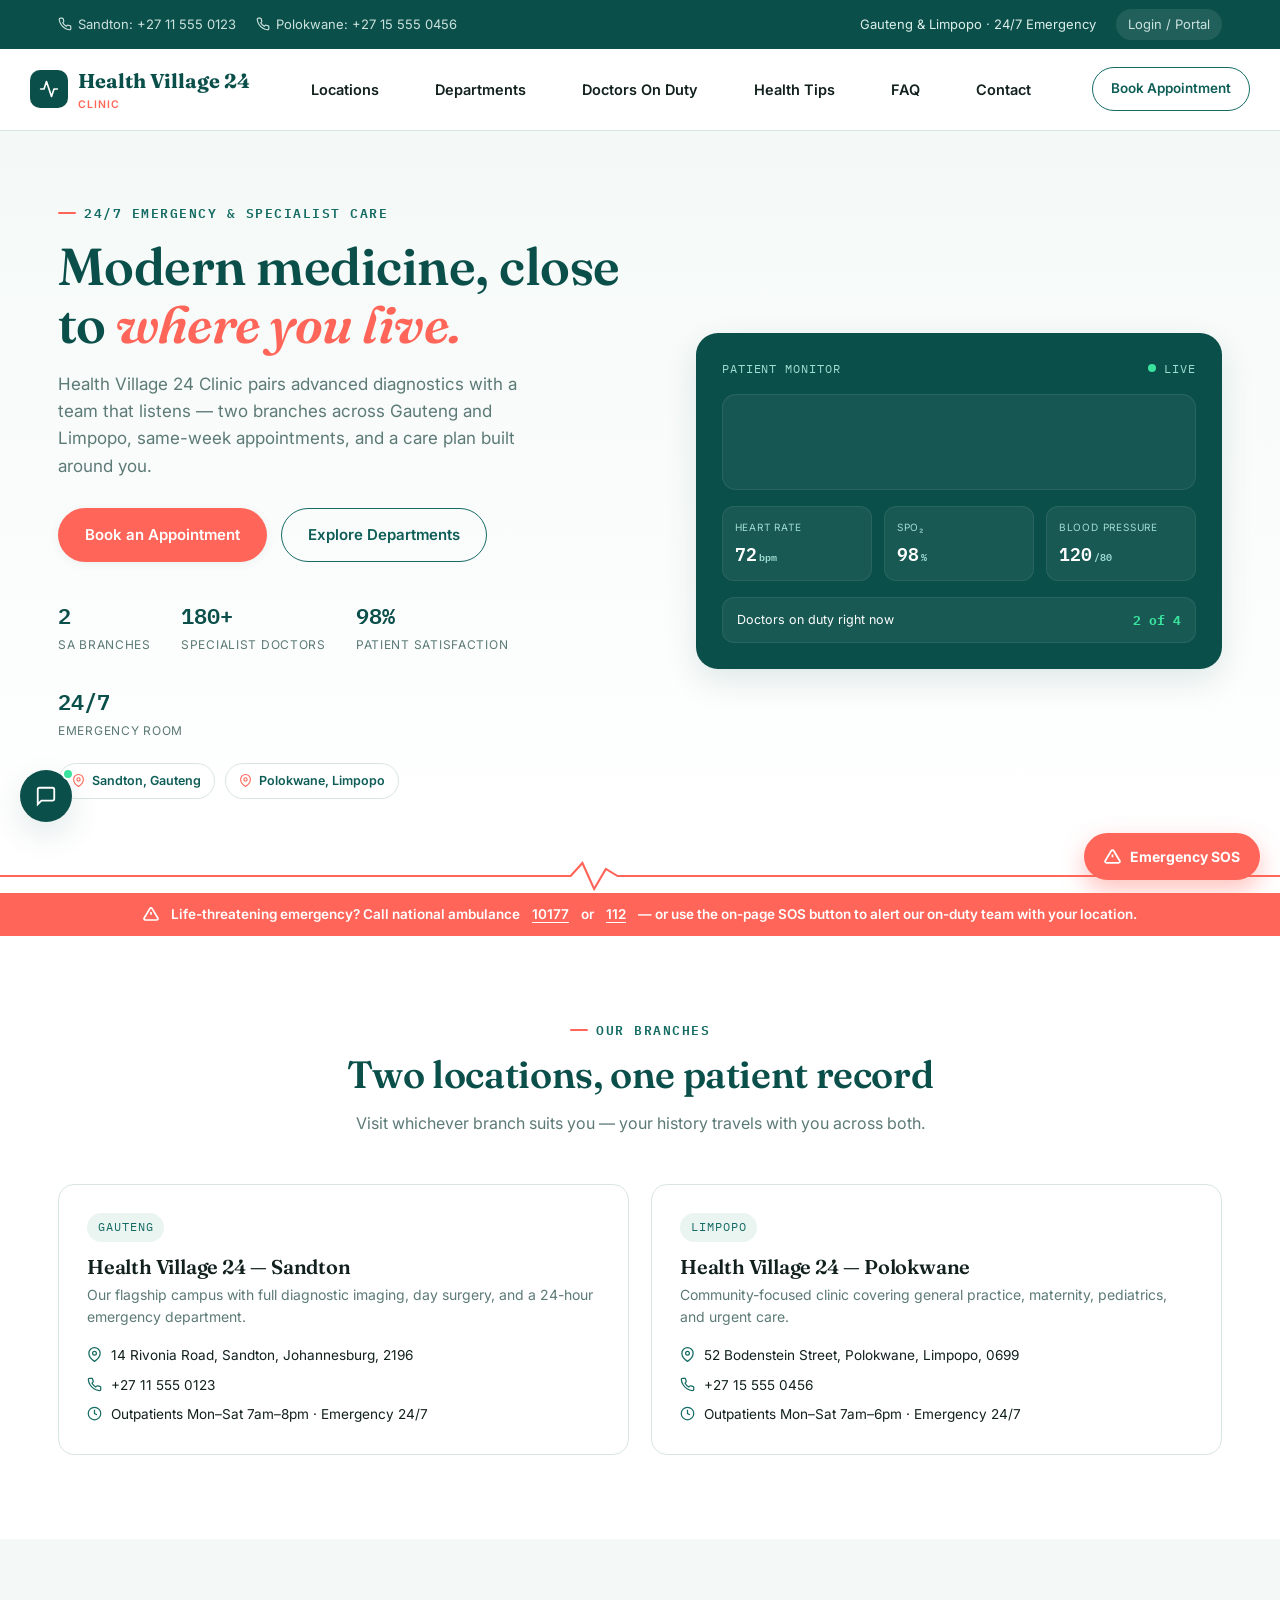
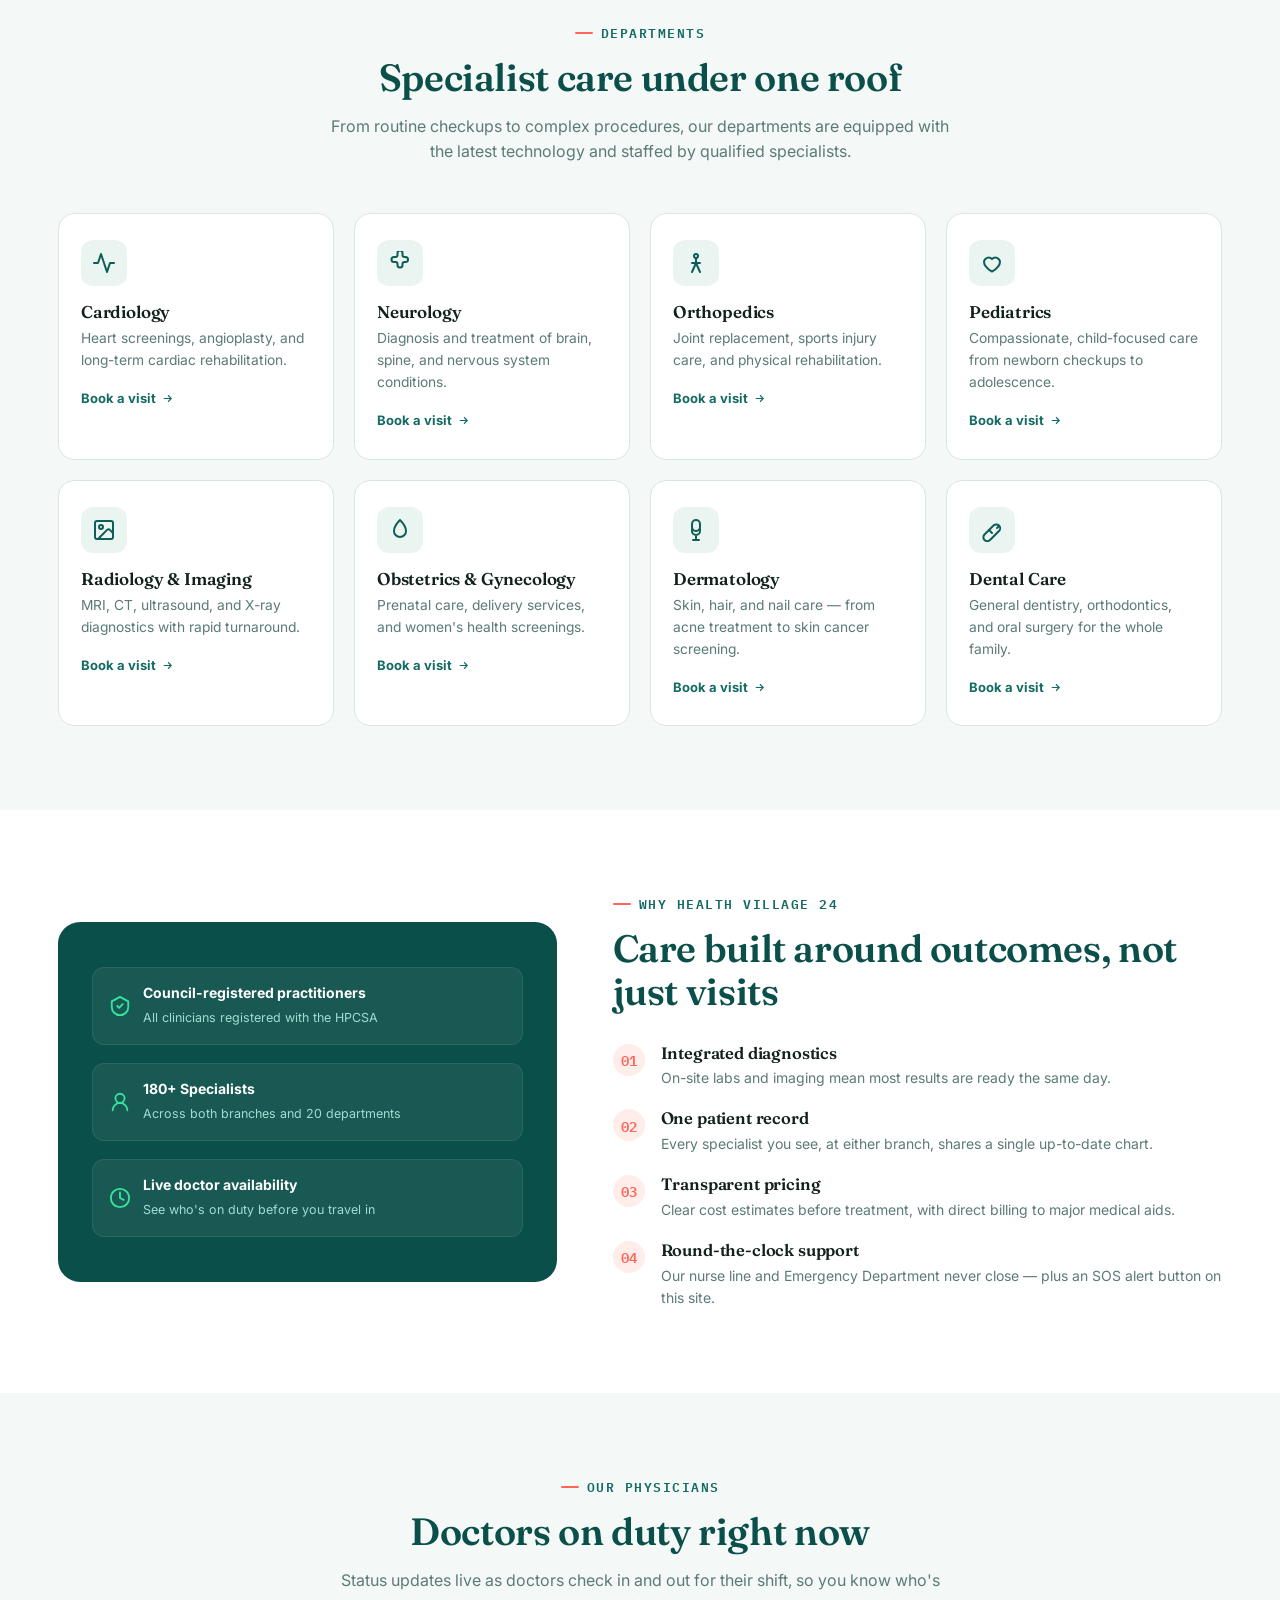
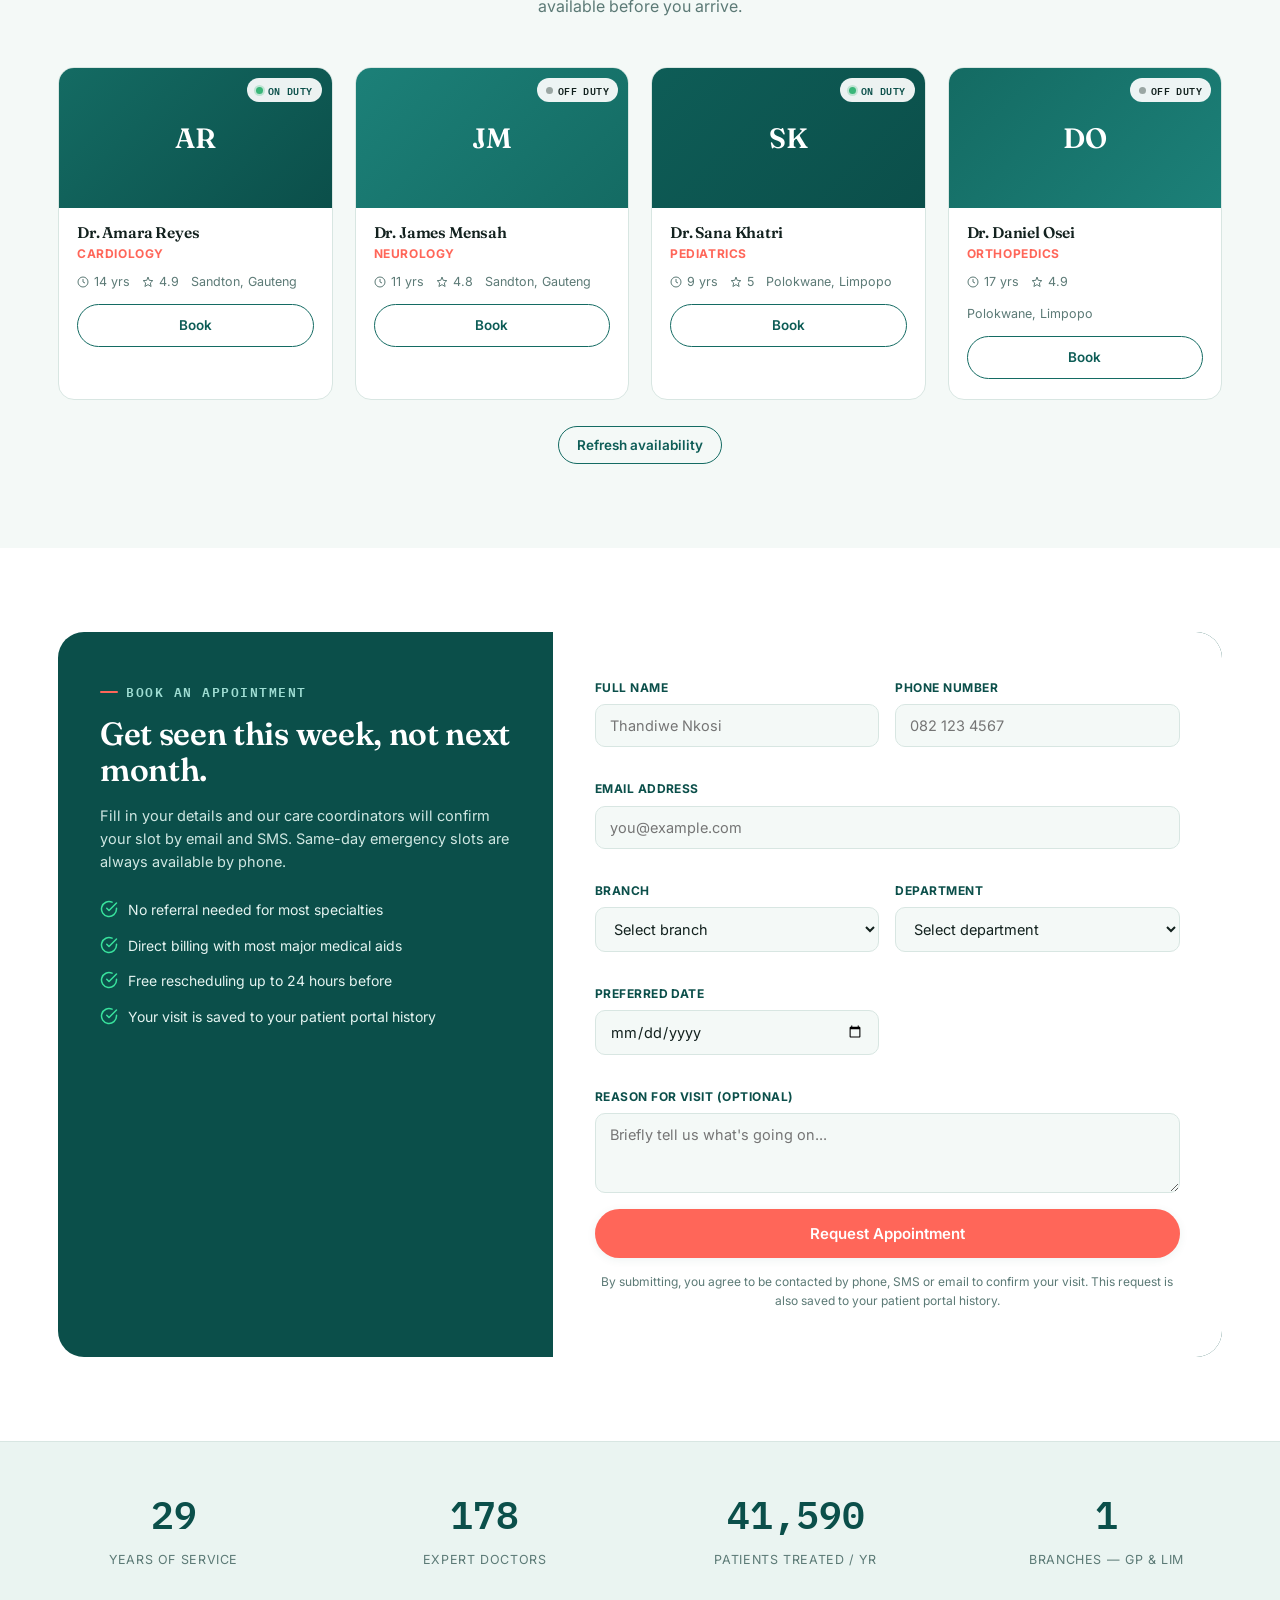
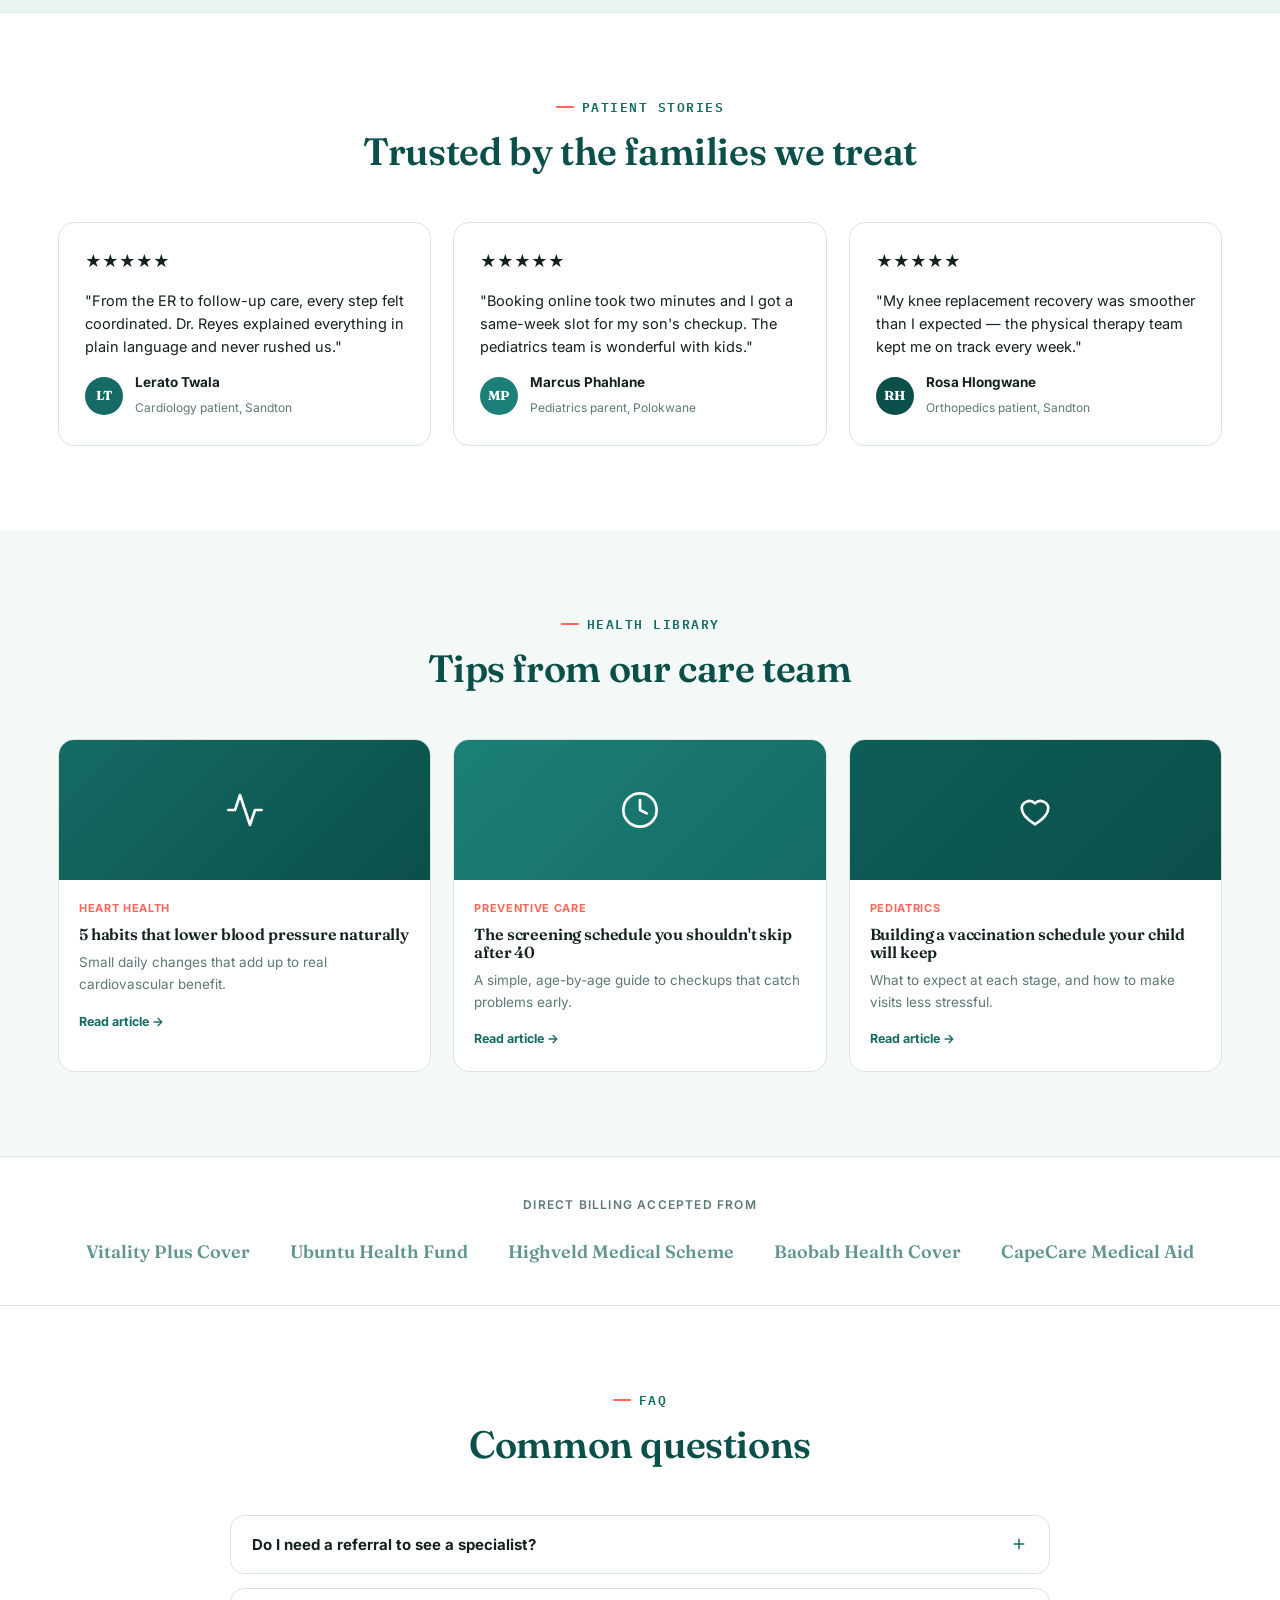
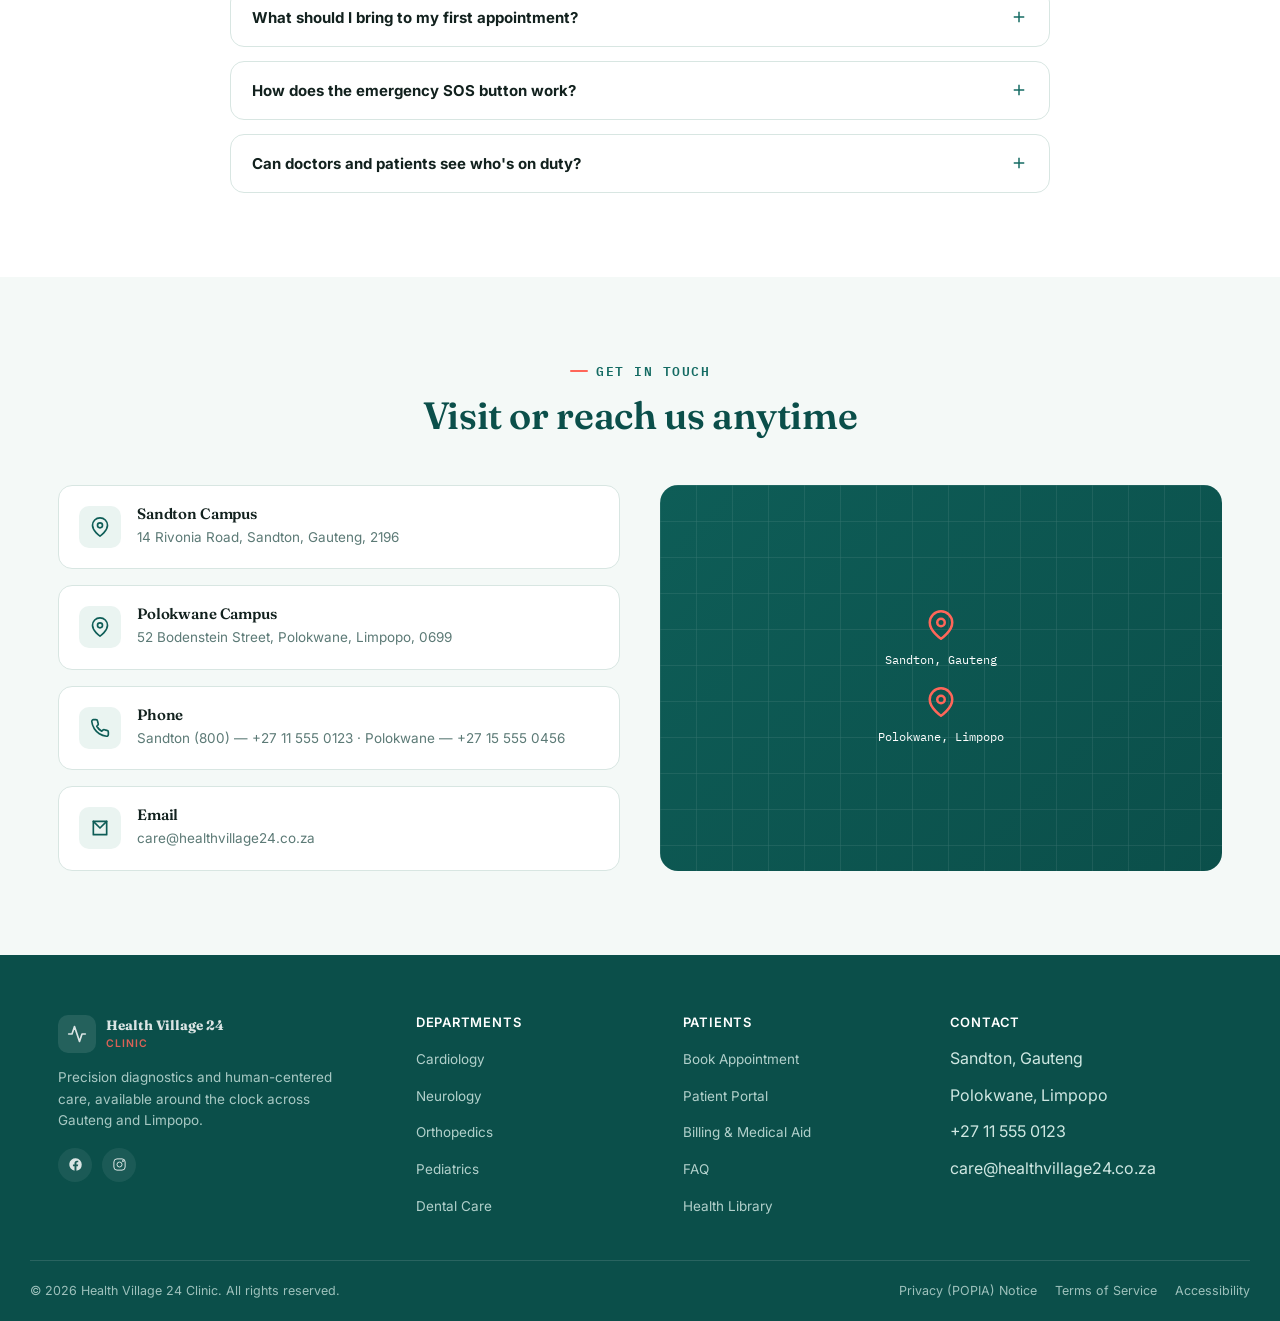
==== index.html @ 734a1ccb "Add files via upload" ====
<!DOCTYPE html>
<html lang="en">
<head>
<meta charset="UTF-8">
<meta name="viewport" content="width=device-width, initial-scale=1.0">
<title>Health Village 24 Clinic — Sandton &amp; Polokwane</title>
<meta name="description" content="Health Village 24 Clinic: 24/7 emergency care across Sandton, Gauteng and Polokwane, Limpopo. Book appointments, manage patient records, and reach an on-duty doctor.">
<link rel="preconnect" href="https://fonts.googleapis.com">
<link rel="preconnect" href="https://fonts.gstatic.com" crossorigin>
<link href="https://fonts.googleapis.com/css2?family=Fraunces:opsz,wght@9..144,400;9..144,500;9..144,600;9..144,700&family=Inter:wght@400;500;600;700;800&family=IBM+Plex+Mono:wght@500;600&display=swap" rel="stylesheet">
<style>
  :root{
    --teal-900:#0B4F4A; --teal-800:#0E5D57; --teal-700:#146B63; --teal-600:#1C8078;
    --mint-100:#EAF4F1; --mint-050:#F4F9F7; --white:#FFFFFF; --ink:#12211E; --muted:#5C7A76; --line:#D8E6E2;
    --coral:#FF6659; --coral-dark:#E14F42; --coral-100:#FFEDEA;
    --gold:#D9A441; --gold-100:#FBF1DE;
    --shadow-sm:0 2px 10px rgba(11,79,74,.07); --shadow-md:0 12px 32px rgba(11,79,74,.12);
    --radius:16px; --display:'Fraunces',serif; --body:'Inter',sans-serif; --mono:'IBM Plex Mono',monospace;
  }
  *{box-sizing:border-box; margin:0; padding:0;}
  html{scroll-behavior:smooth;}
  @media (prefers-reduced-motion: reduce){ html{scroll-behavior:auto;} *{animation-duration:.001ms !important; animation-iteration-count:1 !important; transition-duration:.001ms !important;} }
  body{font-family:var(--body); color:var(--ink); background:var(--white); line-height:1.6; -webkit-font-smoothing:antialiased;}
  img{max-width:100%; display:block;}
  a{color:inherit; text-decoration:none;}
  ul{list-style:none;}
  button{font-family:inherit; cursor:pointer;}
  h1,h2,h3,h4{font-family:var(--display); font-weight:600; line-height:1.12; letter-spacing:-.01em;}
  .container{max-width:1220px; margin:0 auto; padding:0 28px;}
  .eyebrow{font-family:var(--mono); font-size:12.5px; letter-spacing:.12em; text-transform:uppercase; color:var(--teal-700); font-weight:600; display:flex; align-items:center; gap:8px; margin-bottom:14px;}
  .eyebrow::before{content:""; width:18px; height:2px; background:var(--coral); display:inline-block; border-radius:2px;}
  .skip-link{position:absolute; left:-9999px; top:0; background:var(--teal-900); color:#fff; padding:12px 18px; z-index:999; border-radius:0 0 8px 0;}
  .skip-link:focus{left:0;}
  :focus-visible{outline:3px solid var(--coral); outline-offset:2px;}

  .btn{display:inline-flex; align-items:center; justify-content:center; gap:8px; padding:14px 26px; border-radius:100px; font-weight:600; font-size:15px; border:1.5px solid transparent; transition:transform .18s ease, box-shadow .18s ease, background .18s ease, color .18s ease; white-space:nowrap;}
  .btn:hover{transform:translateY(-2px);}
  .btn-primary{background:var(--coral); color:#fff; box-shadow:var(--shadow-sm);}
  .btn-primary:hover{background:var(--coral-dark); box-shadow:var(--shadow-md);}
  .btn-ghost{background:transparent; border-color:rgba(255,255,255,.5); color:#fff;}
  .btn-ghost:hover{background:rgba(255,255,255,.12); border-color:#fff;}
  .btn-outline{background:transparent; border-color:var(--teal-700); color:var(--teal-800);}
  .btn-outline:hover{background:var(--teal-900); color:#fff; border-color:var(--teal-900);}
  .btn-dark{background:var(--teal-900); color:#fff;}
  .btn-dark:hover{background:var(--teal-800);}
  .btn-sm{padding:10px 18px; font-size:13.5px;}
  .btn-block{width:100%;}
  .btn:disabled{opacity:.55; cursor:not-allowed; transform:none;}

  /* Topbar */
  .topbar{background:var(--teal-900); color:#DCEEEA; font-size:13px;}
  .topbar .container{display:flex; align-items:center; justify-content:space-between; padding-top:9px; padding-bottom:9px; flex-wrap:wrap; gap:6px;}
  .topbar .left, .topbar .right{display:flex; align-items:center; gap:20px; flex-wrap:wrap;}
  .topbar a{display:flex; align-items:center; gap:6px; opacity:.92;}
  .topbar a:hover{opacity:1; text-decoration:underline;}
  .topbar svg{width:14px; height:14px; flex-shrink:0;}
  .topbar .right a.portal{background:rgba(255,255,255,.1); padding:5px 12px; border-radius:100px;}
  @media (max-width:760px){ .topbar .left span.hide-mobile{display:none;} .topbar{font-size:12px;} }

  /* Header */
  header.site{position:sticky; top:0; z-index:100; background:rgba(255,255,255,.92); backdrop-filter:saturate(180%) blur(10px); border-bottom:1px solid var(--line);}
  .nav-row{display:flex; align-items:center; justify-content:space-between; padding:16px 0;}
  .logo{display:flex; align-items:center; gap:10px; font-family:var(--display); font-weight:700; font-size:20px; color:var(--teal-900);}
  .logo .mark{width:38px; height:38px; border-radius:10px; background:var(--teal-900); display:flex; align-items:center; justify-content:center; flex-shrink:0;}
  .logo .mark svg{width:20px; height:20px;}
  .logo small{display:block; font-family:var(--body); font-weight:600; font-size:10.5px; letter-spacing:.1em; color:var(--coral); text-transform:uppercase;}
  nav.main-links{display:flex; align-items:center; gap:28px;}
  nav.main-links a{font-size:14.5px; font-weight:600; color:var(--ink); position:relative; padding:4px 0; margin-right:28px;}
  nav.main-links a:last-child{margin-right:0;}
  nav.main-links a::after{content:""; position:absolute; left:0; bottom:-2px; width:0; height:2px; background:var(--coral); transition:width .2s ease;}
  nav.main-links a:hover::after{width:100%;}
  .nav-actions{display:flex; align-items:center; gap:12px;}
  .hamburger{display:none; flex-direction:column; gap:5px; background:none; border:none; padding:6px;}
  .hamburger span{width:24px; height:2.5px; background:var(--teal-900); border-radius:2px;}
  @media (max-width:980px){
    nav.main-links{position:fixed; inset:70px 0 0 0; background:#fff; flex-direction:column; align-items:flex-start; padding:28px; gap:22px; transform:translateX(100%); transition:transform .3s ease; overflow-y:auto; z-index:60;}
    nav.main-links.open{transform:translateX(0);}
    nav.main-links a{font-size:18px;}
    .hamburger{display:flex;}
    .nav-actions .btn-outline{display:none;}
  }

  /* Hero */
  .hero{position:relative; overflow:hidden; background:linear-gradient(180deg, var(--mint-050) 0%, var(--white) 100%);}
  .hero .container{display:grid; grid-template-columns:1.05fr .95fr; gap:56px; align-items:center; padding-top:72px; padding-bottom:60px;}
  .hero h1{font-size:clamp(32px,4.2vw,52px); color:var(--teal-900); margin-bottom:18px;}
  .hero h1 em{font-style:italic; color:var(--coral);}
  .hero p.lead{font-size:17px; color:var(--muted); max-width:480px; margin-bottom:28px;}
  .hero .cta-row{display:flex; gap:14px; flex-wrap:wrap; margin-bottom:36px;}
  .hero .trust-row{display:flex; gap:30px; flex-wrap:wrap;}
  .trust-item .num{font-family:var(--mono); font-weight:600; font-size:22px; color:var(--teal-900);}
  .trust-item .label{font-size:12px; color:var(--muted); text-transform:uppercase; letter-spacing:.06em; margin-top:2px;}
  .branch-pills{display:flex; gap:10px; flex-wrap:wrap; margin-top:22px;}
  .branch-pill{display:flex; align-items:center; gap:7px; background:#fff; border:1px solid var(--line); padding:7px 13px; border-radius:100px; font-size:12.5px; font-weight:600; color:var(--teal-800);}
  .branch-pill svg{width:13px; height:13px; stroke:var(--coral);}

  .monitor{background:var(--teal-900); border-radius:22px; padding:26px; color:#fff; box-shadow:var(--shadow-md); position:relative;}
  .monitor-head{display:flex; align-items:center; justify-content:space-between; margin-bottom:16px;}
  .monitor-head .status{display:flex; align-items:center; gap:8px; font-family:var(--mono); font-size:12px; letter-spacing:.08em; color:#9FDDD3;}
  .dot-live{width:8px; height:8px; border-radius:50%; background:#39E29D; animation:pulseDot 1.8s infinite;}
  @keyframes pulseDot{0%{box-shadow:0 0 0 0 rgba(57,226,157,.55);}70%{box-shadow:0 0 0 10px rgba(57,226,157,0);}100%{box-shadow:0 0 0 0 rgba(57,226,157,0);}}
  .ecg-wrap{background:rgba(255,255,255,.05); border-radius:14px; padding:14px 8px; margin-bottom:16px; border:1px solid rgba(255,255,255,.08);}
  .ecg-wrap svg{width:100%; height:66px; display:block;}
  .ecg-line{fill:none; stroke:#39E29D; stroke-width:2.2; stroke-linecap:round; stroke-linejoin:round; stroke-dasharray:600; stroke-dashoffset:600; animation:draw 3.2s linear infinite;}
  @keyframes draw{to{stroke-dashoffset:-600;}}
  .vitals-grid{display:grid; grid-template-columns:repeat(3,1fr); gap:12px; margin-bottom:16px;}
  .vital{background:rgba(255,255,255,.06); border-radius:12px; padding:12px; text-align:left; border:1px solid rgba(255,255,255,.07);}
  .vital .v-label{font-size:10px; color:#9FDDD3; text-transform:uppercase; letter-spacing:.08em; margin-bottom:4px;}
  .vital .v-value{font-family:var(--mono); font-size:18px; font-weight:600;}
  .vital .v-unit{font-size:10px; color:#9FDDD3; margin-left:2px;}
  .duty-mini{background:rgba(255,255,255,.06); border-radius:12px; padding:12px 14px; border:1px solid rgba(255,255,255,.07); font-size:12.5px; display:flex; justify-content:space-between; align-items:center;}
  .duty-mini b{font-family:var(--mono); color:#39E29D;}
  @media (max-width:980px){ .hero .container{grid-template-columns:1fr;} .hero p.lead{max-width:none;} }

  .pulse-divider{width:100%; height:34px; overflow:hidden; background:var(--white);}
  .pulse-divider svg{width:100%; height:100%; display:block;}
  .pulse-divider path{fill:none; stroke:var(--line); stroke-width:1.5;}
  .pulse-divider path.spike{stroke:var(--coral); stroke-width:2;}

  .emergency-strip{background:var(--coral); color:#fff;}
  .emergency-strip .container{display:flex; align-items:center; justify-content:center; gap:12px; padding:11px 28px; text-align:center; flex-wrap:wrap; font-size:13.5px; font-weight:600;}
  .emergency-strip svg{width:16px; height:16px;}
  .emergency-strip a{text-decoration:underline; text-underline-offset:3px;}

  section{padding:84px 0;}
  .section-head{max-width:640px; margin-bottom:48px;}
  .section-head.center{margin-left:auto; margin-right:auto; text-align:center;}
  .section-head h2{font-size:clamp(27px,3.1vw,38px); color:var(--teal-900);}
  .section-head p{color:var(--muted); font-size:16px; margin-top:14px;}
  .alt-bg{background:var(--mint-050);}

  /* Locations */
  .loc-grid{display:grid; grid-template-columns:1fr 1fr; gap:22px;}
  .loc-card{background:#fff; border:1px solid var(--line); border-radius:var(--radius); padding:28px; position:relative;}
  .loc-card .tag{display:inline-flex; align-items:center; gap:6px; font-family:var(--mono); font-size:11.5px; letter-spacing:.08em; text-transform:uppercase; color:var(--teal-700); background:var(--mint-100); padding:5px 11px; border-radius:100px; margin-bottom:14px;}
  .loc-card h3{font-size:20px; margin-bottom:6px;}
  .loc-card p{font-size:14px; color:var(--muted); margin-bottom:4px;}
  .loc-card .loc-meta{margin-top:16px; display:grid; gap:8px;}
  .loc-card .loc-meta div{display:flex; gap:9px; align-items:flex-start; font-size:13.6px; color:var(--ink);}
  .loc-card .loc-meta svg{width:15px; height:15px; stroke:var(--teal-700); flex-shrink:0; margin-top:2px;}
  @media (max-width:820px){ .loc-grid{grid-template-columns:1fr;} }

  /* Departments */
  .dept-grid{display:grid; grid-template-columns:repeat(4,1fr); gap:20px;}
  .dept-card{background:#fff; border:1px solid var(--line); border-radius:var(--radius); padding:26px 22px; transition:transform .2s ease, box-shadow .2s ease, border-color .2s ease;}
  .dept-card:hover{transform:translateY(-4px); box-shadow:var(--shadow-md); border-color:transparent;}
  .dept-icon{width:46px; height:46px; border-radius:12px; background:var(--mint-100); display:flex; align-items:center; justify-content:center; margin-bottom:16px;}
  .dept-icon svg{width:24px; height:24px; stroke:var(--teal-800);}
  .dept-card h3{font-size:17px; margin-bottom:6px;}
  .dept-card p{font-size:13.8px; color:var(--muted); margin-bottom:14px;}
  .dept-card a.link{font-size:13px; font-weight:700; color:var(--teal-700); display:inline-flex; align-items:center; gap:5px;}
  .dept-card a.link svg{width:13px; height:13px; transition:transform .2s ease;}
  .dept-card a.link:hover svg{transform:translateX(3px);}
  @media (max-width:980px){ .dept-grid{grid-template-columns:repeat(2,1fr);} }
  @media (max-width:600px){ .dept-grid{grid-template-columns:1fr;} }

  /* Doctors + duty badges */
  .doctor-grid{display:grid; grid-template-columns:repeat(4,1fr); gap:22px;}
  .doctor-card{background:#fff; border:1px solid var(--line); border-radius:var(--radius); overflow:hidden; transition:box-shadow .2s ease, transform .2s ease;}
  .doctor-card:hover{box-shadow:var(--shadow-md); transform:translateY(-4px);}
  .doctor-photo{height:140px; display:flex; align-items:center; justify-content:center; font-family:var(--display); font-weight:600; font-size:28px; color:#fff; position:relative;}
  .duty-badge{position:absolute; top:10px; right:10px; font-family:var(--mono); font-size:10px; font-weight:600; letter-spacing:.04em; text-transform:uppercase; padding:4px 9px; border-radius:100px; display:flex; align-items:center; gap:5px; background:rgba(255,255,255,.92); color:var(--ink);}
  .duty-badge .d-dot{width:7px; height:7px; border-radius:50%; background:#9AA6A3;}
  .duty-badge.on .d-dot{background:#39B678; box-shadow:0 0 0 2px rgba(57,182,120,.25);}
  .duty-badge.on{color:#0B4F4A;}
  .doctor-body{padding:16px 18px 20px;}
  .doctor-body h3{font-size:15.5px; margin-bottom:3px;}
  .doctor-body .spec{font-size:12px; color:var(--coral); font-weight:700; text-transform:uppercase; letter-spacing:.05em; margin-bottom:8px;}
  .doctor-body .meta{font-size:12.5px; color:var(--muted); margin-bottom:12px; display:flex; gap:12px; flex-wrap:wrap;}
  .doctor-body .meta span{display:flex; align-items:center; gap:5px;}
  .doctor-body .meta svg{width:12px; height:12px;}
  @media (max-width:980px){ .doctor-grid{grid-template-columns:repeat(2,1fr);} }
  @media (max-width:600px){ .doctor-grid{grid-template-columns:1fr;} }
  .roster-refresh{display:flex; justify-content:center; margin-top:26px;}

  /* Why choose us */
  .why-wrap{display:grid; grid-template-columns:.9fr 1.1fr; gap:56px; align-items:center;}
  .why-visual{background:var(--teal-900); border-radius:22px; padding:34px; color:#fff; display:flex; flex-direction:column; justify-content:center; gap:18px; min-height:360px;}
  .why-visual .accred{display:flex; align-items:center; gap:12px; background:rgba(255,255,255,.06); padding:14px 16px; border-radius:12px; border:1px solid rgba(255,255,255,.08);}
  .why-visual .accred svg{width:22px; height:22px; flex-shrink:0; stroke:#39E29D;}
  .why-visual .accred b{display:block; font-size:14px;}
  .why-visual .accred span{font-size:12.5px; color:#9FDDD3;}
  .why-list{display:grid; gap:20px;}
  .why-item{display:flex; gap:16px;}
  .why-item .num{font-family:var(--mono); font-weight:600; font-size:13.5px; color:var(--coral); width:32px; height:32px; border-radius:50%; background:var(--coral-100); display:flex; align-items:center; justify-content:center; flex-shrink:0;}
  .why-item h3{font-size:16.5px; margin-bottom:5px;}
  .why-item p{font-size:14px; color:var(--muted);}
  @media (max-width:980px){ .why-wrap{grid-template-columns:1fr;} }

  /* Appointment */
  .appt-wrap{display:grid; grid-template-columns:.85fr 1.15fr; background:var(--teal-900); border-radius:26px; overflow:hidden;}
  .appt-info{padding:50px 42px; color:#fff;}
  .appt-info .eyebrow{color:#9FDDD3;}
  .appt-info .eyebrow::before{background:var(--coral);}
  .appt-info h2{font-size:clamp(25px,2.9vw,32px); margin-bottom:16px;}
  .appt-info p{color:#CFE7E2; font-size:14.5px; margin-bottom:26px;}
  .appt-info ul{display:grid; gap:13px;}
  .appt-info li{display:flex; gap:10px; align-items:flex-start; font-size:14px; color:#E4F3F0;}
  .appt-info li svg{width:18px; height:18px; stroke:#39E29D; flex-shrink:0; margin-top:1px;}
  .appt-form{background:#fff; padding:46px 42px;}
  .form-grid{display:grid; grid-template-columns:1fr 1fr; gap:16px;}
  .form-field{display:flex; flex-direction:column; gap:7px; margin-bottom:16px;}
  .form-field.full{grid-column:1/-1;}
  .form-field label{font-size:12px; font-weight:700; color:var(--teal-900); text-transform:uppercase; letter-spacing:.04em;}
  .form-field input, .form-field select, .form-field textarea{border:1.5px solid var(--line); border-radius:10px; padding:12px 14px; font-family:inherit; font-size:14.5px; color:var(--ink); background:var(--mint-050); transition:border-color .18s ease, background .18s ease;}
  .form-field input:focus, .form-field select:focus, .form-field textarea:focus{border-color:var(--teal-700); background:#fff; outline:none;}
  .form-field textarea{resize:vertical; min-height:80px;}
  .form-note{font-size:12px; color:var(--muted); margin-top:14px; text-align:center;}
  .form-success{display:none; align-items:center; gap:10px; background:var(--mint-100); border:1px solid var(--teal-600); color:var(--teal-900); padding:14px 16px; border-radius:12px; font-size:13.5px; font-weight:600; margin-bottom:16px;}
  .form-success.show{display:flex;}
  .form-success svg{width:18px; height:18px; stroke:var(--teal-800); flex-shrink:0;}
  @media (max-width:980px){ .appt-wrap{grid-template-columns:1fr; border-radius:20px;} .appt-info, .appt-form{padding:34px 24px;} }
  @media (max-width:560px){ .form-grid{grid-template-columns:1fr;} }

  .stats-band{background:var(--mint-100); border-top:1px solid var(--line); border-bottom:1px solid var(--line);}
  .stats-grid{display:grid; grid-template-columns:repeat(4,1fr); gap:24px; padding:42px 0;}
  .stat{text-align:center;}
  .stat .num{font-family:var(--mono); font-weight:600; font-size:clamp(26px,3.2vw,38px); color:var(--teal-900);}
  .stat .label{font-size:12.5px; color:var(--muted); margin-top:6px; text-transform:uppercase; letter-spacing:.05em;}
  @media (max-width:760px){ .stats-grid{grid-template-columns:repeat(2,1fr);} }

  .testi-grid{display:grid; grid-template-columns:repeat(3,1fr); gap:22px;}
  .testi-card{background:#fff; border:1px solid var(--line); border-radius:var(--radius); padding:26px; display:flex; flex-direction:column; gap:14px;}
  .testi-card .stars{display:flex; gap:3px;}
  .testi-card svg{width:14px; height:14px; fill:var(--coral); stroke:none;}
  .testi-card p.quote{font-size:14.5px; color:var(--ink); flex-grow:1;}
  .testi-person{display:flex; align-items:center; gap:12px;}
  .avatar-sm{width:38px; height:38px; border-radius:50%; display:flex; align-items:center; justify-content:center; color:#fff; font-weight:700; font-size:13px; font-family:var(--display); flex-shrink:0;}
  .testi-person b{display:block; font-size:13.5px;}
  .testi-person span{font-size:12px; color:var(--muted);}
  @media (max-width:980px){ .testi-grid{grid-template-columns:1fr;} }

  .blog-grid{display:grid; grid-template-columns:repeat(3,1fr); gap:22px;}
  .blog-card{border:1px solid var(--line); border-radius:var(--radius); overflow:hidden; background:#fff; transition:box-shadow .2s ease, transform .2s ease;}
  .blog-card:hover{box-shadow:var(--shadow-md); transform:translateY(-4px);}
  .blog-thumb{height:140px; display:flex; align-items:center; justify-content:center;}
  .blog-thumb svg{width:40px; height:40px; stroke:#fff;}
  .blog-body{padding:20px;}
  .blog-body .tag{font-size:11px; font-weight:700; text-transform:uppercase; letter-spacing:.06em; color:var(--coral); margin-bottom:9px; display:block;}
  .blog-body h3{font-size:16px; margin-bottom:8px;}
  .blog-body p{font-size:13.5px; color:var(--muted); margin-bottom:12px;}
  .blog-body .read{font-size:12.5px; font-weight:700; color:var(--teal-700);}
  @media (max-width:980px){ .blog-grid{grid-template-columns:1fr;} }

  .insurance-strip{padding:38px 0; border-top:1px solid var(--line); border-bottom:1px solid var(--line);}
  .insurance-strip .label{text-align:center; font-size:12px; text-transform:uppercase; letter-spacing:.1em; color:var(--muted); margin-bottom:24px; font-weight:600;}
  .insurance-row{display:flex; justify-content:center; align-items:center; gap:40px; flex-wrap:wrap;}
  .insurance-row .badge{font-family:var(--display); font-weight:600; font-size:18px; color:var(--teal-800); opacity:.65;}

  .faq-wrap{max-width:820px; margin:0 auto; display:grid; gap:14px;}
  .faq-item{border:1px solid var(--line); border-radius:14px; overflow:hidden; background:#fff;}
  .faq-q{width:100%; display:flex; align-items:center; justify-content:space-between; padding:19px 21px; background:none; border:none; text-align:left; font-size:15px; font-weight:700; color:var(--ink);}
  .faq-q svg{width:18px; height:18px; flex-shrink:0; transition:transform .25s ease; stroke:var(--teal-700);}
  .faq-item.open .faq-q svg{transform:rotate(45deg);}
  .faq-a{max-height:0; overflow:hidden; transition:max-height .3s ease;}
  .faq-a p{padding:0 21px 19px; font-size:14px; color:var(--muted);}
  .faq-item.open .faq-a{max-height:220px;}

  .contact-wrap{display:grid; grid-template-columns:1fr 1fr; gap:40px; align-items:start;}
  .contact-cards{display:grid; gap:16px;}
  .contact-card{display:flex; gap:16px; padding:20px; border:1px solid var(--line); border-radius:14px; background:#fff;}
  .contact-card .ic{width:42px; height:42px; border-radius:10px; background:var(--mint-100); display:flex; align-items:center; justify-content:center; flex-shrink:0;}
  .contact-card .ic svg{width:20px; height:20px; stroke:var(--teal-800);}
  .contact-card h3{font-size:15px; margin-bottom:4px;}
  .contact-card p{font-size:13.5px; color:var(--muted);}
  .map-block{border-radius:18px; overflow:hidden; height:100%; min-height:320px; background:linear-gradient(135deg, var(--teal-800), var(--teal-900)); position:relative; display:flex; flex-direction:column; align-items:center; justify-content:center; gap:18px; padding:26px;}
  .map-block .pin{display:flex; flex-direction:column; align-items:center; gap:10px; color:#fff; position:relative; z-index:1;}
  .map-block .pin svg{width:30px; height:30px; stroke:var(--coral);}
  .map-grid-lines{position:absolute; inset:0; opacity:.15; background-image:linear-gradient(rgba(255,255,255,.5) 1px, transparent 1px), linear-gradient(90deg, rgba(255,255,255,.5) 1px, transparent 1px); background-size:36px 36px;}
  @media (max-width:900px){ .contact-wrap{grid-template-columns:1fr;} }

  footer.site{background:var(--teal-900); color:#CFE7E2; padding-top:60px;}
  .footer-grid{display:grid; grid-template-columns:1.4fr 1fr 1fr 1.2fr; gap:40px; padding-bottom:42px; border-bottom:1px solid rgba(255,255,255,.12);}
  .footer-grid h4{color:#fff; font-family:var(--body); font-size:13px; text-transform:uppercase; letter-spacing:.06em; margin-bottom:17px;}
  .footer-grid ul{display:grid; gap:11px;}
  .footer-grid a{font-size:13.5px; opacity:.85;}
  .footer-grid a:hover{opacity:1; text-decoration:underline;}
  .footer-brand .logo{color:#fff; margin-bottom:14px;}
  .footer-brand .logo .mark{background:rgba(255,255,255,.12);}
  .footer-brand p{font-size:13.5px; opacity:.8; max-width:280px; margin-bottom:16px;}
  .footer-bottom{display:flex; justify-content:space-between; align-items:center; padding:20px 0; font-size:12.5px; opacity:.75; flex-wrap:wrap; gap:10px;}
  .footer-bottom .legal{display:flex; gap:18px;}
  @media (max-width:900px){ .footer-grid{grid-template-columns:1fr 1fr; row-gap:32px;} }
  @media (max-width:560px){ .footer-grid{grid-template-columns:1fr;} }

  /* Floating actions */
  .fab-stack{position:fixed; right:20px; bottom:20px; z-index:90; display:flex; flex-direction:column; align-items:flex-end; gap:12px;}
  .fab-emergency{background:var(--coral); color:#fff; padding:15px 20px; border-radius:100px; display:flex; align-items:center; gap:9px; font-weight:700; font-size:14px; box-shadow:0 10px 24px rgba(255,102,89,.4); transition:transform .2s ease; border:none;}
  .fab-emergency:hover{transform:translateY(-3px);}
  .fab-emergency svg{width:17px; height:17px;}
  .back-to-top{position:fixed; left:20px; bottom:20px; z-index:90; width:42px; height:42px; border-radius:50%; background:var(--teal-900); color:#fff; display:flex; align-items:center; justify-content:center; box-shadow:var(--shadow-md); opacity:0; pointer-events:none; transition:opacity .2s ease; border:none;}
  .back-to-top.show{opacity:1; pointer-events:auto;}
  .back-to-top svg{width:16px; height:16px;}
  .fab-chat{position:fixed; left:20px; bottom:78px; z-index:90; width:52px; height:52px; border-radius:50%; background:var(--teal-900); color:#fff; display:flex; align-items:center; justify-content:center; box-shadow:var(--shadow-md); border:none; transition:transform .2s ease;}
  .fab-chat:hover{transform:translateY(-3px);}
  .fab-chat svg{width:22px; height:22px;}
  .fab-chat .ping{position:absolute; top:-2px; right:-2px; width:12px; height:12px; border-radius:50%; background:#39E29D; border:2px solid #fff;}
  @media (max-width:600px){ .fab-emergency span.txt{display:none;} .fab-emergency{padding:15px; width:52px; height:52px; justify-content:center;} }

  /* Modal (overlay) base */
  .overlay{position:fixed; inset:0; background:rgba(11,33,30,.55); z-index:200; display:none; align-items:center; justify-content:center; padding:20px;}
  .overlay.show{display:flex;}
  .modal-card{background:#fff; border-radius:20px; max-width:440px; width:100%; padding:30px; box-shadow:var(--shadow-md); max-height:90vh; overflow-y:auto;}
  .modal-card h3{font-size:20px; color:var(--teal-900); margin-bottom:10px;}
  .modal-card p{font-size:14px; color:var(--muted); margin-bottom:18px;}
  .modal-close{display:flex; justify-content:flex-end; margin-bottom:4px;}
  .modal-close button{background:none; border:none; color:var(--muted); font-size:20px; line-height:1; padding:4px;}

  /* Emergency modal specific */
  .sos-icon{width:56px; height:56px; border-radius:16px; background:var(--coral-100); display:flex; align-items:center; justify-content:center; margin-bottom:16px;}
  .sos-icon svg{width:28px; height:28px; stroke:var(--coral-dark);}
  .hold-btn{position:relative; width:100%; padding:18px; border-radius:14px; background:var(--coral-100); border:2px solid var(--coral); color:var(--coral-dark); font-weight:700; font-size:14.5px; overflow:hidden; text-align:center;}
  .hold-btn .fill{position:absolute; left:0; top:0; bottom:0; width:0%; background:var(--coral); z-index:0; transition:width .05s linear;}
  .hold-btn span{position:relative; z-index:1;}
  .hold-btn.filling span{color:#fff;}
  .sos-steps{display:grid; gap:10px; margin:16px 0;}
  .sos-step{display:flex; gap:10px; align-items:flex-start; font-size:13px; color:var(--muted);}
  .sos-step svg{width:16px; height:16px; stroke:var(--teal-700); flex-shrink:0; margin-top:2px;}
  .sos-result{display:none;}
  .sos-result.show{display:block;}
  .sos-result .ok-icon{width:56px; height:56px; border-radius:16px; background:var(--mint-100); display:flex; align-items:center; justify-content:center; margin-bottom:16px;}
  .sos-result .ok-icon svg{width:28px; height:28px; stroke:var(--teal-800);}
  .sos-data{background:var(--mint-050); border:1px solid var(--line); border-radius:12px; padding:14px 16px; font-size:13px; margin:14px 0; display:grid; gap:6px;}
  .sos-data div{display:flex; justify-content:space-between; gap:10px;}
  .sos-data b{font-family:var(--mono); font-weight:600; color:var(--ink); text-align:right;}
  .notif-line{display:flex; gap:8px; align-items:center; font-size:12.5px; color:var(--teal-800); padding:6px 0; border-top:1px dashed var(--line);}
  .notif-line svg{width:13px; height:13px; stroke:var(--teal-700); flex-shrink:0;}

  /* App view (login + dashboards) */
  .app-view{position:fixed; inset:0; background:var(--mint-050); z-index:150; overflow-y:auto; display:none;}
  .app-view.show{display:block;}
  .app-topbar{background:var(--teal-900); color:#fff; padding:16px 0; position:sticky; top:0; z-index:2;}
  .app-topbar .container{display:flex; align-items:center; justify-content:space-between;}
  .app-topbar .logo{color:#fff;}
  .app-topbar .logo .mark{background:rgba(255,255,255,.12);}
  .app-actions{display:flex; align-items:center; gap:12px;}
  .role-chip{font-family:var(--mono); font-size:11.5px; background:rgba(255,255,255,.12); padding:6px 12px; border-radius:100px; letter-spacing:.05em; text-transform:uppercase;}
  .app-body{padding:44px 0 70px;}
  .auth-wrap{max-width:920px; margin:0 auto; display:grid; grid-template-columns:1fr 1fr; gap:0; background:#fff; border-radius:22px; overflow:hidden; box-shadow:var(--shadow-md);}
  .auth-side{background:var(--teal-900); color:#fff; padding:44px 36px;}
  .auth-side h2{font-size:26px; margin-bottom:14px;}
  .auth-side p{font-size:14px; color:#CFE7E2; margin-bottom:24px;}
  .demo-btn{width:100%; text-align:left; display:flex; align-items:center; gap:12px; padding:13px 14px; border-radius:12px; background:rgba(255,255,255,.06); border:1px solid rgba(255,255,255,.1); color:#fff; margin-bottom:10px;}
  .demo-btn:hover{background:rgba(255,255,255,.12);}
  .demo-btn .di{width:32px; height:32px; border-radius:8px; background:rgba(255,255,255,.1); display:flex; align-items:center; justify-content:center; flex-shrink:0;}
  .demo-btn .di svg{width:16px; height:16px;}
  .demo-btn b{display:block; font-size:13.5px;}
  .demo-btn span{font-size:11.5px; color:#9FDDD3;}
  .auth-form{padding:44px 36px;}
  .role-toggle{display:flex; gap:8px; margin-bottom:20px; background:var(--mint-050); padding:5px; border-radius:12px;}
  .role-toggle button{flex:1; padding:10px; border-radius:9px; border:none; background:none; font-size:13px; font-weight:700; color:var(--muted);}
  .role-toggle button.active{background:#fff; color:var(--teal-900); box-shadow:var(--shadow-sm);}
  .disclaimer-box{background:var(--gold-100); border:1px solid var(--gold); border-radius:10px; padding:11px 13px; font-size:12px; color:#7A5A17; margin-top:14px; display:flex; gap:8px;}
  .disclaimer-box svg{width:15px; height:15px; flex-shrink:0; stroke:#7A5A17;}
  @media (max-width:800px){ .auth-wrap{grid-template-columns:1fr;} }

  .dash-grid{display:grid; grid-template-columns:280px 1fr; gap:26px; align-items:start;}
  .dash-side{background:#fff; border:1px solid var(--line); border-radius:16px; padding:22px; position:sticky; top:96px;}
  .dash-side .who{display:flex; gap:12px; align-items:center; margin-bottom:18px; padding-bottom:18px; border-bottom:1px solid var(--line);}
  .dash-side .who .av{width:44px; height:44px; border-radius:50%; background:var(--teal-800); color:#fff; display:flex; align-items:center; justify-content:center; font-family:var(--display); font-weight:600;}
  .dash-side .who b{display:block; font-size:14.5px;}
  .dash-side .who span{font-size:12px; color:var(--muted);}
  .dash-nav{display:grid; gap:6px;}
  .dash-nav button{text-align:left; padding:10px 12px; border-radius:9px; background:none; border:none; font-size:13.5px; font-weight:600; color:var(--ink); display:flex; align-items:center; gap:9px;}
  .dash-nav button.active, .dash-nav button:hover{background:var(--mint-100); color:var(--teal-900);}
  .dash-nav svg{width:16px; height:16px;}
  .dash-main{display:grid; gap:22px;}
  .panel{background:#fff; border:1px solid var(--line); border-radius:16px; padding:26px;}
  .panel h3{font-size:17px; margin-bottom:4px; color:var(--teal-900);}
  .panel .sub{font-size:13px; color:var(--muted); margin-bottom:18px;}
  .duty-toggle{display:flex; align-items:center; justify-content:space-between; background:var(--mint-050); border:1px solid var(--line); border-radius:14px; padding:20px; margin-bottom:8px;}
  .duty-toggle .dstat{display:flex; align-items:center; gap:10px;}
  .duty-toggle .d-dot-lg{width:12px; height:12px; border-radius:50%; background:#9AA6A3;}
  .duty-toggle.on .d-dot-lg{background:#39B678; box-shadow:0 0 0 4px rgba(57,182,120,.18);}
  .duty-toggle .dstat b{font-size:15px; display:block;}
  .duty-toggle .dstat span{font-size:12px; color:var(--muted);}
  table.data-table{width:100%; border-collapse:collapse; font-size:13.5px;}
  table.data-table th{text-align:left; font-size:11.5px; text-transform:uppercase; letter-spacing:.05em; color:var(--muted); padding:9px 10px; border-bottom:1.5px solid var(--line);}
  table.data-table td{padding:11px 10px; border-bottom:1px solid var(--line); vertical-align:top;}
  table.data-table tr:last-child td{border-bottom:none;}
  .pill{display:inline-flex; align-items:center; gap:5px; padding:4px 10px; border-radius:100px; font-size:11.5px; font-weight:700;}
  .pill.pending{background:var(--gold-100); color:#8A6A1F;}
  .pill.confirmed{background:var(--mint-100); color:var(--teal-800);}
  .pill.resolved{background:var(--mint-100); color:var(--teal-800);}
  .pill.open{background:var(--coral-100); color:var(--coral-dark);}
  .empty-note{font-size:13.5px; color:var(--muted); padding:20px; text-align:center; background:var(--mint-050); border-radius:12px;}
  .mini-btn{padding:7px 13px; border-radius:100px; font-size:12px; font-weight:700; border:1.5px solid var(--teal-700); color:var(--teal-800); background:none;}
  .mini-btn:hover{background:var(--teal-900); color:#fff; border-color:var(--teal-900);}
  .roster-row{display:flex; align-items:center; justify-content:space-between; padding:11px 0; border-bottom:1px solid var(--line); font-size:13.5px;}
  .roster-row:last-child{border-bottom:none;}
  .field-row{display:grid; grid-template-columns:1fr 1fr; gap:14px; margin-bottom:14px;}
  @media (max-width:900px){ .dash-grid{grid-template-columns:1fr;} .dash-side{position:static;} }
  @media (max-width:560px){ .field-row{grid-template-columns:1fr;} }

  /* Chat widget */
  .chat-panel{position:fixed; left:20px; bottom:140px; width:340px; max-width:calc(100vw - 40px); height:440px; background:#fff; border-radius:18px; box-shadow:var(--shadow-md); z-index:95; display:none; flex-direction:column; overflow:hidden; border:1px solid var(--line);}
  .chat-panel.show{display:flex;}
  .chat-head{background:var(--teal-900); color:#fff; padding:14px 16px; display:flex; align-items:center; justify-content:space-between;}
  .chat-head b{font-size:13.5px; display:block;}
  .chat-head span{font-size:11px; color:#9FDDD3;}
  .chat-head button{background:none; border:none; color:#fff; font-size:18px;}
  .chat-body{flex-grow:1; overflow-y:auto; padding:14px; display:flex; flex-direction:column; gap:10px; background:var(--mint-050);}
  .msg{max-width:82%; padding:9px 12px; border-radius:12px; font-size:13px; line-height:1.45;}
  .msg.bot{background:#fff; border:1px solid var(--line); align-self:flex-start; border-bottom-left-radius:4px;}
  .msg.user{background:var(--teal-900); color:#fff; align-self:flex-end; border-bottom-right-radius:4px;}
  .chat-input-row{display:flex; gap:8px; padding:12px; border-top:1px solid var(--line);}
  .chat-input-row input{flex-grow:1; border:1.5px solid var(--line); border-radius:10px; padding:10px 12px; font-size:13px; font-family:inherit;}
  .chat-input-row button{background:var(--coral); color:#fff; border:none; border-radius:10px; padding:0 14px; font-weight:700;}

  /* Toasts */
  .toast-stack{position:fixed; top:16px; right:16px; z-index:300; display:grid; gap:8px;}
  .toast{background:var(--teal-900); color:#fff; padding:12px 16px; border-radius:10px; font-size:13px; box-shadow:var(--shadow-md); display:flex; align-items:center; gap:8px; max-width:300px; animation:toastIn .25s ease;}
  .toast svg{width:15px; height:15px; stroke:#39E29D; flex-shrink:0;}
  @keyframes toastIn{from{opacity:0; transform:translateY(-8px);} to{opacity:1; transform:translateY(0);}}
</style>
</head>
<body>
<a href="#main" class="skip-link">Skip to main content</a>

<div class="topbar">
  <div class="container">
    <div class="left">
      <a href="tel:+27115550123"><svg viewBox="0 0 24 24" fill="none" stroke="currentColor" stroke-width="2"><path d="M22 16.92v3a2 2 0 0 1-2.18 2 19.79 19.79 0 0 1-8.63-3.07 19.5 19.5 0 0 1-6-6 19.79 19.79 0 0 1-3.07-8.67A2 2 0 0 1 4.11 2h3a2 2 0 0 1 2 1.72c.127.96.362 1.903.7 2.81a2 2 0 0 1-.45 2.11L8.09 9.91a16 16 0 0 0 6 6l1.27-1.27a2 2 0 0 1 2.11-.45c.907.338 1.85.573 2.81.7A2 2 0 0 1 22 16.92z"/></svg>
        Sandton: +27 11 555 0123</a>
      <span class="hide-mobile"><a href="tel:+27155550456"><svg viewBox="0 0 24 24" fill="none" stroke="currentColor" stroke-width="2"><path d="M22 16.92v3a2 2 0 0 1-2.18 2 19.79 19.79 0 0 1-8.63-3.07 19.5 19.5 0 0 1-6-6 19.79 19.79 0 0 1-3.07-8.67A2 2 0 0 1 4.11 2h3a2 2 0 0 1 2 1.72c.127.96.362 1.903.7 2.81a2 2 0 0 1-.45 2.11L8.09 9.91a16 16 0 0 0 6 6l1.27-1.27a2 2 0 0 1 2.11-.45c.907.338 1.85.573 2.81.7A2 2 0 0 1 22 16.92z"/></svg>
        Polokwane: +27 15 555 0456</a></span>
    </div>
    <div class="right">
      <span class="hide-mobile">Gauteng &amp; Limpopo · 24/7 Emergency</span>
      <a class="portal" href="#" id="portalTopLink">Login / Portal</a>
    </div>
  </div>
</div>

<header class="site">
  <div class="container nav-row">
    <a href="#main" class="logo">
      <span class="mark"><svg viewBox="0 0 24 24" fill="none" stroke="#fff" stroke-width="2" stroke-linecap="round" stroke-linejoin="round"><path d="M22 12h-4l-3 9L9 3l-3 9H2"/></svg></span>
      <span>Health Village 24 <small>Clinic</small></span>
    </a>
    <nav class="main-links" id="mainNav">
      <a href="#locations">Locations</a>
      <a href="#departments">Departments</a>
      <a href="#doctors">Doctors On Duty</a>
      <a href="#tips">Health Tips</a>
      <a href="#faq">FAQ</a>
      <a href="#contact">Contact</a>
    </nav>
    <div class="nav-actions">
      <a href="#appointment" class="btn btn-outline btn-sm">Book Appointment</a>
      <button class="hamburger" id="hamburgerBtn" aria-label="Toggle menu" aria-expanded="false" aria-controls="mainNav"><span></span><span></span><span></span></button>
    </div>
  </div>
</header>

<main id="main">
  <section class="hero" style="padding-top:0; padding-bottom:0;">
    <div class="container">
      <div>
        <div class="eyebrow">24/7 Emergency &amp; Specialist Care</div>
        <h1>Modern medicine, close to <em>where you live.</em></h1>
        <p class="lead">Health Village 24 Clinic pairs advanced diagnostics with a team that listens — two branches across Gauteng and Limpopo, same-week appointments, and a care plan built around you.</p>
        <div class="cta-row">
          <a href="#appointment" class="btn btn-primary">Book an Appointment</a>
          <a href="#departments" class="btn btn-outline">Explore Departments</a>
        </div>
        <div class="trust-row">
          <div class="trust-item"><div class="num">2</div><div class="label">SA Branches</div></div>
          <div class="trust-item"><div class="num">180+</div><div class="label">Specialist Doctors</div></div>
          <div class="trust-item"><div class="num">98%</div><div class="label">Patient Satisfaction</div></div>
          <div class="trust-item"><div class="num">24/7</div><div class="label">Emergency Room</div></div>
        </div>
        <div class="branch-pills">
          <span class="branch-pill"><svg viewBox="0 0 24 24" fill="none" stroke-width="2"><path d="M21 10c0 7-9 13-9 13s-9-6-9-13a9 9 0 0 1 18 0z"/><circle cx="12" cy="10" r="3"/></svg>Sandton, Gauteng</span>
          <span class="branch-pill"><svg viewBox="0 0 24 24" fill="none" stroke-width="2"><path d="M21 10c0 7-9 13-9 13s-9-6-9-13a9 9 0 0 1 18 0z"/><circle cx="12" cy="10" r="3"/></svg>Polokwane, Limpopo</span>
        </div>
      </div>

      <div class="monitor" aria-hidden="true">
        <div class="monitor-head">
          <span style="font-family:var(--mono); font-size:12px; letter-spacing:.08em; color:#9FDDD3;">PATIENT MONITOR</span>
          <span class="status"><span class="dot-live"></span>LIVE</span>
        </div>
        <div class="ecg-wrap">
          <svg viewBox="0 0 400 70" preserveAspectRatio="none">
            <path class="ecg-line" d="M0 35 L60 35 L75 35 L85 10 L95 60 L105 20 L115 35 L140 35 L400 35"/>
          </svg>
        </div>
        <div class="vitals-grid">
          <div class="vital"><div class="v-label">Heart Rate</div><div class="v-value">72<span class="v-unit">bpm</span></div></div>
          <div class="vital"><div class="v-label">SpO₂</div><div class="v-value">98<span class="v-unit">%</span></div></div>
          <div class="vital"><div class="v-label">Blood Pressure</div><div class="v-value">120<span class="v-unit">/80</span></div></div>
        </div>
        <div class="duty-mini"><span>Doctors on duty right now</span><b id="heroDutyCount">—</b></div>
      </div>
    </div>
  </section>

  <div class="pulse-divider" aria-hidden="true">
    <svg viewBox="0 0 1200 34" preserveAspectRatio="none"><path class="spike" d="M0 17 L520 17 L535 17 L546 4 L557 30 L568 10 L579 17 L595 17 L1200 17"/></svg>
  </div>

  <div class="emergency-strip">
    <div class="container">
      <svg viewBox="0 0 24 24" fill="none" stroke="currentColor" stroke-width="2.5"><path d="M12 9v4M12 17h.01M10.29 3.86 1.82 18a2 2 0 0 0 1.71 3h16.94a2 2 0 0 0 1.71-3L13.71 3.86a2 2 0 0 0-3.42 0z"/></svg>
      Life-threatening emergency? Call national ambulance <a href="tel:10177">10177</a> or <a href="tel:112">112</a> — or use the on-page SOS button to alert our on-duty team with your location.
    </div>
  </div>

  <!-- Locations -->
  <section id="locations">
    <div class="container">
      <div class="section-head center">
        <div class="eyebrow" style="justify-content:center;">Our Branches</div>
        <h2>Two locations, one patient record</h2>
        <p>Visit whichever branch suits you — your history travels with you across both.</p>
      </div>
      <div class="loc-grid">
        <div class="loc-card">
          <span class="tag">Gauteng</span>
          <h3>Health Village 24 — Sandton</h3>
          <p>Our flagship campus with full diagnostic imaging, day surgery, and a 24-hour emergency department.</p>
          <div class="loc-meta">
            <div><svg viewBox="0 0 24 24" fill="none" stroke-width="2"><path d="M21 10c0 7-9 13-9 13s-9-6-9-13a9 9 0 0 1 18 0z"/><circle cx="12" cy="10" r="3"/></svg>14 Rivonia Road, Sandton, Johannesburg, 2196</div>
            <div><svg viewBox="0 0 24 24" fill="none" stroke-width="2"><path d="M22 16.92v3a2 2 0 0 1-2.18 2 19.79 19.79 0 0 1-8.63-3.07 19.5 19.5 0 0 1-6-6 19.79 19.79 0 0 1-3.07-8.67A2 2 0 0 1 4.11 2h3a2 2 0 0 1 2 1.72c.127.96.362 1.903.7 2.81a2 2 0 0 1-.45 2.11L8.09 9.91a16 16 0 0 0 6 6l1.27-1.27a2 2 0 0 1 2.11-.45c.907.338 1.85.573 2.81.7A2 2 0 0 1 22 16.92z"/></svg>+27 11 555 0123</div>
            <div><svg viewBox="0 0 24 24" fill="none" stroke-width="2"><circle cx="12" cy="12" r="10"/><path d="M12 6v6l4 2"/></svg>Outpatients Mon–Sat 7am–8pm · Emergency 24/7</div>
          </div>
        </div>
        <div class="loc-card">
          <span class="tag">Limpopo</span>
          <h3>Health Village 24 — Polokwane</h3>
          <p>Community-focused clinic covering general practice, maternity, pediatrics, and urgent care.</p>
          <div class="loc-meta">
            <div><svg viewBox="0 0 24 24" fill="none" stroke-width="2"><path d="M21 10c0 7-9 13-9 13s-9-6-9-13a9 9 0 0 1 18 0z"/><circle cx="12" cy="10" r="3"/></svg>52 Bodenstein Street, Polokwane, Limpopo, 0699</div>
            <div><svg viewBox="0 0 24 24" fill="none" stroke-width="2"><path d="M22 16.92v3a2 2 0 0 1-2.18 2 19.79 19.79 0 0 1-8.63-3.07 19.5 19.5 0 0 1-6-6 19.79 19.79 0 0 1-3.07-8.67A2 2 0 0 1 4.11 2h3a2 2 0 0 1 2 1.72c.127.96.362 1.903.7 2.81a2 2 0 0 1-.45 2.11L8.09 9.91a16 16 0 0 0 6 6l1.27-1.27a2 2 0 0 1 2.11-.45c.907.338 1.85.573 2.81.7A2 2 0 0 1 22 16.92z"/></svg>+27 15 555 0456</div>
            <div><svg viewBox="0 0 24 24" fill="none" stroke-width="2"><circle cx="12" cy="12" r="10"/><path d="M12 6v6l4 2"/></svg>Outpatients Mon–Sat 7am–6pm · Emergency 24/7</div>
          </div>
        </div>
      </div>
    </div>
  </section>

  <!-- Departments -->
  <section id="departments" class="alt-bg">
    <div class="container">
      <div class="section-head center">
        <div class="eyebrow" style="justify-content:center;">Departments</div>
        <h2>Specialist care under one roof</h2>
        <p>From routine checkups to complex procedures, our departments are equipped with the latest technology and staffed by qualified specialists.</p>
      </div>
      <div class="dept-grid">
        <div class="dept-card"><div class="dept-icon"><svg viewBox="0 0 24 24" fill="none" stroke-width="2" stroke-linecap="round" stroke-linejoin="round"><path d="M22 12h-4l-3 9L9 3l-3 9H2"/></svg></div><h3>Cardiology</h3><p>Heart screenings, angioplasty, and long-term cardiac rehabilitation.</p><a class="link" href="#appointment">Book a visit <svg viewBox="0 0 24 24" fill="none" stroke="currentColor" stroke-width="2"><path d="M5 12h14M13 6l6 6-6 6"/></svg></a></div>
        <div class="dept-card"><div class="dept-icon"><svg viewBox="0 0 24 24" fill="none" stroke-width="2" stroke-linecap="round" stroke-linejoin="round"><path d="M9.5 2a2.5 2.5 0 0 1 5 0V4a2 2 0 0 0 2 2h1a2.5 2.5 0 0 1 0 5h-1a2 2 0 0 0-2 2v1a2.5 2.5 0 0 1-5 0v-1a2 2 0 0 0-2-2H6a2.5 2.5 0 0 1 0-5h1.5a2 2 0 0 0 2-2z"/></svg></div><h3>Neurology</h3><p>Diagnosis and treatment of brain, spine, and nervous system conditions.</p><a class="link" href="#appointment">Book a visit <svg viewBox="0 0 24 24" fill="none" stroke="currentColor" stroke-width="2"><path d="M5 12h14M13 6l6 6-6 6"/></svg></a></div>
        <div class="dept-card"><div class="dept-icon"><svg viewBox="0 0 24 24" fill="none" stroke-width="2" stroke-linecap="round" stroke-linejoin="round"><circle cx="12" cy="5" r="2"/><path d="M12 7v5m0 0-4 9m4-9 4 9M8 12h8"/></svg></div><h3>Orthopedics</h3><p>Joint replacement, sports injury care, and physical rehabilitation.</p><a class="link" href="#appointment">Book a visit <svg viewBox="0 0 24 24" fill="none" stroke="currentColor" stroke-width="2"><path d="M5 12h14M13 6l6 6-6 6"/></svg></a></div>
        <div class="dept-card"><div class="dept-icon"><svg viewBox="0 0 24 24" fill="none" stroke-width="2" stroke-linecap="round" stroke-linejoin="round"><path d="M12 20.6c-4-2.4-8-5.4-8-9.9A4.7 4.7 0 0 1 12 8a4.7 4.7 0 0 1 8 2.7c0 4.5-4 7.5-8 9.9z"/></svg></div><h3>Pediatrics</h3><p>Compassionate, child-focused care from newborn checkups to adolescence.</p><a class="link" href="#appointment">Book a visit <svg viewBox="0 0 24 24" fill="none" stroke="currentColor" stroke-width="2"><path d="M5 12h14M13 6l6 6-6 6"/></svg></a></div>
        <div class="dept-card"><div class="dept-icon"><svg viewBox="0 0 24 24" fill="none" stroke-width="2" stroke-linecap="round" stroke-linejoin="round"><rect x="3" y="3" width="18" height="18" rx="2"/><circle cx="9" cy="9" r="2"/><path d="m21 15-3.1-3.1a2 2 0 0 0-2.8 0L7 20"/></svg></div><h3>Radiology &amp; Imaging</h3><p>MRI, CT, ultrasound, and X-ray diagnostics with rapid turnaround.</p><a class="link" href="#appointment">Book a visit <svg viewBox="0 0 24 24" fill="none" stroke="currentColor" stroke-width="2"><path d="M5 12h14M13 6l6 6-6 6"/></svg></a></div>
        <div class="dept-card"><div class="dept-icon"><svg viewBox="0 0 24 24" fill="none" stroke-width="2" stroke-linecap="round" stroke-linejoin="round"><path d="M12 2C8 6 6 9.5 6 13a6 6 0 0 0 12 0c0-3.5-2-7-6-11z"/></svg></div><h3>Obstetrics &amp; Gynecology</h3><p>Prenatal care, delivery services, and women's health screenings.</p><a class="link" href="#appointment">Book a visit <svg viewBox="0 0 24 24" fill="none" stroke="currentColor" stroke-width="2"><path d="M5 12h14M13 6l6 6-6 6"/></svg></a></div>
        <div class="dept-card"><div class="dept-icon"><svg viewBox="0 0 24 24" fill="none" stroke-width="2" stroke-linecap="round" stroke-linejoin="round"><path d="M12 2a4 4 0 0 0-4 4v3a4 4 0 0 0 8 0V6a4 4 0 0 0-4-4z"/><path d="M8 11v2a4 4 0 0 0 8 0v-2M12 17v5M9 22h6"/></svg></div><h3>Dermatology</h3><p>Skin, hair, and nail care — from acne treatment to skin cancer screening.</p><a class="link" href="#appointment">Book a visit <svg viewBox="0 0 24 24" fill="none" stroke="currentColor" stroke-width="2"><path d="M5 12h14M13 6l6 6-6 6"/></svg></a></div>
        <div class="dept-card"><div class="dept-icon"><svg viewBox="0 0 24 24" fill="none" stroke-width="2" stroke-linecap="round" stroke-linejoin="round"><path d="M4.5 16.5c-1.5 1.5-1.5 4 0 5.5s4 1.5 5.5 0l9-9c1.5-1.5 1.5-4 0-5.5s-4-1.5-5.5 0z"/><path d="m12 15-3-3"/><path d="m17 10 1.5-1.5"/></svg></div><h3>Dental Care</h3><p>General dentistry, orthodontics, and oral surgery for the whole family.</p><a class="link" href="#appointment">Book a visit <svg viewBox="0 0 24 24" fill="none" stroke="currentColor" stroke-width="2"><path d="M5 12h14M13 6l6 6-6 6"/></svg></a></div>
      </div>
    </div>
  </section>

  <!-- Why choose us -->
  <section id="why">
    <div class="container why-wrap">
      <div class="why-visual">
        <div class="accred"><svg viewBox="0 0 24 24" fill="none" stroke-width="2" stroke-linecap="round" stroke-linejoin="round"><path d="M12 2 3 7v6c0 5 4 9 9 9s9-4 9-9V7z"/><path d="m9 12 2 2 4-4"/></svg><div><b>Council-registered practitioners</b><span>All clinicians registered with the HPCSA</span></div></div>
        <div class="accred"><svg viewBox="0 0 24 24" fill="none" stroke-width="2" stroke-linecap="round" stroke-linejoin="round"><circle cx="12" cy="8" r="5"/><path d="M20 21a8 8 0 0 0-16 0"/></svg><div><b>180+ Specialists</b><span>Across both branches and 20 departments</span></div></div>
        <div class="accred"><svg viewBox="0 0 24 24" fill="none" stroke-width="2" stroke-linecap="round" stroke-linejoin="round"><circle cx="12" cy="12" r="10"/><path d="M12 6v6l4 2"/></svg><div><b>Live doctor availability</b><span>See who's on duty before you travel in</span></div></div>
      </div>
      <div>
        <div class="section-head" style="margin-bottom:30px;">
          <div class="eyebrow">Why Health Village 24</div>
          <h2>Care built around outcomes, not just visits</h2>
        </div>
        <div class="why-list">
          <div class="why-item"><div class="num">01</div><div><h3>Integrated diagnostics</h3><p>On-site labs and imaging mean most results are ready the same day.</p></div></div>
          <div class="why-item"><div class="num">02</div><div><h3>One patient record</h3><p>Every specialist you see, at either branch, shares a single up-to-date chart.</p></div></div>
          <div class="why-item"><div class="num">03</div><div><h3>Transparent pricing</h3><p>Clear cost estimates before treatment, with direct billing to major medical aids.</p></div></div>
          <div class="why-item"><div class="num">04</div><div><h3>Round-the-clock support</h3><p>Our nurse line and Emergency Department never close — plus an SOS alert button on this site.</p></div></div>
        </div>
      </div>
    </div>
  </section>

  <!-- Doctors on duty -->
  <section id="doctors" class="alt-bg">
    <div class="container">
      <div class="section-head center">
        <div class="eyebrow" style="justify-content:center;">Our Physicians</div>
        <h2>Doctors on duty right now</h2>
        <p>Status updates live as doctors check in and out for their shift, so you know who's available before you arrive.</p>
      </div>
      <div class="doctor-grid" id="doctorGrid"></div>
      <div class="roster-refresh"><button class="btn btn-outline btn-sm" id="refreshRosterBtn">Refresh availability</button></div>
    </div>
  </section>

  <!-- Appointment booking -->
  <section id="appointment">
    <div class="container">
      <div class="appt-wrap">
        <div class="appt-info">
          <div class="eyebrow">Book an Appointment</div>
          <h2>Get seen this week, not next month.</h2>
          <p>Fill in your details and our care coordinators will confirm your slot by email and SMS. Same-day emergency slots are always available by phone.</p>
          <ul>
            <li><svg viewBox="0 0 24 24" fill="none" stroke-width="2" stroke-linecap="round" stroke-linejoin="round"><path d="M22 11.08V12a10 10 0 1 1-5.93-9.14"/><path d="M22 4 12 14.01l-3-3"/></svg>No referral needed for most specialties</li>
            <li><svg viewBox="0 0 24 24" fill="none" stroke-width="2" stroke-linecap="round" stroke-linejoin="round"><path d="M22 11.08V12a10 10 0 1 1-5.93-9.14"/><path d="M22 4 12 14.01l-3-3"/></svg>Direct billing with most major medical aids</li>
            <li><svg viewBox="0 0 24 24" fill="none" stroke-width="2" stroke-linecap="round" stroke-linejoin="round"><path d="M22 11.08V12a10 10 0 1 1-5.93-9.14"/><path d="M22 4 12 14.01l-3-3"/></svg>Free rescheduling up to 24 hours before</li>
            <li><svg viewBox="0 0 24 24" fill="none" stroke-width="2" stroke-linecap="round" stroke-linejoin="round"><path d="M22 11.08V12a10 10 0 1 1-5.93-9.14"/><path d="M22 4 12 14.01l-3-3"/></svg>Your visit is saved to your patient portal history</li>
          </ul>
        </div>
        <div class="appt-form">
          <div class="form-success" id="formSuccess"><svg viewBox="0 0 24 24" fill="none" stroke-width="2" stroke-linecap="round" stroke-linejoin="round"><path d="M22 11.08V12a10 10 0 1 1-5.93-9.14"/><path d="M22 4 12 14.01l-3-3"/></svg>Request received — confirmation queued to your email and phone.</div>
          <form id="apptForm" novalidate>
            <div class="form-grid">
              <div class="form-field"><label for="fname">Full name</label><input type="text" id="fname" name="fname" placeholder="Thandiwe Nkosi" required></div>
              <div class="form-field"><label for="fphone">Phone number</label><input type="tel" id="fphone" name="fphone" placeholder="082 123 4567" required></div>
              <div class="form-field full"><label for="femail">Email address</label><input type="email" id="femail" name="femail" placeholder="you@example.com" required></div>
              <div class="form-field"><label for="fbranch">Branch</label>
                <select id="fbranch" name="fbranch" required>
                  <option value="">Select branch</option>
                  <option>Sandton, Gauteng</option>
                  <option>Polokwane, Limpopo</option>
                </select>
              </div>
              <div class="form-field"><label for="fdept">Department</label>
                <select id="fdept" name="fdept" required>
                  <option value="">Select department</option>
                  <option>Cardiology</option><option>Neurology</option><option>Orthopedics</option><option>Pediatrics</option>
                  <option>Radiology &amp; Imaging</option><option>Obstetrics &amp; Gynecology</option><option>Dermatology</option><option>Dental Care</option>
                </select>
              </div>
              <div class="form-field"><label for="fdate">Preferred date</label><input type="date" id="fdate" name="fdate" required></div>
              <div class="form-field full"><label for="fmsg">Reason for visit (optional)</label><textarea id="fmsg" name="fmsg" placeholder="Briefly tell us what's going on..."></textarea></div>
            </div>
            <button type="submit" class="btn btn-primary btn-block">Request Appointment</button>
            <p class="form-note">By submitting, you agree to be contacted by phone, SMS or email to confirm your visit. This request is also saved to your patient portal history.</p>
          </form>
        </div>
      </div>
    </div>
  </section>

  <div class="stats-band">
    <div class="container stats-grid">
      <div class="stat"><div class="num" data-count="30">0</div><div class="label">Years of Service</div></div>
      <div class="stat"><div class="num" data-count="180">0</div><div class="label">Expert Doctors</div></div>
      <div class="stat"><div class="num" data-count="42000">0</div><div class="label">Patients Treated / yr</div></div>
      <div class="stat"><div class="num" data-count="2">0</div><div class="label">Branches — GP &amp; LIM</div></div>
    </div>
  </div>

  <section>
    <div class="container">
      <div class="section-head center"><div class="eyebrow" style="justify-content:center;">Patient Stories</div><h2>Trusted by the families we treat</h2></div>
      <div class="testi-grid">
        <div class="testi-card"><div class="stars">★★★★★</div><p class="quote">"From the ER to follow-up care, every step felt coordinated. Dr. Reyes explained everything in plain language and never rushed us."</p><div class="testi-person"><div class="avatar-sm" style="background:#146B63;">LT</div><div><b>Lerato Twala</b><span>Cardiology patient, Sandton</span></div></div></div>
        <div class="testi-card"><div class="stars">★★★★★</div><p class="quote">"Booking online took two minutes and I got a same-week slot for my son's checkup. The pediatrics team is wonderful with kids."</p><div class="testi-person"><div class="avatar-sm" style="background:#1C8078;">MP</div><div><b>Marcus Phahlane</b><span>Pediatrics parent, Polokwane</span></div></div></div>
        <div class="testi-card"><div class="stars">★★★★★</div><p class="quote">"My knee replacement recovery was smoother than I expected — the physical therapy team kept me on track every week."</p><div class="testi-person"><div class="avatar-sm" style="background:#0B4F4A;">RH</div><div><b>Rosa Hlongwane</b><span>Orthopedics patient, Sandton</span></div></div></div>
      </div>
    </div>
  </section>

  <section id="tips" class="alt-bg">
    <div class="container">
      <div class="section-head center"><div class="eyebrow" style="justify-content:center;">Health Library</div><h2>Tips from our care team</h2></div>
      <div class="blog-grid">
        <div class="blog-card"><div class="blog-thumb" style="background:linear-gradient(135deg,#146B63,#0B4F4A);"><svg viewBox="0 0 24 24" fill="none" stroke-width="1.6" stroke-linecap="round" stroke-linejoin="round"><path d="M22 12h-4l-3 9L9 3l-3 9H2"/></svg></div><div class="blog-body"><span class="tag">Heart Health</span><h3>5 habits that lower blood pressure naturally</h3><p>Small daily changes that add up to real cardiovascular benefit.</p><a class="read" href="#">Read article →</a></div></div>
        <div class="blog-card"><div class="blog-thumb" style="background:linear-gradient(135deg,#1C8078,#146B63);"><svg viewBox="0 0 24 24" fill="none" stroke-width="1.6" stroke-linecap="round" stroke-linejoin="round"><circle cx="12" cy="12" r="10"/><path d="M12 6v6l4 2"/></svg></div><div class="blog-body"><span class="tag">Preventive Care</span><h3>The screening schedule you shouldn't skip after 40</h3><p>A simple, age-by-age guide to checkups that catch problems early.</p><a class="read" href="#">Read article →</a></div></div>
        <div class="blog-card"><div class="blog-thumb" style="background:linear-gradient(135deg,#0E5D57,#0B4F4A);"><svg viewBox="0 0 24 24" fill="none" stroke-width="1.6" stroke-linecap="round" stroke-linejoin="round"><path d="M12 20.6c-4-2.4-8-5.4-8-9.9A4.7 4.7 0 0 1 12 8a4.7 4.7 0 0 1 8 2.7c0 4.5-4 7.5-8 9.9z"/></svg></div><div class="blog-body"><span class="tag">Pediatrics</span><h3>Building a vaccination schedule your child will keep</h3><p>What to expect at each stage, and how to make visits less stressful.</p><a class="read" href="#">Read article →</a></div></div>
      </div>
    </div>
  </section>

  <div class="insurance-strip">
    <div class="container">
      <div class="label">Direct billing accepted from</div>
      <div class="insurance-row">
        <span class="badge">Vitality Plus Cover</span><span class="badge">Ubuntu Health Fund</span><span class="badge">Highveld Medical Scheme</span><span class="badge">Baobab Health Cover</span><span class="badge">CapeCare Medical Aid</span>
      </div>
    </div>
  </div>

  <section id="faq">
    <div class="container">
      <div class="section-head center"><div class="eyebrow" style="justify-content:center;">FAQ</div><h2>Common questions</h2></div>
      <div class="faq-wrap">
        <div class="faq-item"><button class="faq-q">Do I need a referral to see a specialist? <svg viewBox="0 0 24 24" fill="none" stroke="currentColor" stroke-width="2"><path d="M12 5v14M5 12h14"/></svg></button><div class="faq-a"><p>For most departments, no — you can book directly with a specialist at either branch.</p></div></div>
        <div class="faq-item"><button class="faq-q">What should I bring to my first appointment? <svg viewBox="0 0 24 24" fill="none" stroke="currentColor" stroke-width="2"><path d="M12 5v14M5 12h14"/></svg></button><div class="faq-a"><p>Please bring your ID or passport, your medical aid card, a list of current medications, and any prior test results.</p></div></div>
        <div class="faq-item"><button class="faq-q">How does the emergency SOS button work? <svg viewBox="0 0 24 24" fill="none" stroke="currentColor" stroke-width="2"><path d="M12 5v14M5 12h14"/></svg></button><div class="faq-a"><p>You hold the confirm button for three seconds to avoid accidental taps, then your device's location is shared with our on-duty team so they can direct you to the nearest branch or dispatch help. For life-threatening emergencies, always call 10177 or 112 first.</p></div></div>
        <div class="faq-item"><button class="faq-q">Can doctors and patients see who's on duty? <svg viewBox="0 0 24 24" fill="none" stroke="currentColor" stroke-width="2"><path d="M12 5v14M5 12h14"/></svg></button><div class="faq-a"><p>Yes. Doctors check in and out for their shift from the staff portal, and that status is shown live on the public Doctors On Duty section and inside the doctor dashboard.</p></div></div>
      </div>
    </div>
  </section>

  <section id="contact" class="alt-bg">
    <div class="container">
      <div class="section-head center"><div class="eyebrow" style="justify-content:center;">Get in Touch</div><h2>Visit or reach us anytime</h2></div>
      <div class="contact-wrap">
        <div class="contact-cards">
          <div class="contact-card"><div class="ic"><svg viewBox="0 0 24 24" fill="none" stroke-width="2" stroke-linecap="round" stroke-linejoin="round"><path d="M21 10c0 7-9 13-9 13s-9-6-9-13a9 9 0 0 1 18 0z"/><circle cx="12" cy="10" r="3"/></svg></div><div><h3>Sandton Campus</h3><p>14 Rivonia Road, Sandton, Gauteng, 2196</p></div></div>
          <div class="contact-card"><div class="ic"><svg viewBox="0 0 24 24" fill="none" stroke-width="2" stroke-linecap="round" stroke-linejoin="round"><path d="M21 10c0 7-9 13-9 13s-9-6-9-13a9 9 0 0 1 18 0z"/><circle cx="12" cy="10" r="3"/></svg></div><div><h3>Polokwane Campus</h3><p>52 Bodenstein Street, Polokwane, Limpopo, 0699</p></div></div>
          <div class="contact-card"><div class="ic"><svg viewBox="0 0 24 24" fill="none" stroke-width="2" stroke-linecap="round" stroke-linejoin="round"><path d="M22 16.92v3a2 2 0 0 1-2.18 2 19.79 19.79 0 0 1-8.63-3.07 19.5 19.5 0 0 1-6-6 19.79 19.79 0 0 1-3.07-8.67A2 2 0 0 1 4.11 2h3a2 2 0 0 1 2 1.72c.127.96.362 1.903.7 2.81a2 2 0 0 1-.45 2.11L8.09 9.91a16 16 0 0 0 6 6l1.27-1.27a2 2 0 0 1 2.11-.45c.907.338 1.85.573 2.81.7A2 2 0 0 1 22 16.92z"/></svg></div><div><h3>Phone</h3><p>Sandton (800) — +27 11 555 0123 · Polokwane — +27 15 555 0456</p></div></div>
          <div class="contact-card"><div class="ic"><svg viewBox="0 0 24 24" fill="none" stroke-width="2" stroke-linecap="round" stroke-linejoin="round"><path d="M4 4h16v16H4z"/><path d="m4 4 8 8 8-8"/></svg></div><div><h3>Email</h3><p>care@healthvillage24.co.za</p></div></div>
        </div>
        <div class="map-block">
          <div class="map-grid-lines" aria-hidden="true"></div>
          <div class="pin"><svg viewBox="0 0 24 24" fill="none" stroke-width="2" stroke-linecap="round" stroke-linejoin="round"><path d="M21 10c0 7-9 13-9 13s-9-6-9-13a9 9 0 0 1 18 0z"/><circle cx="12" cy="10" r="3"/></svg><span style="font-family:var(--mono); font-size:12px;">Sandton, Gauteng</span></div>
          <div class="pin"><svg viewBox="0 0 24 24" fill="none" stroke-width="2" stroke-linecap="round" stroke-linejoin="round"><path d="M21 10c0 7-9 13-9 13s-9-6-9-13a9 9 0 0 1 18 0z"/><circle cx="12" cy="10" r="3"/></svg><span style="font-family:var(--mono); font-size:12px;">Polokwane, Limpopo</span></div>
        </div>
      </div>
    </div>
  </section>
</main>

<footer class="site">
  <div class="container footer-grid">
    <div class="footer-brand">
      <a href="#main" class="logo"><span class="mark"><svg viewBox="0 0 24 24" fill="none" stroke="#fff" stroke-width="2" stroke-linecap="round" stroke-linejoin="round"><path d="M22 12h-4l-3 9L9 3l-3 9H2"/></svg></span><span>Health Village 24 <small>Clinic</small></span></a>
      <p>Precision diagnostics and human-centered care, available around the clock across Gauteng and Limpopo.</p>
      <div class="social-row" style="display:flex; gap:10px; margin-top:14px;">
        <a href="#" aria-label="Facebook" style="width:34px;height:34px;border-radius:50%;background:rgba(255,255,255,.08);display:flex;align-items:center;justify-content:center;"><svg viewBox="0 0 24 24" fill="#fff" width="15" height="15"><path d="M22 12a10 10 0 1 0-11.6 9.9v-7H7.9V12h2.5V9.8c0-2.5 1.5-3.9 3.8-3.9 1.1 0 2.2.2 2.2.2v2.4h-1.3c-1.2 0-1.6.8-1.6 1.6V12h2.8l-.4 2.9h-2.4v7A10 10 0 0 0 22 12z"/></svg></a>
        <a href="#" aria-label="Instagram" style="width:34px;height:34px;border-radius:50%;background:rgba(255,255,255,.08);display:flex;align-items:center;justify-content:center;"><svg viewBox="0 0 24 24" fill="none" stroke="#fff" stroke-width="1.6" width="15" height="15"><rect x="3" y="3" width="18" height="18" rx="5"/><circle cx="12" cy="12" r="4"/><circle cx="17.5" cy="6.5" r="1"/></svg></a>
      </div>
    </div>
    <div><h4>Departments</h4><ul><li><a href="#departments">Cardiology</a></li><li><a href="#departments">Neurology</a></li><li><a href="#departments">Orthopedics</a></li><li><a href="#departments">Pediatrics</a></li><li><a href="#departments">Dental Care</a></li></ul></div>
    <div><h4>Patients</h4><ul><li><a href="#appointment">Book Appointment</a></li><li><a href="#" id="portalFooterLink">Patient Portal</a></li><li><a href="#">Billing &amp; Medical Aid</a></li><li><a href="#faq">FAQ</a></li><li><a href="#tips">Health Library</a></li></ul></div>
    <div><h4>Contact</h4><ul><li>Sandton, Gauteng</li><li>Polokwane, Limpopo</li><li>+27 11 555 0123</li><li>care@healthvillage24.co.za</li></ul></div>
  </div>
  <div class="container footer-bottom">
    <span>© 2026 Health Village 24 Clinic. All rights reserved.</span>
    <div class="legal"><a href="#">Privacy (POPIA) Notice</a><a href="#">Terms of Service</a><a href="#">Accessibility</a></div>
  </div>
</footer>

<!-- Floating actions -->
<div class="fab-stack">
  <button class="fab-emergency" id="sosOpenBtn"><svg viewBox="0 0 24 24" fill="none" stroke="currentColor" stroke-width="2.5"><path d="M12 9v4M12 17h.01M10.29 3.86 1.82 18a2 2 0 0 0 1.71 3h16.94a2 2 0 0 0 1.71-3L13.71 3.86a2 2 0 0 0-3.42 0z"/></svg><span class="txt">Emergency SOS</span></button>
</div>
<button class="back-to-top" id="backToTop" aria-label="Back to top"><svg viewBox="0 0 24 24" fill="none" stroke="currentColor" stroke-width="2.5"><path d="M12 19V5M5 12l7-7 7 7"/></svg></button>
<button class="fab-chat" id="chatOpenBtn" aria-label="Open help chat" style="position:fixed;"><span class="ping"></span><svg viewBox="0 0 24 24" fill="none" stroke="currentColor" stroke-width="2"><path d="M21 15a2 2 0 0 1-2 2H7l-4 4V5a2 2 0 0 1 2-2h14a2 2 0 0 1 2 2z"/></svg></button>

<!-- Toasts -->
<div class="toast-stack" id="toastStack"></div>

<!-- Emergency SOS modal -->
<div class="overlay" id="sosOverlay">
  <div class="modal-card">
    <div class="modal-close"><button id="sosCloseBtn" aria-label="Close">✕</button></div>

    <div id="sosStepConfirm">
      <div class="sos-icon"><svg viewBox="0 0 24 24" fill="none" stroke-width="2" stroke-linecap="round" stroke-linejoin="round"><path d="M12 9v4M12 17h.01M10.29 3.86 1.82 18a2 2 0 0 0 1.71 3h16.94a2 2 0 0 0 1.71-3L13.71 3.86a2 2 0 0 0-3.42 0z"/></svg></div>
      <h3>Confirm emergency alert</h3>
      <p>This will notify our on-duty clinical team and share your device's current location. Only use this for a genuine medical emergency.</p>
      <div class="sos-steps">
        <div class="sos-step"><svg viewBox="0 0 24 24" fill="none" stroke-width="2"><path d="M21 10c0 7-9 13-9 13s-9-6-9-13a9 9 0 0 1 18 0z"/><circle cx="12" cy="10" r="3"/></svg>Your approximate location will be captured</div>
        <div class="sos-step"><svg viewBox="0 0 24 24" fill="none" stroke-width="2"><path d="M22 16.92v3a2 2 0 0 1-2.18 2 19.79 19.79 0 0 1-8.63-3.07 19.5 19.5 0 0 1-6-6 19.79 19.79 0 0 1-3.07-8.67A2 2 0 0 1 4.11 2h3a2 2 0 0 1 2 1.72c.127.96.362 1.903.7 2.81a2 2 0 0 1-.45 2.11L8.09 9.91a16 16 0 0 0 6 6l1.27-1.27a2 2 0 0 1 2.11-.45c.907.338 1.85.573 2.81.7A2 2 0 0 1 22 16.92z"/></svg>On-duty staff at the nearest branch are alerted</div>
        <div class="sos-step"><svg viewBox="0 0 24 24" fill="none" stroke-width="2"><circle cx="12" cy="12" r="10"/><path d="M12 6v6l4 2"/></svg>Hold for 3 seconds to prevent accidental alerts</div>
      </div>
      <button class="hold-btn" id="holdBtn"><span id="holdBtnLabel">Press and hold to confirm</span><div class="fill" id="holdFill"></div></button>
      <p class="form-note">Life-threatening emergency? Also call <a href="tel:10177" style="font-weight:700;">10177</a> or <a href="tel:112" style="font-weight:700;">112</a> directly.</p>
    </div>

    <div id="sosStepResult" class="sos-result">
      <div class="ok-icon"><svg viewBox="0 0 24 24" fill="none" stroke-width="2" stroke-linecap="round" stroke-linejoin="round"><path d="M22 11.08V12a10 10 0 1 1-5.93-9.14"/><path d="M22 4 12 14.01l-3-3"/></svg></div>
      <h3>Alert sent to on-duty staff</h3>
      <p>Stay where you are if possible. Our nearest team has been notified with the details below.</p>
      <div class="sos-data" id="sosDataBox"></div>
      <div id="sosNotifLog"></div>
      <button class="btn btn-outline btn-block" id="sosDoneBtn" style="margin-top:14px;">Close</button>
    </div>
  </div>
</div>

<!-- Login / dashboards app view -->
<div class="app-view" id="appView">
  <div class="app-topbar">
    <div class="container">
      <a href="#" class="logo" id="appHomeLink"><span class="mark"><svg viewBox="0 0 24 24" fill="none" stroke="#fff" stroke-width="2" stroke-linecap="round" stroke-linejoin="round"><path d="M22 12h-4l-3 9L9 3l-3 9H2"/></svg></span><span>Health Village 24</span></a>
      <div class="app-actions">
        <span class="role-chip" id="roleChip" style="display:none;"></span>
        <button class="btn btn-ghost btn-sm" id="appCloseBtn">Back to site</button>
        <button class="btn btn-sm" style="background:var(--coral); color:#fff; display:none;" id="logoutBtn">Log out</button>
      </div>
    </div>
  </div>

  <div class="app-body container">

    <!-- Login screen -->
    <div id="authScreen">
      <div class="auth-wrap">
        <div class="auth-side">
          <h2>Staff &amp; Patient Portal</h2>
          <p>Quick demo access — pick a role to see how the portal adapts. No real account needed.</p>
          <button class="demo-btn" data-demo="patient"><span class="di"><svg viewBox="0 0 24 24" fill="none" stroke="#fff" stroke-width="2"><circle cx="12" cy="8" r="4"/><path d="M4 21a8 8 0 0 1 16 0"/></svg></span><span><b>Continue as Patient</b><span>Book visits, view history</span></span></button>
          <button class="demo-btn" data-demo="doctor"><span class="di"><svg viewBox="0 0 24 24" fill="none" stroke="#fff" stroke-width="2"><path d="M9 12h6M12 9v6"/><circle cx="12" cy="12" r="9"/></svg></span><span><b>Continue as Doctor</b><span>Check in/out, view roster</span></span></button>
          <button class="demo-btn" data-demo="admin"><span class="di"><svg viewBox="0 0 24 24" fill="none" stroke="#fff" stroke-width="2"><path d="M12 2 3 7v6c0 5 4 9 9 9s9-4 9-9V7z"/></svg></span><span><b>Continue as Admin</b><span>Alerts, appointments, roster</span></span></button>
          <div class="disclaimer-box"><svg viewBox="0 0 24 24" fill="none" stroke-width="2"><path d="M12 9v4M12 17h.01"/><circle cx="12" cy="12" r="10"/></svg>Demo authentication only — no password security. Do not enter real medical information here.</div>
        </div>
        <div class="auth-form">
          <div class="role-toggle">
            <button type="button" class="active" data-role="patient">Patient</button>
            <button type="button" data-role="doctor">Doctor</button>
            <button type="button" data-role="admin">Admin</button>
          </div>
          <form id="loginForm">
            <div class="form-field"><label for="loginName">Full name</label><input type="text" id="loginName" placeholder="Your name" required></div>
            <div class="form-field"><label for="loginEmail">Email address</label><input type="email" id="loginEmail" placeholder="you@example.com" required></div>
            <div class="form-field" id="loginSpecWrap" style="display:none;"><label for="loginSpec">Specialty</label>
              <select id="loginSpec"><option>Cardiology</option><option>Neurology</option><option>Orthopedics</option><option>Pediatrics</option><option>Dermatology</option></select>
            </div>
            <div class="form-field" id="loginBranchWrap" style="display:none;"><label for="loginBranch">Branch</label>
              <select id="loginBranch"><option>Sandton, Gauteng</option><option>Polokwane, Limpopo</option></select>
            </div>
            <button type="submit" class="btn btn-primary btn-block">Continue</button>
          </form>
        </div>
      </div>
    </div>

    <!-- Patient dashboard -->
    <div id="patientScreen" style="display:none;">
      <div class="dash-grid">
        <aside class="dash-side">
          <div class="who"><div class="av" id="pAvatar">—</div><div><b id="pName">—</b><span>Patient</span></div></div>
          <nav class="dash-nav">
            <button class="active" data-panel="pOverview"><svg viewBox="0 0 24 24" fill="none" stroke="currentColor" stroke-width="2"><rect x="3" y="3" width="7" height="7"/><rect x="14" y="3" width="7" height="7"/><rect x="3" y="14" width="7" height="7"/><rect x="14" y="14" width="7" height="7"/></svg>Overview</button>
            <button data-panel="pBook"><svg viewBox="0 0 24 24" fill="none" stroke="currentColor" stroke-width="2"><rect x="3" y="4" width="18" height="18" rx="2"/><path d="M16 2v4M8 2v4M3 10h18"/></svg>Book Appointment</button>
            <button data-panel="pHistory"><svg viewBox="0 0 24 24" fill="none" stroke="currentColor" stroke-width="2"><circle cx="12" cy="12" r="10"/><path d="M12 6v6l4 2"/></svg>Visit History</button>
          </nav>
        </aside>
        <div class="dash-main">
          <div class="panel" data-content="pOverview">
            <h3>Welcome back</h3>
            <p class="sub">Here's a quick snapshot of your care.</p>
            <div class="field-row" style="grid-template-columns:1fr 1fr 1fr;">
              <div class="loc-card" style="padding:16px;"><span class="tag">Upcoming</span><div id="pUpcomingCount" style="font-family:var(--mono); font-size:24px; color:var(--teal-900);">0</div></div>
              <div class="loc-card" style="padding:16px;"><span class="tag">Total Visits</span><div id="pTotalCount" style="font-family:var(--mono); font-size:24px; color:var(--teal-900);">0</div></div>
              <div class="loc-card" style="padding:16px;"><span class="tag">Home Branch</span><div id="pHomeBranch" style="font-size:13.5px; margin-top:6px;">—</div></div>
            </div>
          </div>
          <div class="panel" data-content="pBook">
            <h3>Book a new appointment</h3>
            <p class="sub">This saves straight to your visit history.</p>
            <form id="pBookForm">
              <div class="field-row">
                <div class="form-field"><label>Branch</label><select id="pBranch" required><option value="">Select</option><option>Sandton, Gauteng</option><option>Polokwane, Limpopo</option></select></div>
                <div class="form-field"><label>Department</label><select id="pDept" required><option value="">Select</option><option>Cardiology</option><option>Neurology</option><option>Orthopedics</option><option>Pediatrics</option><option>Radiology &amp; Imaging</option><option>Obstetrics &amp; Gynecology</option><option>Dermatology</option><option>Dental Care</option></select></div>
              </div>
              <div class="field-row">
                <div class="form-field"><label>Preferred date</label><input type="date" id="pDate" required></div>
                <div class="form-field"><label>Reason (optional)</label><input type="text" id="pReason" placeholder="Brief reason"></div>
              </div>
              <button class="btn btn-primary" type="submit">Save appointment</button>
            </form>
          </div>
          <div class="panel" data-content="pHistory">
            <h3>Visit history</h3>
            <p class="sub">All appointments booked under your email, across both branches.</p>
            <div id="pHistoryTableWrap"><div class="empty-note">No visits yet — book your first appointment.</div></div>
          </div>
        </div>
      </div>
    </div>

    <!-- Doctor dashboard -->
    <div id="doctorScreen" style="display:none;">
      <div class="dash-grid">
        <aside class="dash-side">
          <div class="who"><div class="av" id="dAvatar">—</div><div><b id="dName">—</b><span id="dSpec">Doctor</span></div></div>
          <nav class="dash-nav">
            <button class="active" data-panel="dDuty"><svg viewBox="0 0 24 24" fill="none" stroke="currentColor" stroke-width="2"><circle cx="12" cy="12" r="10"/><path d="M12 6v6l4 2"/></svg>Shift Status</button>
            <button data-panel="dRoster"><svg viewBox="0 0 24 24" fill="none" stroke="currentColor" stroke-width="2"><circle cx="12" cy="8" r="5"/><path d="M20 21a8 8 0 0 0-16 0"/></svg>Colleague Roster</button>
            <button data-panel="dAppts"><svg viewBox="0 0 24 24" fill="none" stroke="currentColor" stroke-width="2"><rect x="3" y="4" width="18" height="18" rx="2"/><path d="M16 2v4M8 2v4M3 10h18"/></svg>Department Bookings</button>
          </nav>
        </aside>
        <div class="dash-main">
          <div class="panel" data-content="dDuty">
            <h3>Shift status</h3>
            <p class="sub">Check in when you start your shift so patients and colleagues see you're available.</p>
            <div class="duty-toggle" id="dutyToggleBox">
              <div class="dstat"><span class="d-dot-lg" id="dutyDot"></span><div><b id="dutyLabel">Off duty</b><span id="dutySince">Not checked in yet</span></div></div>
              <button class="btn btn-primary btn-sm" id="dutyBtn">Check In</button>
            </div>
          </div>
          <div class="panel" data-content="dRoster">
            <h3>Who else is on duty</h3>
            <p class="sub">Live status across both branches.</p>
            <div id="dRosterList"></div>
          </div>
          <div class="panel" data-content="dAppts">
            <h3>Bookings in your department</h3>
            <p class="sub">Pulled from the shared appointment book.</p>
            <div id="dApptTableWrap"><div class="empty-note">No bookings yet for this department.</div></div>
          </div>
        </div>
      </div>
    </div>

    <!-- Admin dashboard -->
    <div id="adminScreen" style="display:none;">
      <div class="dash-grid">
        <aside class="dash-side">
          <div class="who"><div class="av" id="aAvatar">—</div><div><b id="aName">—</b><span>Admin</span></div></div>
          <nav class="dash-nav">
            <button class="active" data-panel="aAlerts"><svg viewBox="0 0 24 24" fill="none" stroke="currentColor" stroke-width="2"><path d="M12 9v4M12 17h.01M10.29 3.86 1.82 18a2 2 0 0 0 1.71 3h16.94a2 2 0 0 0 1.71-3L13.71 3.86a2 2 0 0 0-3.42 0z"/></svg>Emergency Alerts</button>
            <button data-panel="aAppts"><svg viewBox="0 0 24 24" fill="none" stroke="currentColor" stroke-width="2"><rect x="3" y="4" width="18" height="18" rx="2"/><path d="M16 2v4M8 2v4M3 10h18"/></svg>All Appointments</button>
            <button data-panel="aRoster"><svg viewBox="0 0 24 24" fill="none" stroke="currentColor" stroke-width="2"><circle cx="12" cy="8" r="5"/><path d="M20 21a8 8 0 0 0-16 0"/></svg>Doctor Roster</button>
            <button data-panel="aNotif"><svg viewBox="0 0 24 24" fill="none" stroke="currentColor" stroke-width="2"><path d="M4 4h16v16H4z"/><path d="m4 4 8 8 8-8"/></svg>Notification Log</button>
          </nav>
        </aside>
        <div class="dash-main">
          <div class="panel" data-content="aAlerts">
            <h3>Emergency alerts</h3>
            <p class="sub">Every SOS button press, most recent first.</p>
            <div id="aAlertTableWrap"><div class="empty-note">No alerts logged yet.</div></div>
          </div>
          <div class="panel" data-content="aAppts">
            <h3>All appointment requests</h3>
            <div id="aApptTableWrap"><div class="empty-note">No appointments yet.</div></div>
          </div>
          <div class="panel" data-content="aRoster">
            <h3>Doctor roster</h3>
            <div id="aRosterList"></div>
          </div>
          <div class="panel" data-content="aNotif">
            <h3>Notification log (demo)</h3>
            <p class="sub">Simulated email/SMS sends — connect a real provider to make these live.</p>
            <div id="aNotifTableWrap"><div class="empty-note">No notifications yet.</div></div>
          </div>
        </div>
      </div>
    </div>

  </div>
</div>

<!-- Chat assistant -->
<div class="chat-panel" id="chatPanel">
  <div class="chat-head">
    <div><b>Health Village 24 Assistant</b><span>Usually replies in seconds</span></div>
    <button id="chatCloseBtn" aria-label="Close chat">✕</button>
  </div>
  <div class="chat-body" id="chatBody"></div>
  <div class="chat-input-row">
    <input type="text" id="chatInput" placeholder="Ask about hours, booking, branches..." aria-label="Message">
    <button id="chatSendBtn">Send</button>
  </div>
</div>

<script>
/* ---------------- Persistent storage helper (with in-memory fallback) ---------------- */
const Store = {
  mem:{},
  async get(key, shared){
    try{
      const r = await window.storage.get(key, !!shared);
      return r ? JSON.parse(r.value) : null;
    }catch(e){
      const k=(shared?'s:':'l:')+key;
      return Store.mem.hasOwnProperty(k) ? Store.mem[k] : null;
    }
  },
  async set(key, value, shared){
    try{ await window.storage.set(key, JSON.stringify(value), !!shared); }
    catch(e){ Store.mem[(shared?'s:':'l:')+key] = value; }
  }
};
async function getList(key, shared){ const v = await Store.get(key, shared); return Array.isArray(v) ? v : []; }

/* ---------------- Toasts ---------------- */
function toast(msg){
  const stack = document.getElementById('toastStack');
  const el = document.createElement('div');
  el.className='toast';
  el.innerHTML = '<svg viewBox="0 0 24 24" fill="none" stroke-width="2" stroke-linecap="round" stroke-linejoin="round"><path d="M22 11.08V12a10 10 0 1 1-5.93-9.14"/><path d="M22 4 12 14.01l-3-3"/></svg><span>'+msg+'</span>';
  stack.appendChild(el);
  setTimeout(()=>{ el.remove(); }, 4200);
}

/* ---------------- Notification log (simulated email/SMS) ---------------- */
async function logNotification(type, to, message){
  const list = await getList('notifications', true);
  list.unshift({ id:Date.now()+Math.random(), type, to, message, ts:new Date().toISOString() });
  await Store.set('notifications', list.slice(0,200), true);
  return list;
}

/* ---------------- Mobile nav ---------------- */
const hamburger = document.getElementById('hamburgerBtn');
const mainNav = document.getElementById('mainNav');
hamburger.addEventListener('click', () => {
  const isOpen = mainNav.classList.toggle('open');
  hamburger.setAttribute('aria-expanded', isOpen);
});
mainNav.querySelectorAll('a').forEach(a => a.addEventListener('click', () => { mainNav.classList.remove('open'); hamburger.setAttribute('aria-expanded', false); }));

/* ---------------- FAQ accordion ---------------- */
document.querySelectorAll('.faq-item').forEach(item => {
  item.querySelector('.faq-q').addEventListener('click', () => {
    const wasOpen = item.classList.contains('open');
    document.querySelectorAll('.faq-item').forEach(i => i.classList.remove('open'));
    if (!wasOpen) item.classList.add('open');
  });
});

/* ---------------- Appointment form (public) ---------------- */
document.getElementById('apptForm').addEventListener('submit', async function(e){
  e.preventDefault();
  const rec = {
    id: Date.now()+Math.random(),
    name: this.fname.value, phone: this.fphone.value, email: this.femail.value,
    branch: this.fbranch.value, department: this.fdept.value, date: this.fdate.value,
    reason: this.fmsg.value, status:'pending', createdAt: new Date().toISOString()
  };
  const list = await getList('appointments', true);
  list.unshift(rec);
  await Store.set('appointments', list, true);
  await logNotification('Email', rec.email, 'Appointment request received for '+rec.department+' at '+rec.branch+' on '+rec.date+'.');
  await logNotification('SMS', rec.phone, 'Health Village 24: your '+rec.department+' request for '+rec.date+' is being confirmed.');
  document.getElementById('formSuccess').classList.add('show');
  this.reset();
  document.getElementById('formSuccess').scrollIntoView({behavior:'smooth', block:'center'});
});

/* ---------------- Stat counters ---------------- */
const counters = document.querySelectorAll('[data-count]');
const animateCounter = (el) => {
  const target = parseInt(el.getAttribute('data-count'), 10);
  const duration = 1400; const start = performance.now();
  const step = (now) => {
    const progress = Math.min((now - start) / duration, 1);
    const eased = 1 - Math.pow(1 - progress, 3);
    el.textContent = Math.floor(eased * target).toLocaleString();
    if (progress < 1) requestAnimationFrame(step); else el.textContent = target.toLocaleString();
  };
  requestAnimationFrame(step);
};
const obs = new IntersectionObserver((entries) => {
  entries.forEach(entry => { if (entry.isIntersecting) { animateCounter(entry.target); obs.unobserve(entry.target); } });
}, { threshold: 0.5 });
counters.forEach(c => obs.observe(c));

/* ---------------- Back to top ---------------- */
const backToTop = document.getElementById('backToTop');
window.addEventListener('scroll', () => { backToTop.classList.toggle('show', window.scrollY > 600); });
backToTop.addEventListener('click', () => window.scrollTo({top:0, behavior:'smooth'}));

/* ================= DOCTOR ROSTER (shared) ================= */
const DEFAULT_DOCTORS = [
  {id:'amara-reyes', name:'Dr. Amara Reyes', spec:'Cardiology', branch:'Sandton, Gauteng', years:14, rating:4.9, initials:'AR', color:'linear-gradient(135deg,#146B63,#0B4F4A)', status:'on-duty', since:new Date().toISOString()},
  {id:'james-mensah', name:'Dr. James Mensah', spec:'Neurology', branch:'Sandton, Gauteng', years:11, rating:4.8, initials:'JM', color:'linear-gradient(135deg,#1C8078,#146B63)', status:'off-duty', since:null},
  {id:'sana-khatri', name:'Dr. Sana Khatri', spec:'Pediatrics', branch:'Polokwane, Limpopo', years:9, rating:5.0, initials:'SK', color:'linear-gradient(135deg,#0E5D57,#0B4F4A)', status:'on-duty', since:new Date().toISOString()},
  {id:'daniel-osei', name:'Dr. Daniel Osei', spec:'Orthopedics', branch:'Polokwane, Limpopo', years:17, rating:4.9, initials:'DO', color:'linear-gradient(135deg,#146B63,#1C8078)', status:'off-duty', since:null}
];
async function getRoster(){
  let roster = await getList('doctor-roster', true);
  if (!roster.length){ roster = DEFAULT_DOCTORS; await Store.set('doctor-roster', roster, true); }
  return roster;
}
async function setRoster(roster){ await Store.set('doctor-roster', roster, true); }

function statusPillHtml(status){
  const on = status === 'on-duty';
  return '<span class="duty-badge '+(on?'on':'')+'"><span class="d-dot"></span>'+(on?'On Duty':'Off Duty')+'</span>';
}

async function renderDoctorGrid(){
  const roster = await getRoster();
  const grid = document.getElementById('doctorGrid');
  grid.innerHTML = roster.map(d => `
    <div class="doctor-card">
      <div class="doctor-photo" style="background:${d.color};">${d.initials}${statusPillHtml(d.status)}</div>
      <div class="doctor-body">
        <h3>${d.name}</h3>
        <div class="spec">${d.spec}</div>
        <div class="meta">
          <span><svg viewBox="0 0 24 24" fill="none" stroke="currentColor" stroke-width="2"><circle cx="12" cy="12" r="10"/><path d="M12 6v6l4 2"/></svg>${d.years} yrs</span>
          <span><svg viewBox="0 0 24 24" fill="none" stroke="currentColor" stroke-width="2"><path d="m12 17.27 6.18 3.73-1.64-7.03L21.6 9.24l-7.19-.61L12 2 9.59 8.63l-7.19.61 5.06 4.73-1.64 7.03z"/></svg>${d.rating}</span>
          <span>${d.branch}</span>
        </div>
        <a href="#appointment" class="btn btn-outline btn-sm btn-block">Book</a>
      </div>
    </div>`).join('');
  const onDuty = roster.filter(d=>d.status==='on-duty').length;
  document.getElementById('heroDutyCount').textContent = onDuty+' of '+roster.length;
}
document.getElementById('refreshRosterBtn').addEventListener('click', () => { renderDoctorGrid(); toast('Availability refreshed.'); });
renderDoctorGrid();
setInterval(renderDoctorGrid, 20000);

/* ================= EMERGENCY SOS ================= */
const sosOverlay = document.getElementById('sosOverlay');
const sosOpenBtn = document.getElementById('sosOpenBtn');
const sosCloseBtn = document.getElementById('sosCloseBtn');
const sosDoneBtn = document.getElementById('sosDoneBtn');
const holdBtn = document.getElementById('holdBtn');
const holdFill = document.getElementById('holdFill');
const holdBtnLabel = document.getElementById('holdBtnLabel');
const sosStepConfirm = document.getElementById('sosStepConfirm');
const sosStepResult = document.getElementById('sosStepResult');

const BRANCHES = [
  {name:'Sandton, Gauteng', lat:-26.1076, lng:28.0567, phone:'+27 11 555 0123'},
  {name:'Polokwane, Limpopo', lat:-23.9045, lng:29.4689, phone:'+27 15 555 0456'}
];
function haversineKm(lat1, lon1, lat2, lon2){
  const R=6371, toRad = d=>d*Math.PI/180;
  const dLat=toRad(lat2-lat1), dLon=toRad(lon2-lon1);
  const a=Math.sin(dLat/2)**2 + Math.cos(toRad(lat1))*Math.cos(toRad(lat2))*Math.sin(dLon/2)**2;
  return R*2*Math.atan2(Math.sqrt(a), Math.sqrt(1-a));
}
function nearestBranch(lat, lng){
  let best=null, bestDist=Infinity;
  BRANCHES.forEach(b=>{ const d=haversineKm(lat,lng,b.lat,b.lng); if(d<bestDist){bestDist=d; best=b;} });
  return {branch:best, distanceKm:bestDist};
}

function openSos(){ sosOverlay.classList.add('show'); sosStepConfirm.style.display='block'; sosStepResult.classList.remove('show'); resetHold(); }
function closeSos(){ sosOverlay.classList.remove('show'); resetHold(); }
sosOpenBtn.addEventListener('click', openSos);
sosCloseBtn.addEventListener('click', closeSos);
sosDoneBtn.addEventListener('click', closeSos);
sosOverlay.addEventListener('click', (e)=>{ if(e.target===sosOverlay) closeSos(); });

let holdTimer=null, holdStart=0;
const HOLD_MS = 3000;
function resetHold(){ clearInterval(holdTimer); holdFill.style.width='0%'; holdBtn.classList.remove('filling'); holdBtnLabel.textContent='Press and hold to confirm'; }
function startHold(){
  holdStart = Date.now();
  holdBtn.classList.add('filling');
  holdTimer = setInterval(()=>{
    const pct = Math.min(100, ((Date.now()-holdStart)/HOLD_MS)*100);
    holdFill.style.width = pct+'%';
    holdBtnLabel.textContent = pct < 100 ? 'Keep holding…' : 'Sending alert…';
    if (pct >= 100){ clearInterval(holdTimer); triggerSos(); }
  }, 40);
}
function cancelHold(){ if(Date.now()-holdStart < HOLD_MS){ resetHold(); } }
holdBtn.addEventListener('mousedown', startHold);
holdBtn.addEventListener('touchstart', (e)=>{ e.preventDefault(); startHold(); }, {passive:false});
['mouseup','mouseleave'].forEach(ev=>holdBtn.addEventListener(ev, cancelHold));
holdBtn.addEventListener('touchend', cancelHold);

async function triggerSos(){
  const session = getSession();
  const who = session ? session.name : 'Anonymous website visitor';
  let coords = null, geoError = null;
  if (navigator.geolocation){
    coords = await new Promise((resolve)=>{
      navigator.geolocation.getCurrentPosition(
        pos => resolve({lat:pos.coords.latitude, lng:pos.coords.longitude, accuracy:Math.round(pos.coords.accuracy)}),
        err => { geoError = err.message; resolve(null); },
        { enableHighAccuracy:true, timeout:8000 }
      );
    });
  } else { geoError = 'Geolocation not supported on this device'; }

  let nearest = null;
  if (coords) nearest = nearestBranch(coords.lat, coords.lng);

  const alert = {
    id: Date.now()+Math.random(), patient: who, ts: new Date().toISOString(),
    lat: coords?coords.lat:null, lng: coords?coords.lng:null, accuracy: coords?coords.accuracy:null,
    geoError, nearestBranch: nearest?nearest.branch.name:null, distanceKm: nearest?nearest.distanceKm.toFixed(1):null,
    status:'open'
  };
  const alerts = await getList('emergency-alerts', true);
  alerts.unshift(alert);
  await Store.set('emergency-alerts', alerts, true);

  const staffPhone = nearest ? nearest.branch.phone : BRANCHES[0].phone;
  await logNotification('SMS', staffPhone+' (on-duty desk)', 'EMERGENCY SOS from '+who+' near '+(alert.nearestBranch||'unknown location')+'.');
  await logNotification('Email', 'duty-manager@healthvillage24.co.za', 'Emergency alert logged at '+new Date(alert.ts).toLocaleString()+'.');

  const box = document.getElementById('sosDataBox');
  box.innerHTML = `
    <div><span>Time</span><b>${new Date(alert.ts).toLocaleTimeString()}</b></div>
    <div><span>Location</span><b>${coords? coords.lat.toFixed(5)+', '+coords.lng.toFixed(5) : 'Unavailable'}</b></div>
    <div><span>Accuracy</span><b>${coords? '±'+coords.accuracy+' m' : '—'}</b></div>
    <div><span>Nearest branch</span><b>${nearest? nearest.branch.name : 'Select manually — call desk'}</b></div>
    <div><span>Distance</span><b>${nearest? nearest.distanceKm+' km' : '—'}</b></div>
  `;
  document.getElementById('sosNotifLog').innerHTML = `
    <div class="notif-line"><svg viewBox="0 0 24 24" fill="none" stroke-width="2"><path d="M22 16.92v3a2 2 0 0 1-2.18 2 19.79 19.79 0 0 1-8.63-3.07 19.5 19.5 0 0 1-6-6 19.79 19.79 0 0 1-3.07-8.67A2 2 0 0 1 4.11 2h3a2 2 0 0 1 2 1.72c.127.96.362 1.903.7 2.81a2 2 0 0 1-.45 2.11L8.09 9.91a16 16 0 0 0 6 6l1.27-1.27a2 2 0 0 1 2.11-.45c.907.338 1.85.573 2.81.7A2 2 0 0 1 22 16.92z"/></svg>SMS queued to on-duty desk (demo)</div>
    <div class="notif-line"><svg viewBox="0 0 24 24" fill="none" stroke-width="2"><path d="M4 4h16v16H4z"/><path d="m4 4 8 8 8-8"/></svg>Email queued to duty manager (demo)</div>
    ${geoError ? '<div class="notif-line" style="color:var(--coral-dark);">Location unavailable: '+geoError+'</div>' : ''}
  `;
  sosStepConfirm.style.display='none';
  sosStepResult.classList.add('show');
  resetHold();
  toast('Emergency alert logged.');
}

/* ================= AUTH / SESSION ================= */
let sessionData = null;
function getSession(){ return sessionData; }

const appView = document.getElementById('appView');
function showAppView(){ appView.classList.add('show'); document.body.style.overflow='hidden'; }
function hideAppView(){ appView.classList.remove('show'); document.body.style.overflow=''; }
document.getElementById('portalTopLink').addEventListener('click',(e)=>{e.preventDefault(); showAppView(); renderAuthState();});
document.getElementById('portalFooterLink').addEventListener('click',(e)=>{e.preventDefault(); showAppView(); renderAuthState();});
document.getElementById('appCloseBtn').addEventListener('click', hideAppView);
document.getElementById('appHomeLink').addEventListener('click',(e)=>{e.preventDefault(); hideAppView();});

function renderAuthState(){
  document.getElementById('authScreen').style.display = sessionData ? 'none' : 'block';
  document.getElementById('patientScreen').style.display = (sessionData && sessionData.role==='patient') ? 'block' : 'none';
  document.getElementById('doctorScreen').style.display = (sessionData && sessionData.role==='doctor') ? 'block' : 'none';
  document.getElementById('adminScreen').style.display = (sessionData && sessionData.role==='admin') ? 'block' : 'none';
  const chip = document.getElementById('roleChip');
  const logoutBtn = document.getElementById('logoutBtn');
  if (sessionData){
    chip.style.display='inline-flex'; chip.textContent = sessionData.role;
    logoutBtn.style.display='inline-flex';
  } else { chip.style.display='none'; logoutBtn.style.display='none'; }
}

/* Role toggle in login form */
let loginRole = 'patient';
document.querySelectorAll('.role-toggle button').forEach(btn=>{
  btn.addEventListener('click', ()=>{
    document.querySelectorAll('.role-toggle button').forEach(b=>b.classList.remove('active'));
    btn.classList.add('active');
    loginRole = btn.dataset.role;
    document.getElementById('loginSpecWrap').style.display = loginRole==='doctor' ? 'block':'none';
    document.getElementById('loginBranchWrap').style.display = loginRole!=='patient' ? 'block':'none';
  });
});
document.querySelectorAll('.demo-btn').forEach(btn=>{
  btn.addEventListener('click', ()=>{
    const role = btn.dataset.demo;
    if (role==='patient') startSession({role:'patient', name:'Thandiwe Nkosi', email:'thandiwe.demo@example.com', branch:'Sandton, Gauteng'});
    if (role==='doctor') startSession({role:'doctor', name:'Dr. Amara Reyes', email:'amara.reyes@healthvillage24.co.za', spec:'Cardiology', branch:'Sandton, Gauteng', doctorId:'amara-reyes'});
    if (role==='admin') startSession({role:'admin', name:'Clinic Admin', email:'admin@healthvillage24.co.za'});
  });
});
document.getElementById('loginForm').addEventListener('submit', (e)=>{
  e.preventDefault();
  const name = document.getElementById('loginName').value.trim();
  const email = document.getElementById('loginEmail').value.trim();
  if (!name || !email) return;
  if (loginRole==='patient') startSession({role:'patient', name, email, branch:'Sandton, Gauteng'});
  else if (loginRole==='doctor') startSession({role:'doctor', name, email, spec:document.getElementById('loginSpec').value, branch:document.getElementById('loginBranch').value, doctorId:name.toLowerCase().replace(/[^a-z]+/g,'-')});
  else startSession({role:'admin', name, email});
});
function startSession(s){
  sessionData = s;
  renderAuthState();
  toast('Signed in as '+s.name+' ('+s.role+').');
  if (s.role==='patient') initPatientScreen();
  if (s.role==='doctor') initDoctorScreen();
  if (s.role==='admin') initAdminScreen();
}
document.getElementById('logoutBtn').addEventListener('click', ()=>{ sessionData=null; renderAuthState(); toast('Logged out.'); });

/* Dashboard side-nav switching (shared behavior) */
document.querySelectorAll('.dash-nav').forEach(nav=>{
  nav.addEventListener('click', (e)=>{
    const btn = e.target.closest('button[data-panel]');
    if (!btn) return;
    nav.querySelectorAll('button').forEach(b=>b.classList.remove('active'));
    btn.classList.add('active');
    const root = nav.closest('.dash-grid');
    root.querySelectorAll('.panel').forEach(p=>{ p.style.display = (p.dataset.content===btn.dataset.panel) ? 'block':'none'; });
  });
  // initialize: show first panel only
  const root = nav.closest('.dash-grid');
  const panels = root.querySelectorAll('.panel');
  panels.forEach((p,i)=>{ p.style.display = i===0 ? 'block':'none'; });
});

/* ---------- Patient screen ---------- */
async function initPatientScreen(){
  document.getElementById('pName').textContent = sessionData.name;
  document.getElementById('pAvatar').textContent = sessionData.name.split(' ').map(w=>w[0]).slice(0,2).join('').toUpperCase();
  document.getElementById('pHomeBranch').textContent = sessionData.branch || '—';
  await refreshPatientHistory();
}
document.getElementById('pBookForm').addEventListener('submit', async (e)=>{
  e.preventDefault();
  const rec = {
    id: Date.now()+Math.random(), name: sessionData.name, email: sessionData.email, phone:'—',
    branch: document.getElementById('pBranch').value, department: document.getElementById('pDept').value,
    date: document.getElementById('pDate').value, reason: document.getElementById('pReason').value,
    status:'confirmed', createdAt: new Date().toISOString()
  };
  const list = await getList('appointments', true);
  list.unshift(rec);
  await Store.set('appointments', list, true);
  await logNotification('Email', rec.email, 'Appointment confirmed for '+rec.department+' at '+rec.branch+' on '+rec.date+'.');
  toast('Appointment saved to your history.');
  e.target.reset();
  await refreshPatientHistory();
});
async function refreshPatientHistory(){
  const all = await getList('appointments', true);
  const mine = all.filter(a => a.email && sessionData.email && a.email.toLowerCase()===sessionData.email.toLowerCase());
  document.getElementById('pTotalCount').textContent = mine.length;
  const today = new Date().toISOString().slice(0,10);
  document.getElementById('pUpcomingCount').textContent = mine.filter(a=>a.date >= today).length;
  const wrap = document.getElementById('pHistoryTableWrap');
  if (!mine.length){ wrap.innerHTML = '<div class="empty-note">No visits yet — book your first appointment.</div>'; return; }
  wrap.innerHTML = `<table class="data-table"><thead><tr><th>Date</th><th>Department</th><th>Branch</th><th>Status</th></tr></thead><tbody>
    ${mine.map(a=>`<tr><td>${a.date||'—'}</td><td>${a.department}</td><td>${a.branch}</td><td><span class="pill ${a.status}">${a.status}</span></td></tr>`).join('')}
  </tbody></table>`;
}

/* ---------- Doctor screen ---------- */
async function initDoctorScreen(){
  document.getElementById('dName').textContent = sessionData.name;
  document.getElementById('dAvatar').textContent = sessionData.name.split(' ').map(w=>w[0]).slice(0,2).join('').toUpperCase();
  document.getElementById('dSpec').textContent = sessionData.spec+' · '+sessionData.branch;
  await refreshDutyBox();
  await refreshDoctorRosterView();
  await refreshDoctorAppts();
}
async function refreshDutyBox(){
  const roster = await getRoster();
  let mine = roster.find(d=>d.id===sessionData.doctorId);
  if (!mine){
    mine = {id:sessionData.doctorId, name:sessionData.name, spec:sessionData.spec, branch:sessionData.branch, years:0, rating:5.0, initials:sessionData.name.split(' ').map(w=>w[0]).slice(0,2).join('').toUpperCase(), color:'linear-gradient(135deg,#146B63,#0B4F4A)', status:'off-duty', since:null};
    roster.push(mine);
    await setRoster(roster);
  }
  const box = document.getElementById('dutyToggleBox');
  const on = mine.status==='on-duty';
  box.classList.toggle('on', on);
  document.getElementById('dutyLabel').textContent = on ? 'On duty' : 'Off duty';
  document.getElementById('dutySince').textContent = mine.since ? ('Since '+new Date(mine.since).toLocaleTimeString()) : 'Not checked in yet';
  document.getElementById('dutyBtn').textContent = on ? 'Check Out' : 'Check In';
}
document.getElementById('dutyBtn').addEventListener('click', async ()=>{
  const roster = await getRoster();
  const mine = roster.find(d=>d.id===sessionData.doctorId);
  if (!mine) return;
  const goingOn = mine.status !== 'on-duty';
  mine.status = goingOn ? 'on-duty' : 'off-duty';
  mine.since = goingOn ? new Date().toISOString() : null;
  await setRoster(roster);
  await refreshDutyBox();
  renderDoctorGrid();
  toast(goingOn ? "Checked in — you're now visible as on duty." : 'Checked out — see you next shift.');
});
async function refreshDoctorRosterView(){
  const roster = await getRoster();
  const el = document.getElementById('dRosterList');
  el.innerHTML = roster.map(d=>`<div class="roster-row"><span>${d.name} · ${d.spec} (${d.branch})</span>${statusPillHtml(d.status)}</div>`).join('');
}
async function refreshDoctorAppts(){
  const all = await getList('appointments', true);
  const mine = all.filter(a=>a.department===sessionData.spec);
  const wrap = document.getElementById('dApptTableWrap');
  if (!mine.length){ wrap.innerHTML='<div class="empty-note">No bookings yet for this department.</div>'; return; }
  wrap.innerHTML = `<table class="data-table"><thead><tr><th>Patient</th><th>Date</th><th>Branch</th><th>Status</th></tr></thead><tbody>
    ${mine.map(a=>`<tr><td>${a.name}</td><td>${a.date||'—'}</td><td>${a.branch}</td><td><span class="pill ${a.status}">${a.status}</span></td></tr>`).join('')}
  </tbody></table>`;
}

/* ---------- Admin screen ---------- */
async function initAdminScreen(){
  document.getElementById('aName').textContent = sessionData.name;
  document.getElementById('aAvatar').textContent = 'A';
  await refreshAdminAlerts();
  await refreshAdminAppts();
  await refreshAdminRoster();
  await refreshAdminNotif();
}
async function refreshAdminAlerts(){
  const alerts = await getList('emergency-alerts', true);
  const wrap = document.getElementById('aAlertTableWrap');
  if (!alerts.length){ wrap.innerHTML='<div class="empty-note">No alerts logged yet.</div>'; return; }
  wrap.innerHTML = `<table class="data-table"><thead><tr><th>Time</th><th>Patient</th><th>Location</th><th>Nearest Branch</th><th>Status</th><th></th></tr></thead><tbody>
    ${alerts.map(a=>`<tr>
      <td>${new Date(a.ts).toLocaleString()}</td>
      <td>${a.patient}</td>
      <td>${a.lat? a.lat.toFixed(4)+', '+a.lng.toFixed(4) : (a.geoError||'Unavailable')}</td>
      <td>${a.nearestBranch || '—'}${a.distanceKm? ' ('+a.distanceKm+' km)':''}</td>
      <td><span class="pill ${a.status==='open'?'open':'resolved'}">${a.status}</span></td>
      <td>${a.status==='open' ? `<button class="mini-btn" data-resolve="${a.id}">Mark resolved</button>` : ''}</td>
    </tr>`).join('')}
  </tbody></table>`;
  wrap.querySelectorAll('[data-resolve]').forEach(b=>b.addEventListener('click', async ()=>{
    const id = parseFloat(b.dataset.resolve);
    const list = await getList('emergency-alerts', true);
    const item = list.find(a=>a.id===id);
    if (item) item.status='resolved';
    await Store.set('emergency-alerts', list, true);
    toast('Alert marked resolved.');
    refreshAdminAlerts();
  }));
}
async function refreshAdminAppts(){
  const all = await getList('appointments', true);
  const wrap = document.getElementById('aApptTableWrap');
  if (!all.length){ wrap.innerHTML='<div class="empty-note">No appointments yet.</div>'; return; }
  wrap.innerHTML = `<table class="data-table"><thead><tr><th>Patient</th><th>Email</th><th>Dept</th><th>Branch</th><th>Date</th><th>Status</th></tr></thead><tbody>
    ${all.map(a=>`<tr><td>${a.name}</td><td>${a.email||'—'}</td><td>${a.department}</td><td>${a.branch}</td><td>${a.date||'—'}</td><td><span class="pill ${a.status}">${a.status}</span></td></tr>`).join('')}
  </tbody></table>`;
}
async function refreshAdminRoster(){
  const roster = await getRoster();
  document.getElementById('aRosterList').innerHTML = roster.map(d=>`<div class="roster-row"><span>${d.name} · ${d.spec} (${d.branch})</span>${statusPillHtml(d.status)}</div>`).join('');
}
async function refreshAdminNotif(){
  const list = await getList('notifications', true);
  const wrap = document.getElementById('aNotifTableWrap');
  if (!list.length){ wrap.innerHTML='<div class="empty-note">No notifications yet.</div>'; return; }
  wrap.innerHTML = `<table class="data-table"><thead><tr><th>Time</th><th>Type</th><th>To</th><th>Message</th></tr></thead><tbody>
    ${list.slice(0,40).map(n=>`<tr><td>${new Date(n.ts).toLocaleTimeString()}</td><td>${n.type}</td><td>${n.to}</td><td>${n.message}</td></tr>`).join('')}
  </tbody></table>`;
}

/* ================= CHAT ASSISTANT ================= */
const chatPanel = document.getElementById('chatPanel');
const chatBody = document.getElementById('chatBody');
document.getElementById('chatOpenBtn').addEventListener('click', ()=>{
  chatPanel.classList.toggle('show');
  if (chatPanel.classList.contains('show') && !chatBody.dataset.greeted){
    addChatMsg('bot', "Hi, I'm the Health Village 24 assistant. I can help with opening hours, branches, booking, or medical aid billing. For a medical emergency, please use the SOS button instead, or call 10177 / 112.");
    chatBody.dataset.greeted = '1';
  }
});
document.getElementById('chatCloseBtn').addEventListener('click', ()=>chatPanel.classList.remove('show'));
function addChatMsg(who, text){
  const el = document.createElement('div');
  el.className = 'msg '+who;
  el.textContent = text;
  chatBody.appendChild(el);
  chatBody.scrollTop = chatBody.scrollHeight;
}
function ruleBasedReply(msg){
  const m = msg.toLowerCase();
  if (/(emergen|urgent|dying|chest pain|can'?t breathe|bleeding)/.test(m)) return "If this is a medical emergency, please use the red SOS button on this page now, or call 10177 / 112 immediately — I can't dispatch help through chat.";
  if (/(hour|open|close|time)/.test(m)) return "Sandton is open Mon–Sat 7am–8pm, Polokwane Mon–Sat 7am–6pm. Both Emergency Departments are open 24/7.";
  if (/(book|appointment|schedule)/.test(m)) return "You can book directly on this page in the 'Book an Appointment' section, or log in to the Patient Portal to book and see your visit history.";
  if (/(location|address|where|sandton|polokwane|branch)/.test(m)) return "We have two branches: Sandton, Gauteng (14 Rivonia Road) and Polokwane, Limpopo (52 Bodenstein Street). Both listed under 'Locations' above.";
  if (/(insur|medical aid|bill|pay|cost)/.test(m)) return "We offer direct billing with most major medical aid schemes. Bring your medical aid card and ID to your first visit.";
  if (/(doctor|available|on duty)/.test(m)) return "Check the 'Doctors On Duty' section on this page — it updates live as doctors check in and out for their shift.";
  if (/(thank|thanks)/.test(m)) return "You're welcome! Anything else I can help with?";
  return "I can help with hours, branches, booking, medical aid billing, or doctor availability — what would you like to know? For emergencies, please use the SOS button.";
}
async function tryAiReply(userText){
  try{
    const response = await fetch("https://api.anthropic.com/v1/messages", {
      method: "POST",
      headers: { "Content-Type": "application/json" },
      body: JSON.stringify({
        model: "claude-sonnet-4-6",
        max_tokens: 300,
        system: "You are the Health Village 24 Clinic website assistant (Sandton, Gauteng and Polokwane, Limpopo, South Africa). Only answer questions about clinic hours, locations, booking, medical aid billing, and general non-diagnostic guidance. Never diagnose or give specific medical/dosage advice. For anything urgent or emergency-sounding, tell the user to use the SOS button on the page or call 10177 / 112 immediately. Keep replies under 60 words.",
        messages: [{ role: "user", content: userText }]
      })
    });
    if (!response.ok) throw new Error('bad status');
    const data = await response.json();
    const textBlock = (data.content||[]).find(b=>b.type==='text');
    if (textBlock && textBlock.text) return textBlock.text;
    throw new Error('no text');
  }catch(e){ return null; }
}
async function handleChatSend(){
  const input = document.getElementById('chatInput');
  const text = input.value.trim();
  if (!text) return;
  addChatMsg('user', text);
  input.value='';
  const typing = document.createElement('div');
  typing.className='msg bot'; typing.textContent='…'; chatBody.appendChild(typing); chatBody.scrollTop=chatBody.scrollHeight;
  const aiReply = await tryAiReply(text);
  typing.remove();
  addChatMsg('bot', aiReply || ruleBasedReply(text));
}
document.getElementById('chatSendBtn').addEventListener('click', handleChatSend);
document.getElementById('chatInput').addEventListener('keydown', (e)=>{ if(e.key==='Enter') handleChatSend(); });

/* Init */
renderAuthState();
</script>
</body>
</html>
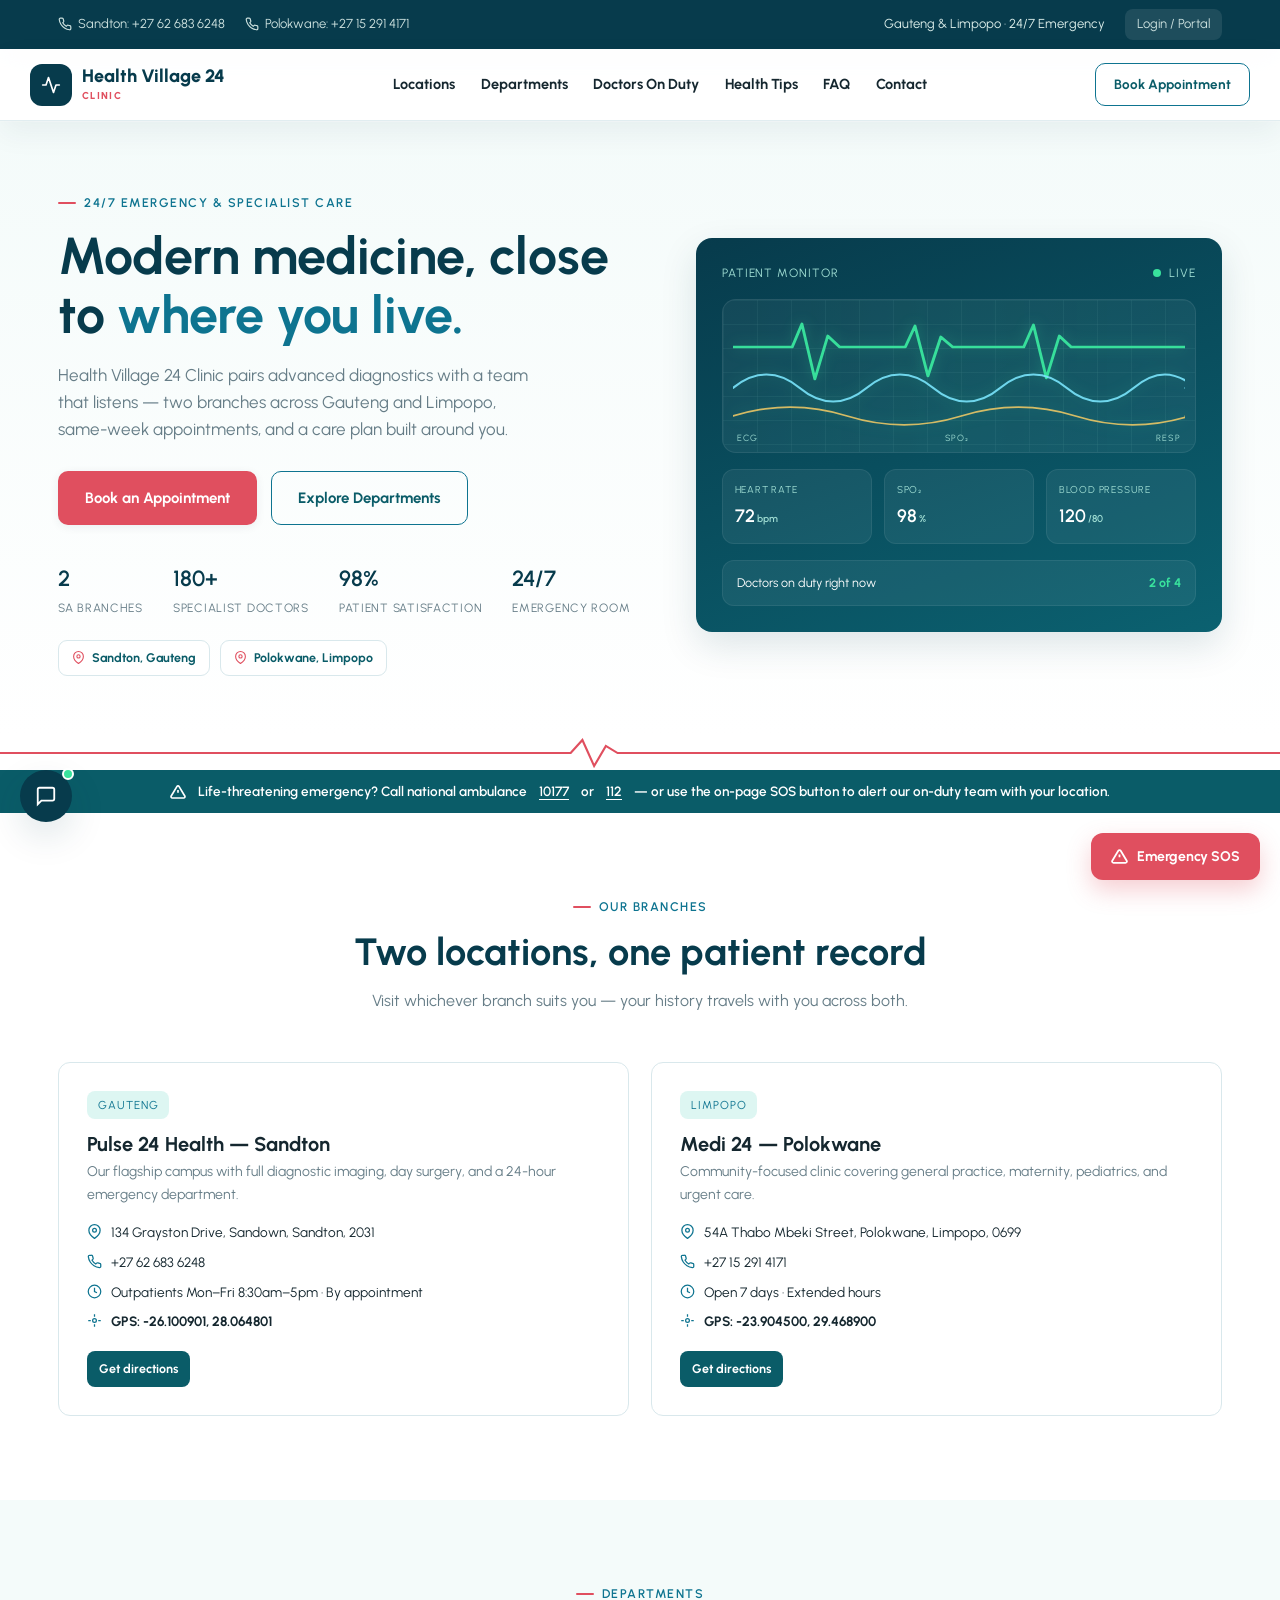
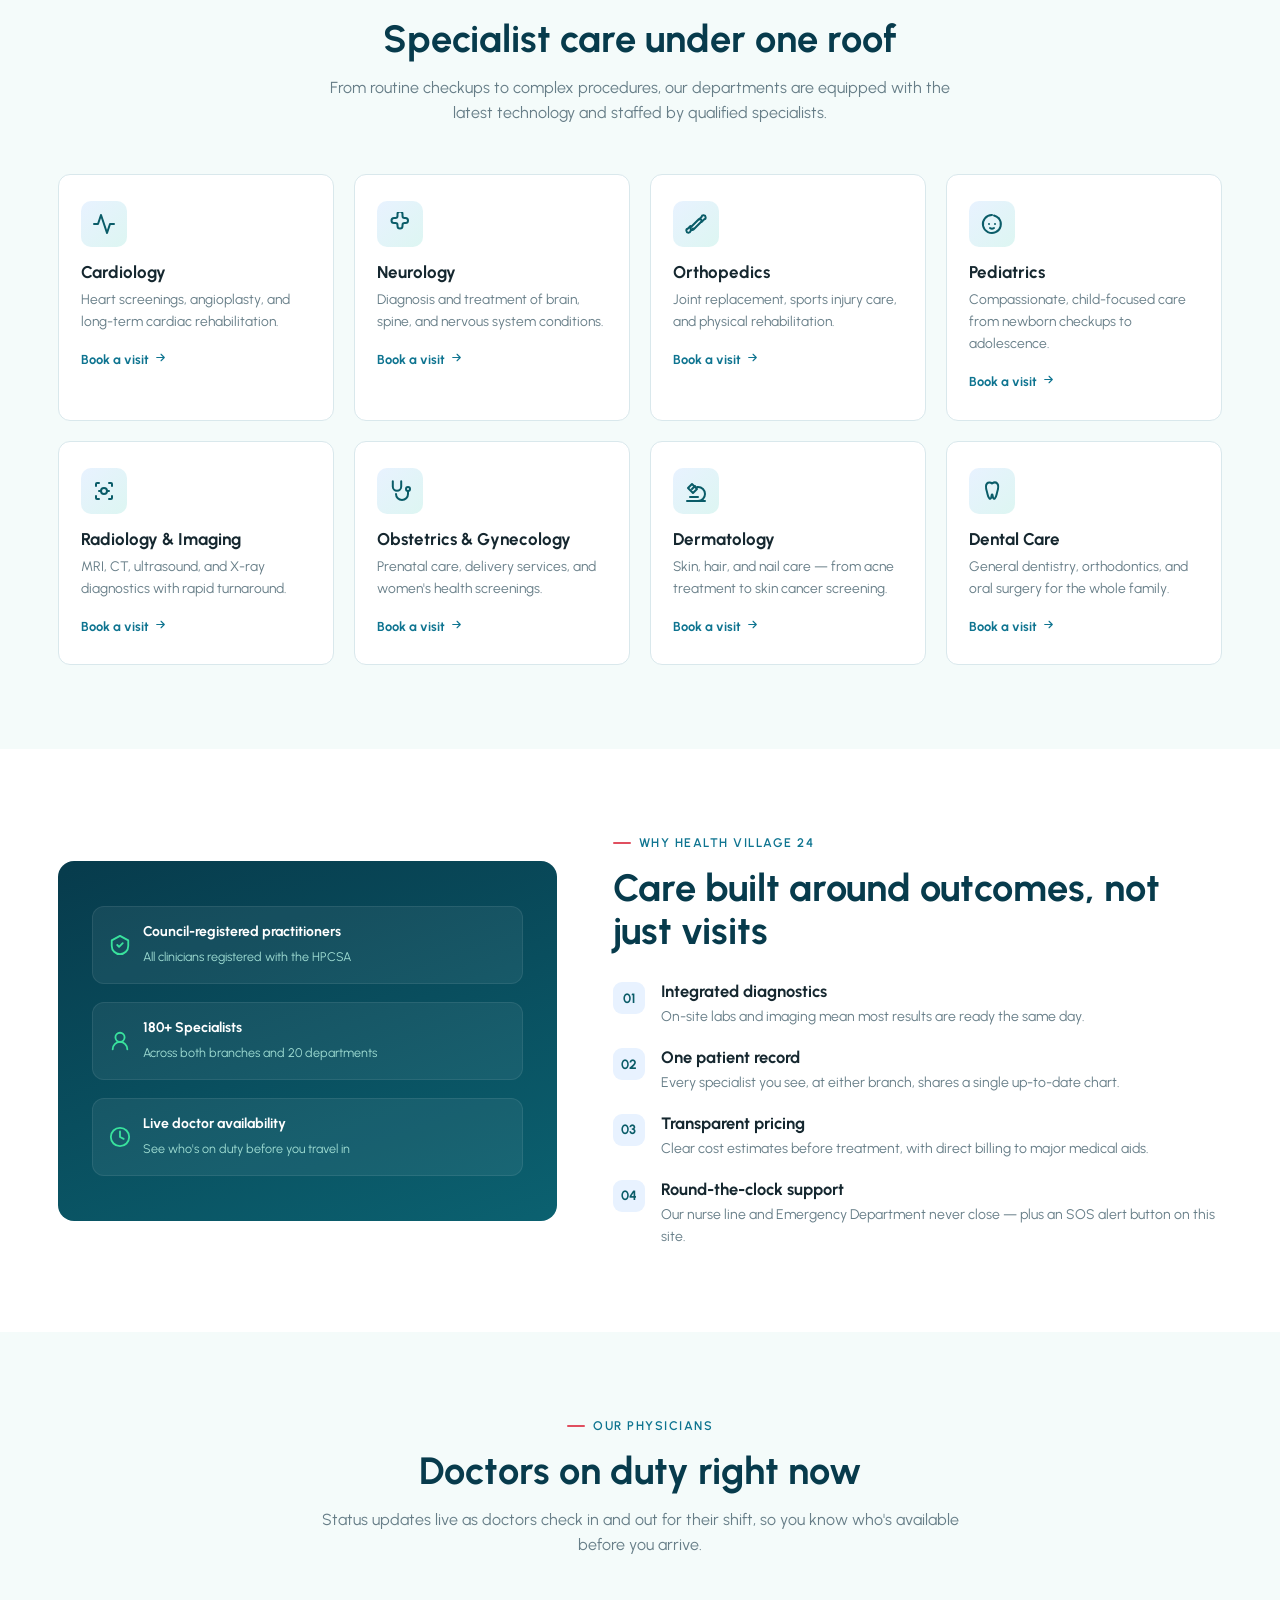
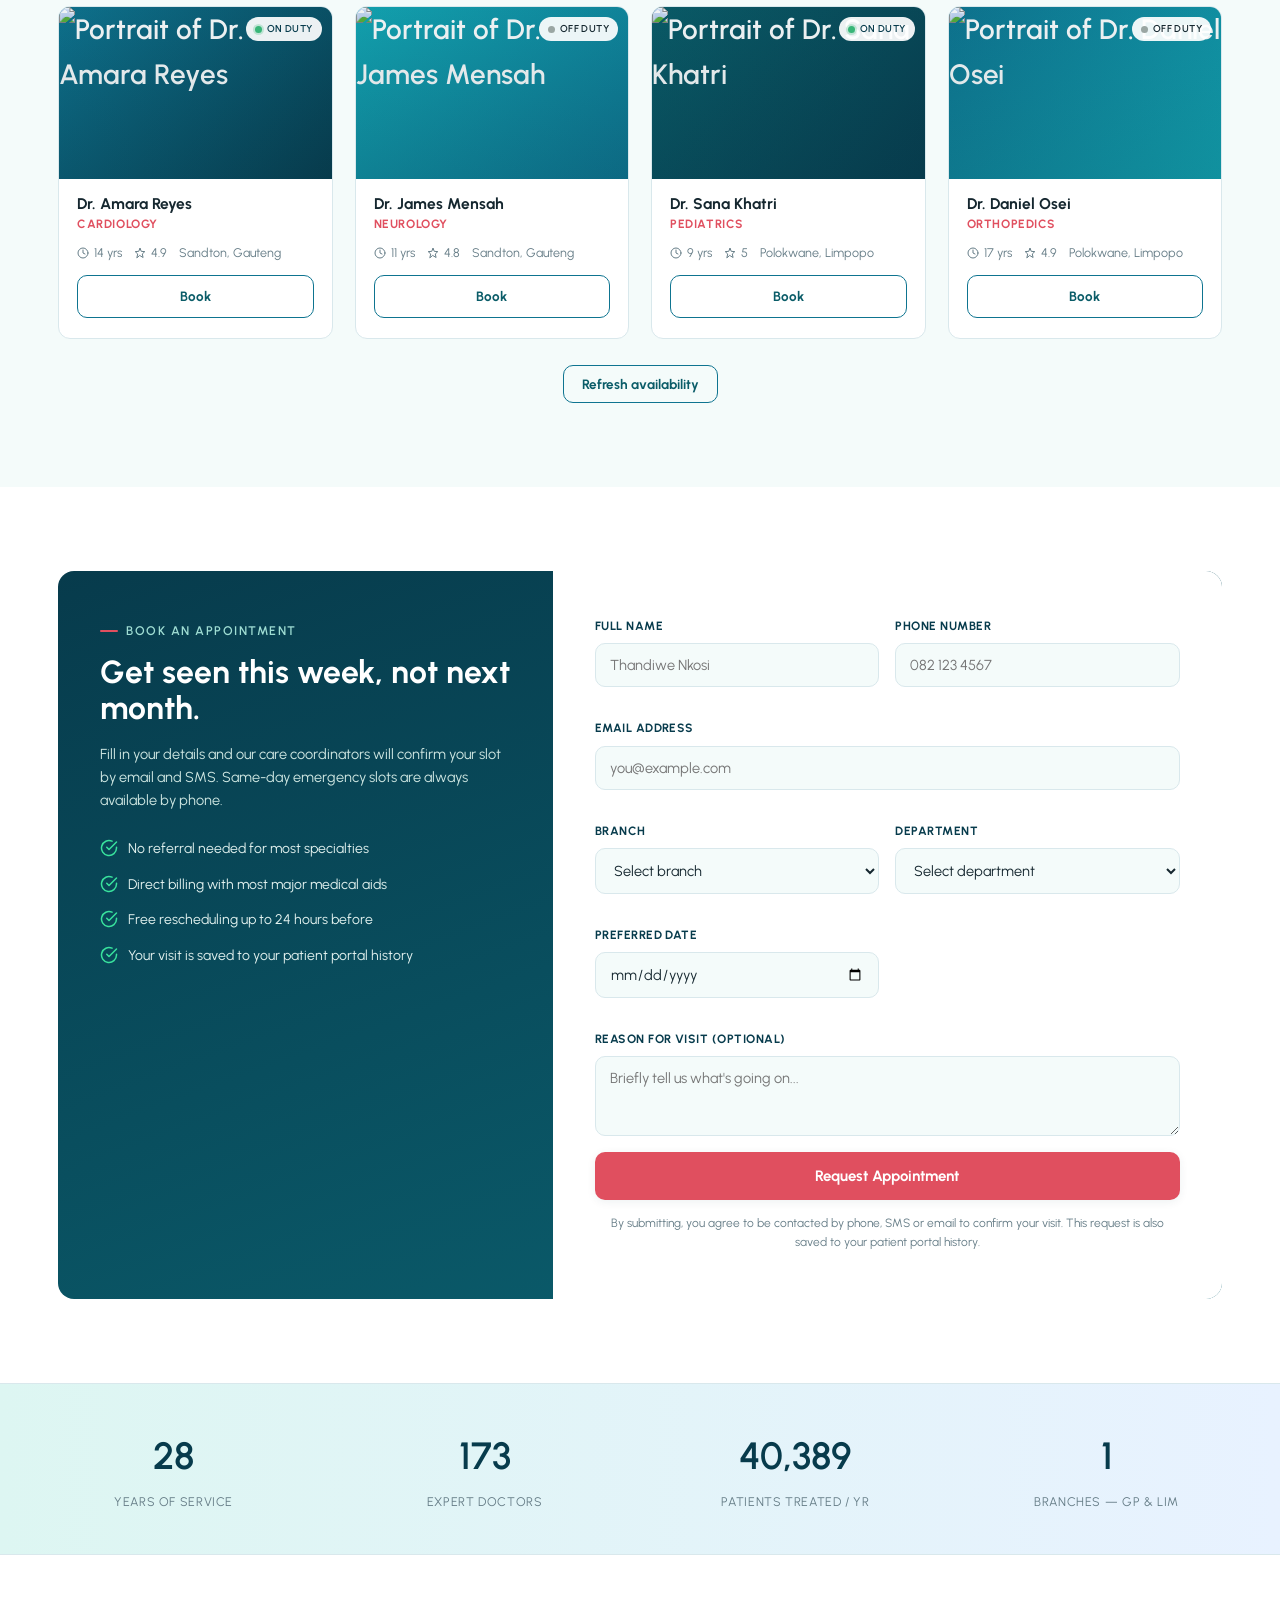
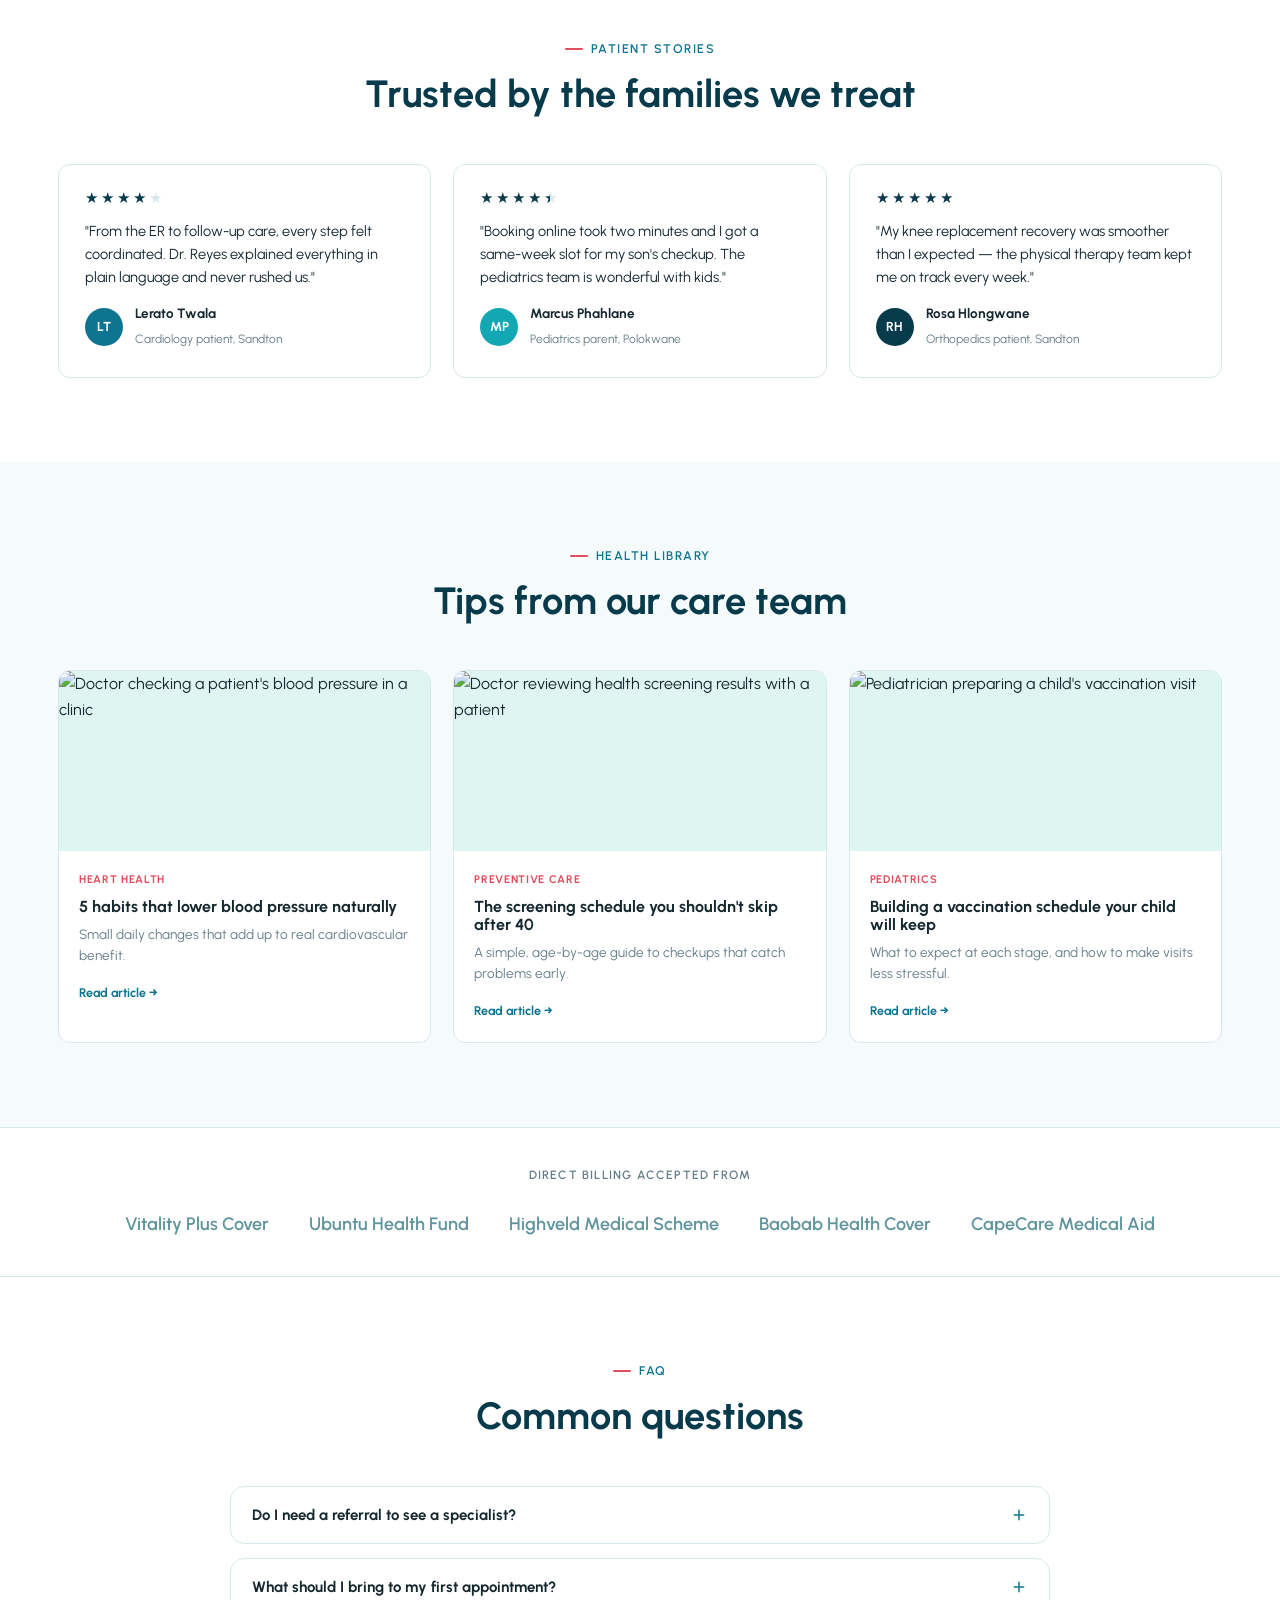
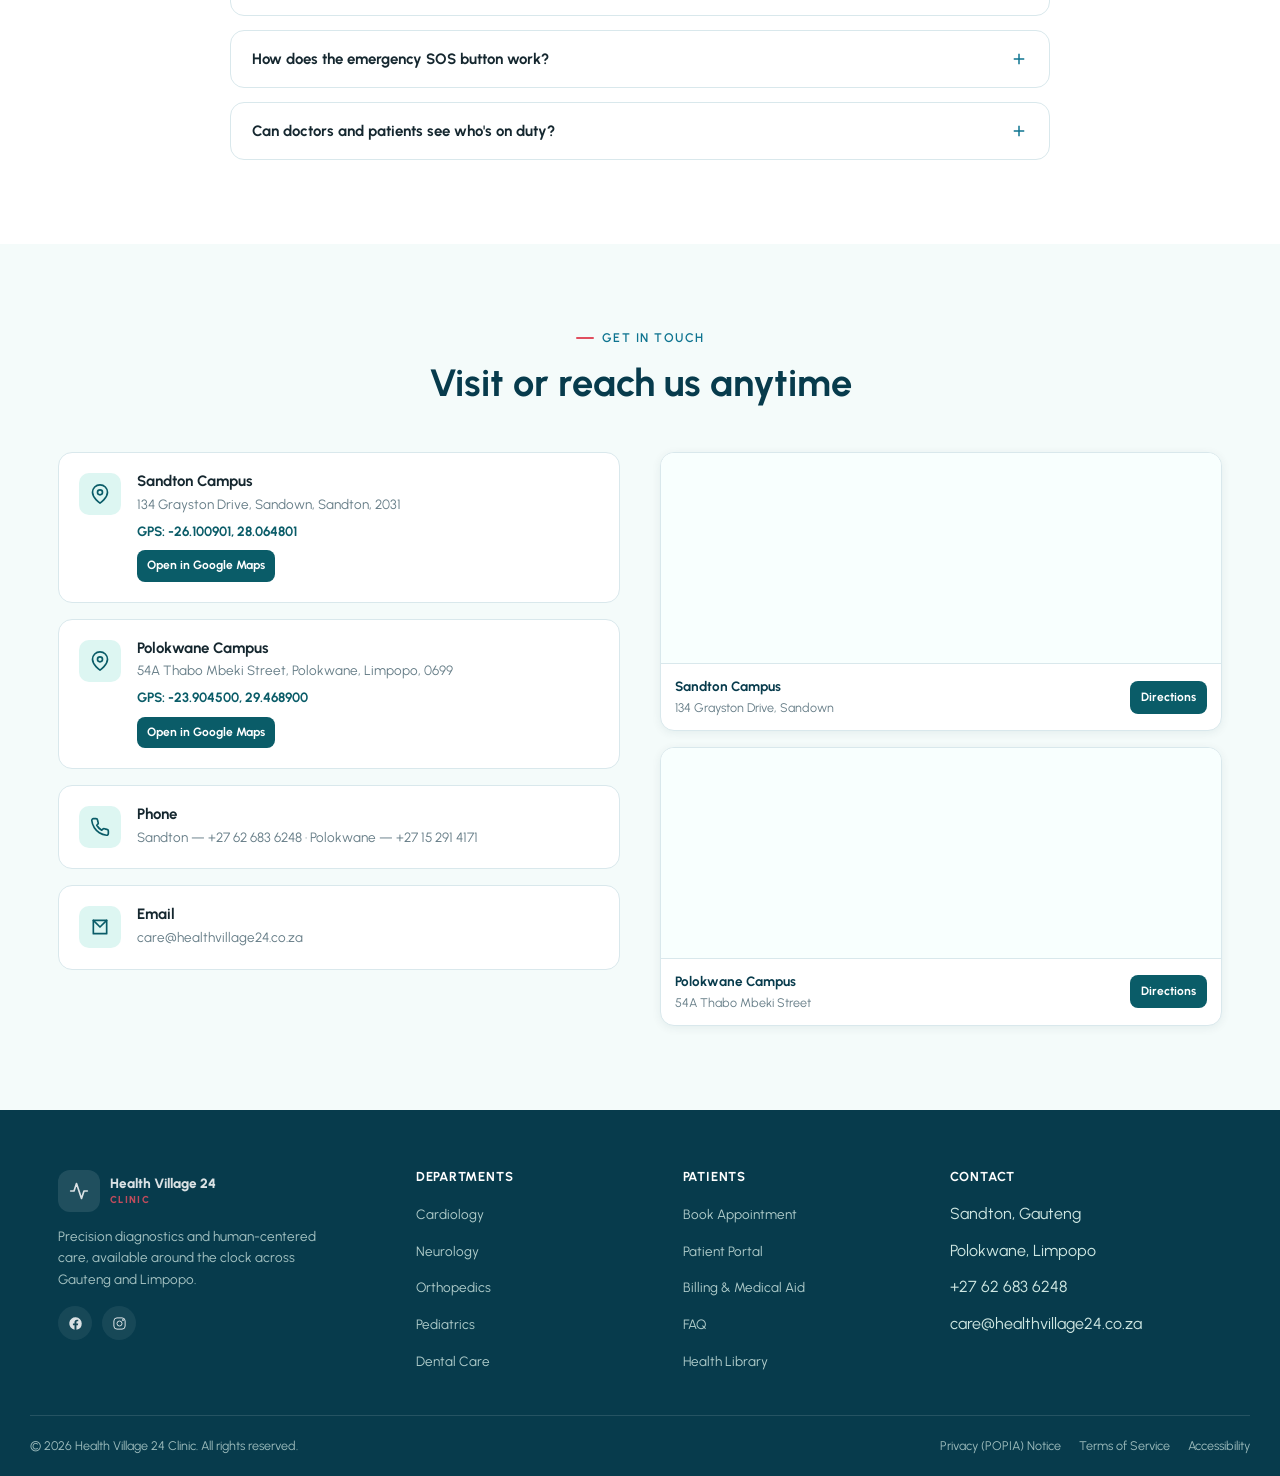
==== commit 9cfdc260: "Polish clinic site UI and content" ====
--- a/index.html
+++ b/index.html
@@ -7,412 +7,8 @@
 <meta name="description" content="Health Village 24 Clinic: 24/7 emergency care across Sandton, Gauteng and Polokwane, Limpopo. Book appointments, manage patient records, and reach an on-duty doctor.">
 <link rel="preconnect" href="https://fonts.googleapis.com">
 <link rel="preconnect" href="https://fonts.gstatic.com" crossorigin>
-<link href="https://fonts.googleapis.com/css2?family=Fraunces:opsz,wght@9..144,400;9..144,500;9..144,600;9..144,700&family=Inter:wght@400;500;600;700;800&family=IBM+Plex+Mono:wght@500;600&display=swap" rel="stylesheet">
-<style>
-  :root{
-    --teal-900:#0B4F4A; --teal-800:#0E5D57; --teal-700:#146B63; --teal-600:#1C8078;
-    --mint-100:#EAF4F1; --mint-050:#F4F9F7; --white:#FFFFFF; --ink:#12211E; --muted:#5C7A76; --line:#D8E6E2;
-    --coral:#FF6659; --coral-dark:#E14F42; --coral-100:#FFEDEA;
-    --gold:#D9A441; --gold-100:#FBF1DE;
-    --shadow-sm:0 2px 10px rgba(11,79,74,.07); --shadow-md:0 12px 32px rgba(11,79,74,.12);
-    --radius:16px; --display:'Fraunces',serif; --body:'Inter',sans-serif; --mono:'IBM Plex Mono',monospace;
-  }
-  *{box-sizing:border-box; margin:0; padding:0;}
-  html{scroll-behavior:smooth;}
-  @media (prefers-reduced-motion: reduce){ html{scroll-behavior:auto;} *{animation-duration:.001ms !important; animation-iteration-count:1 !important; transition-duration:.001ms !important;} }
-  body{font-family:var(--body); color:var(--ink); background:var(--white); line-height:1.6; -webkit-font-smoothing:antialiased;}
-  img{max-width:100%; display:block;}
-  a{color:inherit; text-decoration:none;}
-  ul{list-style:none;}
-  button{font-family:inherit; cursor:pointer;}
-  h1,h2,h3,h4{font-family:var(--display); font-weight:600; line-height:1.12; letter-spacing:-.01em;}
-  .container{max-width:1220px; margin:0 auto; padding:0 28px;}
-  .eyebrow{font-family:var(--mono); font-size:12.5px; letter-spacing:.12em; text-transform:uppercase; color:var(--teal-700); font-weight:600; display:flex; align-items:center; gap:8px; margin-bottom:14px;}
-  .eyebrow::before{content:""; width:18px; height:2px; background:var(--coral); display:inline-block; border-radius:2px;}
-  .skip-link{position:absolute; left:-9999px; top:0; background:var(--teal-900); color:#fff; padding:12px 18px; z-index:999; border-radius:0 0 8px 0;}
-  .skip-link:focus{left:0;}
-  :focus-visible{outline:3px solid var(--coral); outline-offset:2px;}
-
-  .btn{display:inline-flex; align-items:center; justify-content:center; gap:8px; padding:14px 26px; border-radius:100px; font-weight:600; font-size:15px; border:1.5px solid transparent; transition:transform .18s ease, box-shadow .18s ease, background .18s ease, color .18s ease; white-space:nowrap;}
-  .btn:hover{transform:translateY(-2px);}
-  .btn-primary{background:var(--coral); color:#fff; box-shadow:var(--shadow-sm);}
-  .btn-primary:hover{background:var(--coral-dark); box-shadow:var(--shadow-md);}
-  .btn-ghost{background:transparent; border-color:rgba(255,255,255,.5); color:#fff;}
-  .btn-ghost:hover{background:rgba(255,255,255,.12); border-color:#fff;}
-  .btn-outline{background:transparent; border-color:var(--teal-700); color:var(--teal-800);}
-  .btn-outline:hover{background:var(--teal-900); color:#fff; border-color:var(--teal-900);}
-  .btn-dark{background:var(--teal-900); color:#fff;}
-  .btn-dark:hover{background:var(--teal-800);}
-  .btn-sm{padding:10px 18px; font-size:13.5px;}
-  .btn-block{width:100%;}
-  .btn:disabled{opacity:.55; cursor:not-allowed; transform:none;}
-
-  /* Topbar */
-  .topbar{background:var(--teal-900); color:#DCEEEA; font-size:13px;}
-  .topbar .container{display:flex; align-items:center; justify-content:space-between; padding-top:9px; padding-bottom:9px; flex-wrap:wrap; gap:6px;}
-  .topbar .left, .topbar .right{display:flex; align-items:center; gap:20px; flex-wrap:wrap;}
-  .topbar a{display:flex; align-items:center; gap:6px; opacity:.92;}
-  .topbar a:hover{opacity:1; text-decoration:underline;}
-  .topbar svg{width:14px; height:14px; flex-shrink:0;}
-  .topbar .right a.portal{background:rgba(255,255,255,.1); padding:5px 12px; border-radius:100px;}
-  @media (max-width:760px){ .topbar .left span.hide-mobile{display:none;} .topbar{font-size:12px;} }
-
-  /* Header */
-  header.site{position:sticky; top:0; z-index:100; background:rgba(255,255,255,.92); backdrop-filter:saturate(180%) blur(10px); border-bottom:1px solid var(--line);}
-  .nav-row{display:flex; align-items:center; justify-content:space-between; padding:16px 0;}
-  .logo{display:flex; align-items:center; gap:10px; font-family:var(--display); font-weight:700; font-size:20px; color:var(--teal-900);}
-  .logo .mark{width:38px; height:38px; border-radius:10px; background:var(--teal-900); display:flex; align-items:center; justify-content:center; flex-shrink:0;}
-  .logo .mark svg{width:20px; height:20px;}
-  .logo small{display:block; font-family:var(--body); font-weight:600; font-size:10.5px; letter-spacing:.1em; color:var(--coral); text-transform:uppercase;}
-  nav.main-links{display:flex; align-items:center; gap:28px;}
-  nav.main-links a{font-size:14.5px; font-weight:600; color:var(--ink); position:relative; padding:4px 0; margin-right:28px;}
-  nav.main-links a:last-child{margin-right:0;}
-  nav.main-links a::after{content:""; position:absolute; left:0; bottom:-2px; width:0; height:2px; background:var(--coral); transition:width .2s ease;}
-  nav.main-links a:hover::after{width:100%;}
-  .nav-actions{display:flex; align-items:center; gap:12px;}
-  .hamburger{display:none; flex-direction:column; gap:5px; background:none; border:none; padding:6px;}
-  .hamburger span{width:24px; height:2.5px; background:var(--teal-900); border-radius:2px;}
-  @media (max-width:980px){
-    nav.main-links{position:fixed; inset:70px 0 0 0; background:#fff; flex-direction:column; align-items:flex-start; padding:28px; gap:22px; transform:translateX(100%); transition:transform .3s ease; overflow-y:auto; z-index:60;}
-    nav.main-links.open{transform:translateX(0);}
-    nav.main-links a{font-size:18px;}
-    .hamburger{display:flex;}
-    .nav-actions .btn-outline{display:none;}
-  }
-
-  /* Hero */
-  .hero{position:relative; overflow:hidden; background:linear-gradient(180deg, var(--mint-050) 0%, var(--white) 100%);}
-  .hero .container{display:grid; grid-template-columns:1.05fr .95fr; gap:56px; align-items:center; padding-top:72px; padding-bottom:60px;}
-  .hero h1{font-size:clamp(32px,4.2vw,52px); color:var(--teal-900); margin-bottom:18px;}
-  .hero h1 em{font-style:italic; color:var(--coral);}
-  .hero p.lead{font-size:17px; color:var(--muted); max-width:480px; margin-bottom:28px;}
-  .hero .cta-row{display:flex; gap:14px; flex-wrap:wrap; margin-bottom:36px;}
-  .hero .trust-row{display:flex; gap:30px; flex-wrap:wrap;}
-  .trust-item .num{font-family:var(--mono); font-weight:600; font-size:22px; color:var(--teal-900);}
-  .trust-item .label{font-size:12px; color:var(--muted); text-transform:uppercase; letter-spacing:.06em; margin-top:2px;}
-  .branch-pills{display:flex; gap:10px; flex-wrap:wrap; margin-top:22px;}
-  .branch-pill{display:flex; align-items:center; gap:7px; background:#fff; border:1px solid var(--line); padding:7px 13px; border-radius:100px; font-size:12.5px; font-weight:600; color:var(--teal-800);}
-  .branch-pill svg{width:13px; height:13px; stroke:var(--coral);}
-
-  .monitor{background:var(--teal-900); border-radius:22px; padding:26px; color:#fff; box-shadow:var(--shadow-md); position:relative;}
-  .monitor-head{display:flex; align-items:center; justify-content:space-between; margin-bottom:16px;}
-  .monitor-head .status{display:flex; align-items:center; gap:8px; font-family:var(--mono); font-size:12px; letter-spacing:.08em; color:#9FDDD3;}
-  .dot-live{width:8px; height:8px; border-radius:50%; background:#39E29D; animation:pulseDot 1.8s infinite;}
-  @keyframes pulseDot{0%{box-shadow:0 0 0 0 rgba(57,226,157,.55);}70%{box-shadow:0 0 0 10px rgba(57,226,157,0);}100%{box-shadow:0 0 0 0 rgba(57,226,157,0);}}
-  .ecg-wrap{background:rgba(255,255,255,.05); border-radius:14px; padding:14px 8px; margin-bottom:16px; border:1px solid rgba(255,255,255,.08);}
-  .ecg-wrap svg{width:100%; height:66px; display:block;}
-  .ecg-line{fill:none; stroke:#39E29D; stroke-width:2.2; stroke-linecap:round; stroke-linejoin:round; stroke-dasharray:600; stroke-dashoffset:600; animation:draw 3.2s linear infinite;}
-  @keyframes draw{to{stroke-dashoffset:-600;}}
-  .vitals-grid{display:grid; grid-template-columns:repeat(3,1fr); gap:12px; margin-bottom:16px;}
-  .vital{background:rgba(255,255,255,.06); border-radius:12px; padding:12px; text-align:left; border:1px solid rgba(255,255,255,.07);}
-  .vital .v-label{font-size:10px; color:#9FDDD3; text-transform:uppercase; letter-spacing:.08em; margin-bottom:4px;}
-  .vital .v-value{font-family:var(--mono); font-size:18px; font-weight:600;}
-  .vital .v-unit{font-size:10px; color:#9FDDD3; margin-left:2px;}
-  .duty-mini{background:rgba(255,255,255,.06); border-radius:12px; padding:12px 14px; border:1px solid rgba(255,255,255,.07); font-size:12.5px; display:flex; justify-content:space-between; align-items:center;}
-  .duty-mini b{font-family:var(--mono); color:#39E29D;}
-  @media (max-width:980px){ .hero .container{grid-template-columns:1fr;} .hero p.lead{max-width:none;} }
-
-  .pulse-divider{width:100%; height:34px; overflow:hidden; background:var(--white);}
-  .pulse-divider svg{width:100%; height:100%; display:block;}
-  .pulse-divider path{fill:none; stroke:var(--line); stroke-width:1.5;}
-  .pulse-divider path.spike{stroke:var(--coral); stroke-width:2;}
-
-  .emergency-strip{background:var(--coral); color:#fff;}
-  .emergency-strip .container{display:flex; align-items:center; justify-content:center; gap:12px; padding:11px 28px; text-align:center; flex-wrap:wrap; font-size:13.5px; font-weight:600;}
-  .emergency-strip svg{width:16px; height:16px;}
-  .emergency-strip a{text-decoration:underline; text-underline-offset:3px;}
-
-  section{padding:84px 0;}
-  .section-head{max-width:640px; margin-bottom:48px;}
-  .section-head.center{margin-left:auto; margin-right:auto; text-align:center;}
-  .section-head h2{font-size:clamp(27px,3.1vw,38px); color:var(--teal-900);}
-  .section-head p{color:var(--muted); font-size:16px; margin-top:14px;}
-  .alt-bg{background:var(--mint-050);}
-
-  /* Locations */
-  .loc-grid{display:grid; grid-template-columns:1fr 1fr; gap:22px;}
-  .loc-card{background:#fff; border:1px solid var(--line); border-radius:var(--radius); padding:28px; position:relative;}
-  .loc-card .tag{display:inline-flex; align-items:center; gap:6px; font-family:var(--mono); font-size:11.5px; letter-spacing:.08em; text-transform:uppercase; color:var(--teal-700); background:var(--mint-100); padding:5px 11px; border-radius:100px; margin-bottom:14px;}
-  .loc-card h3{font-size:20px; margin-bottom:6px;}
-  .loc-card p{font-size:14px; color:var(--muted); margin-bottom:4px;}
-  .loc-card .loc-meta{margin-top:16px; display:grid; gap:8px;}
-  .loc-card .loc-meta div{display:flex; gap:9px; align-items:flex-start; font-size:13.6px; color:var(--ink);}
-  .loc-card .loc-meta svg{width:15px; height:15px; stroke:var(--teal-700); flex-shrink:0; margin-top:2px;}
-  @media (max-width:820px){ .loc-grid{grid-template-columns:1fr;} }
-
-  /* Departments */
-  .dept-grid{display:grid; grid-template-columns:repeat(4,1fr); gap:20px;}
-  .dept-card{background:#fff; border:1px solid var(--line); border-radius:var(--radius); padding:26px 22px; transition:transform .2s ease, box-shadow .2s ease, border-color .2s ease;}
-  .dept-card:hover{transform:translateY(-4px); box-shadow:var(--shadow-md); border-color:transparent;}
-  .dept-icon{width:46px; height:46px; border-radius:12px; background:var(--mint-100); display:flex; align-items:center; justify-content:center; margin-bottom:16px;}
-  .dept-icon svg{width:24px; height:24px; stroke:var(--teal-800);}
-  .dept-card h3{font-size:17px; margin-bottom:6px;}
-  .dept-card p{font-size:13.8px; color:var(--muted); margin-bottom:14px;}
-  .dept-card a.link{font-size:13px; font-weight:700; color:var(--teal-700); display:inline-flex; align-items:center; gap:5px;}
-  .dept-card a.link svg{width:13px; height:13px; transition:transform .2s ease;}
-  .dept-card a.link:hover svg{transform:translateX(3px);}
-  @media (max-width:980px){ .dept-grid{grid-template-columns:repeat(2,1fr);} }
-  @media (max-width:600px){ .dept-grid{grid-template-columns:1fr;} }
-
-  /* Doctors + duty badges */
-  .doctor-grid{display:grid; grid-template-columns:repeat(4,1fr); gap:22px;}
-  .doctor-card{background:#fff; border:1px solid var(--line); border-radius:var(--radius); overflow:hidden; transition:box-shadow .2s ease, transform .2s ease;}
-  .doctor-card:hover{box-shadow:var(--shadow-md); transform:translateY(-4px);}
-  .doctor-photo{height:140px; display:flex; align-items:center; justify-content:center; font-family:var(--display); font-weight:600; font-size:28px; color:#fff; position:relative;}
-  .duty-badge{position:absolute; top:10px; right:10px; font-family:var(--mono); font-size:10px; font-weight:600; letter-spacing:.04em; text-transform:uppercase; padding:4px 9px; border-radius:100px; display:flex; align-items:center; gap:5px; background:rgba(255,255,255,.92); color:var(--ink);}
-  .duty-badge .d-dot{width:7px; height:7px; border-radius:50%; background:#9AA6A3;}
-  .duty-badge.on .d-dot{background:#39B678; box-shadow:0 0 0 2px rgba(57,182,120,.25);}
-  .duty-badge.on{color:#0B4F4A;}
-  .doctor-body{padding:16px 18px 20px;}
-  .doctor-body h3{font-size:15.5px; margin-bottom:3px;}
-  .doctor-body .spec{font-size:12px; color:var(--coral); font-weight:700; text-transform:uppercase; letter-spacing:.05em; margin-bottom:8px;}
-  .doctor-body .meta{font-size:12.5px; color:var(--muted); margin-bottom:12px; display:flex; gap:12px; flex-wrap:wrap;}
-  .doctor-body .meta span{display:flex; align-items:center; gap:5px;}
-  .doctor-body .meta svg{width:12px; height:12px;}
-  @media (max-width:980px){ .doctor-grid{grid-template-columns:repeat(2,1fr);} }
-  @media (max-width:600px){ .doctor-grid{grid-template-columns:1fr;} }
-  .roster-refresh{display:flex; justify-content:center; margin-top:26px;}
-
-  /* Why choose us */
-  .why-wrap{display:grid; grid-template-columns:.9fr 1.1fr; gap:56px; align-items:center;}
-  .why-visual{background:var(--teal-900); border-radius:22px; padding:34px; color:#fff; display:flex; flex-direction:column; justify-content:center; gap:18px; min-height:360px;}
-  .why-visual .accred{display:flex; align-items:center; gap:12px; background:rgba(255,255,255,.06); padding:14px 16px; border-radius:12px; border:1px solid rgba(255,255,255,.08);}
-  .why-visual .accred svg{width:22px; height:22px; flex-shrink:0; stroke:#39E29D;}
-  .why-visual .accred b{display:block; font-size:14px;}
-  .why-visual .accred span{font-size:12.5px; color:#9FDDD3;}
-  .why-list{display:grid; gap:20px;}
-  .why-item{display:flex; gap:16px;}
-  .why-item .num{font-family:var(--mono); font-weight:600; font-size:13.5px; color:var(--coral); width:32px; height:32px; border-radius:50%; background:var(--coral-100); display:flex; align-items:center; justify-content:center; flex-shrink:0;}
-  .why-item h3{font-size:16.5px; margin-bottom:5px;}
-  .why-item p{font-size:14px; color:var(--muted);}
-  @media (max-width:980px){ .why-wrap{grid-template-columns:1fr;} }
-
-  /* Appointment */
-  .appt-wrap{display:grid; grid-template-columns:.85fr 1.15fr; background:var(--teal-900); border-radius:26px; overflow:hidden;}
-  .appt-info{padding:50px 42px; color:#fff;}
-  .appt-info .eyebrow{color:#9FDDD3;}
-  .appt-info .eyebrow::before{background:var(--coral);}
-  .appt-info h2{font-size:clamp(25px,2.9vw,32px); margin-bottom:16px;}
-  .appt-info p{color:#CFE7E2; font-size:14.5px; margin-bottom:26px;}
-  .appt-info ul{display:grid; gap:13px;}
-  .appt-info li{display:flex; gap:10px; align-items:flex-start; font-size:14px; color:#E4F3F0;}
-  .appt-info li svg{width:18px; height:18px; stroke:#39E29D; flex-shrink:0; margin-top:1px;}
-  .appt-form{background:#fff; padding:46px 42px;}
-  .form-grid{display:grid; grid-template-columns:1fr 1fr; gap:16px;}
-  .form-field{display:flex; flex-direction:column; gap:7px; margin-bottom:16px;}
-  .form-field.full{grid-column:1/-1;}
-  .form-field label{font-size:12px; font-weight:700; color:var(--teal-900); text-transform:uppercase; letter-spacing:.04em;}
-  .form-field input, .form-field select, .form-field textarea{border:1.5px solid var(--line); border-radius:10px; padding:12px 14px; font-family:inherit; font-size:14.5px; color:var(--ink); background:var(--mint-050); transition:border-color .18s ease, background .18s ease;}
-  .form-field input:focus, .form-field select:focus, .form-field textarea:focus{border-color:var(--teal-700); background:#fff; outline:none;}
-  .form-field textarea{resize:vertical; min-height:80px;}
-  .form-note{font-size:12px; color:var(--muted); margin-top:14px; text-align:center;}
-  .form-success{display:none; align-items:center; gap:10px; background:var(--mint-100); border:1px solid var(--teal-600); color:var(--teal-900); padding:14px 16px; border-radius:12px; font-size:13.5px; font-weight:600; margin-bottom:16px;}
-  .form-success.show{display:flex;}
-  .form-success svg{width:18px; height:18px; stroke:var(--teal-800); flex-shrink:0;}
-  @media (max-width:980px){ .appt-wrap{grid-template-columns:1fr; border-radius:20px;} .appt-info, .appt-form{padding:34px 24px;} }
-  @media (max-width:560px){ .form-grid{grid-template-columns:1fr;} }
-
-  .stats-band{background:var(--mint-100); border-top:1px solid var(--line); border-bottom:1px solid var(--line);}
-  .stats-grid{display:grid; grid-template-columns:repeat(4,1fr); gap:24px; padding:42px 0;}
-  .stat{text-align:center;}
-  .stat .num{font-family:var(--mono); font-weight:600; font-size:clamp(26px,3.2vw,38px); color:var(--teal-900);}
-  .stat .label{font-size:12.5px; color:var(--muted); margin-top:6px; text-transform:uppercase; letter-spacing:.05em;}
-  @media (max-width:760px){ .stats-grid{grid-template-columns:repeat(2,1fr);} }
-
-  .testi-grid{display:grid; grid-template-columns:repeat(3,1fr); gap:22px;}
-  .testi-card{background:#fff; border:1px solid var(--line); border-radius:var(--radius); padding:26px; display:flex; flex-direction:column; gap:14px;}
-  .testi-card .stars{display:flex; gap:3px;}
-  .testi-card svg{width:14px; height:14px; fill:var(--coral); stroke:none;}
-  .testi-card p.quote{font-size:14.5px; color:var(--ink); flex-grow:1;}
-  .testi-person{display:flex; align-items:center; gap:12px;}
-  .avatar-sm{width:38px; height:38px; border-radius:50%; display:flex; align-items:center; justify-content:center; color:#fff; font-weight:700; font-size:13px; font-family:var(--display); flex-shrink:0;}
-  .testi-person b{display:block; font-size:13.5px;}
-  .testi-person span{font-size:12px; color:var(--muted);}
-  @media (max-width:980px){ .testi-grid{grid-template-columns:1fr;} }
-
-  .blog-grid{display:grid; grid-template-columns:repeat(3,1fr); gap:22px;}
-  .blog-card{border:1px solid var(--line); border-radius:var(--radius); overflow:hidden; background:#fff; transition:box-shadow .2s ease, transform .2s ease;}
-  .blog-card:hover{box-shadow:var(--shadow-md); transform:translateY(-4px);}
-  .blog-thumb{height:140px; display:flex; align-items:center; justify-content:center;}
-  .blog-thumb svg{width:40px; height:40px; stroke:#fff;}
-  .blog-body{padding:20px;}
-  .blog-body .tag{font-size:11px; font-weight:700; text-transform:uppercase; letter-spacing:.06em; color:var(--coral); margin-bottom:9px; display:block;}
-  .blog-body h3{font-size:16px; margin-bottom:8px;}
-  .blog-body p{font-size:13.5px; color:var(--muted); margin-bottom:12px;}
-  .blog-body .read{font-size:12.5px; font-weight:700; color:var(--teal-700);}
-  @media (max-width:980px){ .blog-grid{grid-template-columns:1fr;} }
-
-  .insurance-strip{padding:38px 0; border-top:1px solid var(--line); border-bottom:1px solid var(--line);}
-  .insurance-strip .label{text-align:center; font-size:12px; text-transform:uppercase; letter-spacing:.1em; color:var(--muted); margin-bottom:24px; font-weight:600;}
-  .insurance-row{display:flex; justify-content:center; align-items:center; gap:40px; flex-wrap:wrap;}
-  .insurance-row .badge{font-family:var(--display); font-weight:600; font-size:18px; color:var(--teal-800); opacity:.65;}
-
-  .faq-wrap{max-width:820px; margin:0 auto; display:grid; gap:14px;}
-  .faq-item{border:1px solid var(--line); border-radius:14px; overflow:hidden; background:#fff;}
-  .faq-q{width:100%; display:flex; align-items:center; justify-content:space-between; padding:19px 21px; background:none; border:none; text-align:left; font-size:15px; font-weight:700; color:var(--ink);}
-  .faq-q svg{width:18px; height:18px; flex-shrink:0; transition:transform .25s ease; stroke:var(--teal-700);}
-  .faq-item.open .faq-q svg{transform:rotate(45deg);}
-  .faq-a{max-height:0; overflow:hidden; transition:max-height .3s ease;}
-  .faq-a p{padding:0 21px 19px; font-size:14px; color:var(--muted);}
-  .faq-item.open .faq-a{max-height:220px;}
-
-  .contact-wrap{display:grid; grid-template-columns:1fr 1fr; gap:40px; align-items:start;}
-  .contact-cards{display:grid; gap:16px;}
-  .contact-card{display:flex; gap:16px; padding:20px; border:1px solid var(--line); border-radius:14px; background:#fff;}
-  .contact-card .ic{width:42px; height:42px; border-radius:10px; background:var(--mint-100); display:flex; align-items:center; justify-content:center; flex-shrink:0;}
-  .contact-card .ic svg{width:20px; height:20px; stroke:var(--teal-800);}
-  .contact-card h3{font-size:15px; margin-bottom:4px;}
-  .contact-card p{font-size:13.5px; color:var(--muted);}
-  .map-block{border-radius:18px; overflow:hidden; height:100%; min-height:320px; background:linear-gradient(135deg, var(--teal-800), var(--teal-900)); position:relative; display:flex; flex-direction:column; align-items:center; justify-content:center; gap:18px; padding:26px;}
-  .map-block .pin{display:flex; flex-direction:column; align-items:center; gap:10px; color:#fff; position:relative; z-index:1;}
-  .map-block .pin svg{width:30px; height:30px; stroke:var(--coral);}
-  .map-grid-lines{position:absolute; inset:0; opacity:.15; background-image:linear-gradient(rgba(255,255,255,.5) 1px, transparent 1px), linear-gradient(90deg, rgba(255,255,255,.5) 1px, transparent 1px); background-size:36px 36px;}
-  @media (max-width:900px){ .contact-wrap{grid-template-columns:1fr;} }
-
-  footer.site{background:var(--teal-900); color:#CFE7E2; padding-top:60px;}
-  .footer-grid{display:grid; grid-template-columns:1.4fr 1fr 1fr 1.2fr; gap:40px; padding-bottom:42px; border-bottom:1px solid rgba(255,255,255,.12);}
-  .footer-grid h4{color:#fff; font-family:var(--body); font-size:13px; text-transform:uppercase; letter-spacing:.06em; margin-bottom:17px;}
-  .footer-grid ul{display:grid; gap:11px;}
-  .footer-grid a{font-size:13.5px; opacity:.85;}
-  .footer-grid a:hover{opacity:1; text-decoration:underline;}
-  .footer-brand .logo{color:#fff; margin-bottom:14px;}
-  .footer-brand .logo .mark{background:rgba(255,255,255,.12);}
-  .footer-brand p{font-size:13.5px; opacity:.8; max-width:280px; margin-bottom:16px;}
-  .footer-bottom{display:flex; justify-content:space-between; align-items:center; padding:20px 0; font-size:12.5px; opacity:.75; flex-wrap:wrap; gap:10px;}
-  .footer-bottom .legal{display:flex; gap:18px;}
-  @media (max-width:900px){ .footer-grid{grid-template-columns:1fr 1fr; row-gap:32px;} }
-  @media (max-width:560px){ .footer-grid{grid-template-columns:1fr;} }
-
-  /* Floating actions */
-  .fab-stack{position:fixed; right:20px; bottom:20px; z-index:90; display:flex; flex-direction:column; align-items:flex-end; gap:12px;}
-  .fab-emergency{background:var(--coral); color:#fff; padding:15px 20px; border-radius:100px; display:flex; align-items:center; gap:9px; font-weight:700; font-size:14px; box-shadow:0 10px 24px rgba(255,102,89,.4); transition:transform .2s ease; border:none;}
-  .fab-emergency:hover{transform:translateY(-3px);}
-  .fab-emergency svg{width:17px; height:17px;}
-  .back-to-top{position:fixed; left:20px; bottom:20px; z-index:90; width:42px; height:42px; border-radius:50%; background:var(--teal-900); color:#fff; display:flex; align-items:center; justify-content:center; box-shadow:var(--shadow-md); opacity:0; pointer-events:none; transition:opacity .2s ease; border:none;}
-  .back-to-top.show{opacity:1; pointer-events:auto;}
-  .back-to-top svg{width:16px; height:16px;}
-  .fab-chat{position:fixed; left:20px; bottom:78px; z-index:90; width:52px; height:52px; border-radius:50%; background:var(--teal-900); color:#fff; display:flex; align-items:center; justify-content:center; box-shadow:var(--shadow-md); border:none; transition:transform .2s ease;}
-  .fab-chat:hover{transform:translateY(-3px);}
-  .fab-chat svg{width:22px; height:22px;}
-  .fab-chat .ping{position:absolute; top:-2px; right:-2px; width:12px; height:12px; border-radius:50%; background:#39E29D; border:2px solid #fff;}
-  @media (max-width:600px){ .fab-emergency span.txt{display:none;} .fab-emergency{padding:15px; width:52px; height:52px; justify-content:center;} }
-
-  /* Modal (overlay) base */
-  .overlay{position:fixed; inset:0; background:rgba(11,33,30,.55); z-index:200; display:none; align-items:center; justify-content:center; padding:20px;}
-  .overlay.show{display:flex;}
-  .modal-card{background:#fff; border-radius:20px; max-width:440px; width:100%; padding:30px; box-shadow:var(--shadow-md); max-height:90vh; overflow-y:auto;}
-  .modal-card h3{font-size:20px; color:var(--teal-900); margin-bottom:10px;}
-  .modal-card p{font-size:14px; color:var(--muted); margin-bottom:18px;}
-  .modal-close{display:flex; justify-content:flex-end; margin-bottom:4px;}
-  .modal-close button{background:none; border:none; color:var(--muted); font-size:20px; line-height:1; padding:4px;}
-
-  /* Emergency modal specific */
-  .sos-icon{width:56px; height:56px; border-radius:16px; background:var(--coral-100); display:flex; align-items:center; justify-content:center; margin-bottom:16px;}
-  .sos-icon svg{width:28px; height:28px; stroke:var(--coral-dark);}
-  .hold-btn{position:relative; width:100%; padding:18px; border-radius:14px; background:var(--coral-100); border:2px solid var(--coral); color:var(--coral-dark); font-weight:700; font-size:14.5px; overflow:hidden; text-align:center;}
-  .hold-btn .fill{position:absolute; left:0; top:0; bottom:0; width:0%; background:var(--coral); z-index:0; transition:width .05s linear;}
-  .hold-btn span{position:relative; z-index:1;}
-  .hold-btn.filling span{color:#fff;}
-  .sos-steps{display:grid; gap:10px; margin:16px 0;}
-  .sos-step{display:flex; gap:10px; align-items:flex-start; font-size:13px; color:var(--muted);}
-  .sos-step svg{width:16px; height:16px; stroke:var(--teal-700); flex-shrink:0; margin-top:2px;}
-  .sos-result{display:none;}
-  .sos-result.show{display:block;}
-  .sos-result .ok-icon{width:56px; height:56px; border-radius:16px; background:var(--mint-100); display:flex; align-items:center; justify-content:center; margin-bottom:16px;}
-  .sos-result .ok-icon svg{width:28px; height:28px; stroke:var(--teal-800);}
-  .sos-data{background:var(--mint-050); border:1px solid var(--line); border-radius:12px; padding:14px 16px; font-size:13px; margin:14px 0; display:grid; gap:6px;}
-  .sos-data div{display:flex; justify-content:space-between; gap:10px;}
-  .sos-data b{font-family:var(--mono); font-weight:600; color:var(--ink); text-align:right;}
-  .notif-line{display:flex; gap:8px; align-items:center; font-size:12.5px; color:var(--teal-800); padding:6px 0; border-top:1px dashed var(--line);}
-  .notif-line svg{width:13px; height:13px; stroke:var(--teal-700); flex-shrink:0;}
-
-  /* App view (login + dashboards) */
-  .app-view{position:fixed; inset:0; background:var(--mint-050); z-index:150; overflow-y:auto; display:none;}
-  .app-view.show{display:block;}
-  .app-topbar{background:var(--teal-900); color:#fff; padding:16px 0; position:sticky; top:0; z-index:2;}
-  .app-topbar .container{display:flex; align-items:center; justify-content:space-between;}
-  .app-topbar .logo{color:#fff;}
-  .app-topbar .logo .mark{background:rgba(255,255,255,.12);}
-  .app-actions{display:flex; align-items:center; gap:12px;}
-  .role-chip{font-family:var(--mono); font-size:11.5px; background:rgba(255,255,255,.12); padding:6px 12px; border-radius:100px; letter-spacing:.05em; text-transform:uppercase;}
-  .app-body{padding:44px 0 70px;}
-  .auth-wrap{max-width:920px; margin:0 auto; display:grid; grid-template-columns:1fr 1fr; gap:0; background:#fff; border-radius:22px; overflow:hidden; box-shadow:var(--shadow-md);}
-  .auth-side{background:var(--teal-900); color:#fff; padding:44px 36px;}
-  .auth-side h2{font-size:26px; margin-bottom:14px;}
-  .auth-side p{font-size:14px; color:#CFE7E2; margin-bottom:24px;}
-  .demo-btn{width:100%; text-align:left; display:flex; align-items:center; gap:12px; padding:13px 14px; border-radius:12px; background:rgba(255,255,255,.06); border:1px solid rgba(255,255,255,.1); color:#fff; margin-bottom:10px;}
-  .demo-btn:hover{background:rgba(255,255,255,.12);}
-  .demo-btn .di{width:32px; height:32px; border-radius:8px; background:rgba(255,255,255,.1); display:flex; align-items:center; justify-content:center; flex-shrink:0;}
-  .demo-btn .di svg{width:16px; height:16px;}
-  .demo-btn b{display:block; font-size:13.5px;}
-  .demo-btn span{font-size:11.5px; color:#9FDDD3;}
-  .auth-form{padding:44px 36px;}
-  .role-toggle{display:flex; gap:8px; margin-bottom:20px; background:var(--mint-050); padding:5px; border-radius:12px;}
-  .role-toggle button{flex:1; padding:10px; border-radius:9px; border:none; background:none; font-size:13px; font-weight:700; color:var(--muted);}
-  .role-toggle button.active{background:#fff; color:var(--teal-900); box-shadow:var(--shadow-sm);}
-  .disclaimer-box{background:var(--gold-100); border:1px solid var(--gold); border-radius:10px; padding:11px 13px; font-size:12px; color:#7A5A17; margin-top:14px; display:flex; gap:8px;}
-  .disclaimer-box svg{width:15px; height:15px; flex-shrink:0; stroke:#7A5A17;}
-  @media (max-width:800px){ .auth-wrap{grid-template-columns:1fr;} }
-
-  .dash-grid{display:grid; grid-template-columns:280px 1fr; gap:26px; align-items:start;}
-  .dash-side{background:#fff; border:1px solid var(--line); border-radius:16px; padding:22px; position:sticky; top:96px;}
-  .dash-side .who{display:flex; gap:12px; align-items:center; margin-bottom:18px; padding-bottom:18px; border-bottom:1px solid var(--line);}
-  .dash-side .who .av{width:44px; height:44px; border-radius:50%; background:var(--teal-800); color:#fff; display:flex; align-items:center; justify-content:center; font-family:var(--display); font-weight:600;}
-  .dash-side .who b{display:block; font-size:14.5px;}
-  .dash-side .who span{font-size:12px; color:var(--muted);}
-  .dash-nav{display:grid; gap:6px;}
-  .dash-nav button{text-align:left; padding:10px 12px; border-radius:9px; background:none; border:none; font-size:13.5px; font-weight:600; color:var(--ink); display:flex; align-items:center; gap:9px;}
-  .dash-nav button.active, .dash-nav button:hover{background:var(--mint-100); color:var(--teal-900);}
-  .dash-nav svg{width:16px; height:16px;}
-  .dash-main{display:grid; gap:22px;}
-  .panel{background:#fff; border:1px solid var(--line); border-radius:16px; padding:26px;}
-  .panel h3{font-size:17px; margin-bottom:4px; color:var(--teal-900);}
-  .panel .sub{font-size:13px; color:var(--muted); margin-bottom:18px;}
-  .duty-toggle{display:flex; align-items:center; justify-content:space-between; background:var(--mint-050); border:1px solid var(--line); border-radius:14px; padding:20px; margin-bottom:8px;}
-  .duty-toggle .dstat{display:flex; align-items:center; gap:10px;}
-  .duty-toggle .d-dot-lg{width:12px; height:12px; border-radius:50%; background:#9AA6A3;}
-  .duty-toggle.on .d-dot-lg{background:#39B678; box-shadow:0 0 0 4px rgba(57,182,120,.18);}
-  .duty-toggle .dstat b{font-size:15px; display:block;}
-  .duty-toggle .dstat span{font-size:12px; color:var(--muted);}
-  table.data-table{width:100%; border-collapse:collapse; font-size:13.5px;}
-  table.data-table th{text-align:left; font-size:11.5px; text-transform:uppercase; letter-spacing:.05em; color:var(--muted); padding:9px 10px; border-bottom:1.5px solid var(--line);}
-  table.data-table td{padding:11px 10px; border-bottom:1px solid var(--line); vertical-align:top;}
-  table.data-table tr:last-child td{border-bottom:none;}
-  .pill{display:inline-flex; align-items:center; gap:5px; padding:4px 10px; border-radius:100px; font-size:11.5px; font-weight:700;}
-  .pill.pending{background:var(--gold-100); color:#8A6A1F;}
-  .pill.confirmed{background:var(--mint-100); color:var(--teal-800);}
-  .pill.resolved{background:var(--mint-100); color:var(--teal-800);}
-  .pill.open{background:var(--coral-100); color:var(--coral-dark);}
-  .empty-note{font-size:13.5px; color:var(--muted); padding:20px; text-align:center; background:var(--mint-050); border-radius:12px;}
-  .mini-btn{padding:7px 13px; border-radius:100px; font-size:12px; font-weight:700; border:1.5px solid var(--teal-700); color:var(--teal-800); background:none;}
-  .mini-btn:hover{background:var(--teal-900); color:#fff; border-color:var(--teal-900);}
-  .roster-row{display:flex; align-items:center; justify-content:space-between; padding:11px 0; border-bottom:1px solid var(--line); font-size:13.5px;}
-  .roster-row:last-child{border-bottom:none;}
-  .field-row{display:grid; grid-template-columns:1fr 1fr; gap:14px; margin-bottom:14px;}
-  @media (max-width:900px){ .dash-grid{grid-template-columns:1fr;} .dash-side{position:static;} }
-  @media (max-width:560px){ .field-row{grid-template-columns:1fr;} }
-
-  /* Chat widget */
-  .chat-panel{position:fixed; left:20px; bottom:140px; width:340px; max-width:calc(100vw - 40px); height:440px; background:#fff; border-radius:18px; box-shadow:var(--shadow-md); z-index:95; display:none; flex-direction:column; overflow:hidden; border:1px solid var(--line);}
-  .chat-panel.show{display:flex;}
-  .chat-head{background:var(--teal-900); color:#fff; padding:14px 16px; display:flex; align-items:center; justify-content:space-between;}
-  .chat-head b{font-size:13.5px; display:block;}
-  .chat-head span{font-size:11px; color:#9FDDD3;}
-  .chat-head button{background:none; border:none; color:#fff; font-size:18px;}
-  .chat-body{flex-grow:1; overflow-y:auto; padding:14px; display:flex; flex-direction:column; gap:10px; background:var(--mint-050);}
-  .msg{max-width:82%; padding:9px 12px; border-radius:12px; font-size:13px; line-height:1.45;}
-  .msg.bot{background:#fff; border:1px solid var(--line); align-self:flex-start; border-bottom-left-radius:4px;}
-  .msg.user{background:var(--teal-900); color:#fff; align-self:flex-end; border-bottom-right-radius:4px;}
-  .chat-input-row{display:flex; gap:8px; padding:12px; border-top:1px solid var(--line);}
-  .chat-input-row input{flex-grow:1; border:1.5px solid var(--line); border-radius:10px; padding:10px 12px; font-size:13px; font-family:inherit;}
-  .chat-input-row button{background:var(--coral); color:#fff; border:none; border-radius:10px; padding:0 14px; font-weight:700;}
-
-  /* Toasts */
-  .toast-stack{position:fixed; top:16px; right:16px; z-index:300; display:grid; gap:8px;}
-  .toast{background:var(--teal-900); color:#fff; padding:12px 16px; border-radius:10px; font-size:13px; box-shadow:var(--shadow-md); display:flex; align-items:center; gap:8px; max-width:300px; animation:toastIn .25s ease;}
-  .toast svg{width:15px; height:15px; stroke:#39E29D; flex-shrink:0;}
-  @keyframes toastIn{from{opacity:0; transform:translateY(-8px);} to{opacity:1; transform:translateY(0);}}
-</style>
+<link href="https://fonts.googleapis.com/css2?family=Urbanist:wght@400;500;600;700;800&display=swap" rel="stylesheet">
+<link rel="stylesheet" href="styles.css">
 </head>
 <body>
 <a href="#main" class="skip-link">Skip to main content</a>
@@ -421,9 +17,9 @@
   <div class="container">
     <div class="left">
       <a href="tel:+27115550123"><svg viewBox="0 0 24 24" fill="none" stroke="currentColor" stroke-width="2"><path d="M22 16.92v3a2 2 0 0 1-2.18 2 19.79 19.79 0 0 1-8.63-3.07 19.5 19.5 0 0 1-6-6 19.79 19.79 0 0 1-3.07-8.67A2 2 0 0 1 4.11 2h3a2 2 0 0 1 2 1.72c.127.96.362 1.903.7 2.81a2 2 0 0 1-.45 2.11L8.09 9.91a16 16 0 0 0 6 6l1.27-1.27a2 2 0 0 1 2.11-.45c.907.338 1.85.573 2.81.7A2 2 0 0 1 22 16.92z"/></svg>
-        Sandton: +27 11 555 0123</a>
+        Sandton: +27 62 683 6248</a>
       <span class="hide-mobile"><a href="tel:+27155550456"><svg viewBox="0 0 24 24" fill="none" stroke="currentColor" stroke-width="2"><path d="M22 16.92v3a2 2 0 0 1-2.18 2 19.79 19.79 0 0 1-8.63-3.07 19.5 19.5 0 0 1-6-6 19.79 19.79 0 0 1-3.07-8.67A2 2 0 0 1 4.11 2h3a2 2 0 0 1 2 1.72c.127.96.362 1.903.7 2.81a2 2 0 0 1-.45 2.11L8.09 9.91a16 16 0 0 0 6 6l1.27-1.27a2 2 0 0 1 2.11-.45c.907.338 1.85.573 2.81.7A2 2 0 0 1 22 16.92z"/></svg>
-        Polokwane: +27 15 555 0456</a></span>
+        Polokwane: +27 15 291 4171</a></span>
     </div>
     <div class="right">
       <span class="hide-mobile">Gauteng &amp; Limpopo · 24/7 Emergency</span>
@@ -481,12 +77,24 @@
           <span style="font-family:var(--mono); font-size:12px; letter-spacing:.08em; color:#9FDDD3;">PATIENT MONITOR</span>
           <span class="status"><span class="dot-live"></span>LIVE</span>
         </div>
-        <div class="ecg-wrap">
-          <svg viewBox="0 0 400 70" preserveAspectRatio="none">
-            <path class="ecg-line" d="M0 35 L60 35 L75 35 L85 10 L95 60 L105 20 L115 35 L140 35 L400 35"/>
-          </svg>
-        </div>
-        <div class="vitals-grid">
+        <div class="ecg-wrap">
+          <div class="monitor-grid" aria-hidden="true"></div>
+          <svg class="vital-traces" viewBox="0 0 420 118" preserveAspectRatio="none">
+            <g class="trace-track trace-fast">
+              <path class="ecg-line ecg-primary" d="M0 35 H46 L55 35 L64 12 L76 67 L88 24 L99 35 H150 L160 35 L169 14 L181 64 L193 25 L204 35 H260 L270 35 L279 13 L291 66 L303 24 L314 35 H420"/>
+              <path class="ecg-line ecg-primary ghost" d="M0 35 H46 L55 35 L64 12 L76 67 L88 24 L99 35 H150 L160 35 L169 14 L181 64 L193 25 L204 35 H260 L270 35 L279 13 L291 66 L303 24 L314 35 H420"/>
+            </g>
+            <g class="trace-track trace-medium">
+              <path class="ecg-line ecg-oxygen" d="M0 76 C20 58 42 58 62 76 S104 94 124 76 S166 58 186 76 S228 94 248 76 S290 58 310 76 S352 94 372 76 S410 58 430 76"/>
+              <path class="ecg-line ecg-oxygen ghost" d="M0 76 C20 58 42 58 62 76 S104 94 124 76 S166 58 186 76 S228 94 248 76 S290 58 310 76 S352 94 372 76 S410 58 430 76"/>
+            </g>
+            <g class="trace-track trace-slow">
+              <path class="ecg-line ecg-resp" d="M0 104 C36 92 70 92 106 104 S176 116 212 104 S282 92 318 104 S388 116 424 104"/>
+              <path class="ecg-line ecg-resp ghost" d="M0 104 C36 92 70 92 106 104 S176 116 212 104 S282 92 318 104 S388 116 424 104"/>
+            </g>
+          </svg>
+          <div class="trace-labels" aria-hidden="true"><span>ECG</span><span>SpO₂</span><span>RESP</span></div>
+        </div>        <div class="vitals-grid">
           <div class="vital"><div class="v-label">Heart Rate</div><div class="v-value">72<span class="v-unit">bpm</span></div></div>
           <div class="vital"><div class="v-label">SpO₂</div><div class="v-value">98<span class="v-unit">%</span></div></div>
           <div class="vital"><div class="v-label">Blood Pressure</div><div class="v-value">120<span class="v-unit">/80</span></div></div>
@@ -518,22 +126,22 @@
       <div class="loc-grid">
         <div class="loc-card">
           <span class="tag">Gauteng</span>
-          <h3>Health Village 24 — Sandton</h3>
+          <h3>Pulse 24 Health — Sandton</h3>
           <p>Our flagship campus with full diagnostic imaging, day surgery, and a 24-hour emergency department.</p>
           <div class="loc-meta">
-            <div><svg viewBox="0 0 24 24" fill="none" stroke-width="2"><path d="M21 10c0 7-9 13-9 13s-9-6-9-13a9 9 0 0 1 18 0z"/><circle cx="12" cy="10" r="3"/></svg>14 Rivonia Road, Sandton, Johannesburg, 2196</div>
-            <div><svg viewBox="0 0 24 24" fill="none" stroke-width="2"><path d="M22 16.92v3a2 2 0 0 1-2.18 2 19.79 19.79 0 0 1-8.63-3.07 19.5 19.5 0 0 1-6-6 19.79 19.79 0 0 1-3.07-8.67A2 2 0 0 1 4.11 2h3a2 2 0 0 1 2 1.72c.127.96.362 1.903.7 2.81a2 2 0 0 1-.45 2.11L8.09 9.91a16 16 0 0 0 6 6l1.27-1.27a2 2 0 0 1 2.11-.45c.907.338 1.85.573 2.81.7A2 2 0 0 1 22 16.92z"/></svg>+27 11 555 0123</div>
-            <div><svg viewBox="0 0 24 24" fill="none" stroke-width="2"><circle cx="12" cy="12" r="10"/><path d="M12 6v6l4 2"/></svg>Outpatients Mon–Sat 7am–8pm · Emergency 24/7</div>
+            <div><svg viewBox="0 0 24 24" fill="none" stroke-width="2"><path d="M21 10c0 7-9 13-9 13s-9-6-9-13a9 9 0 0 1 18 0z"/><circle cx="12" cy="10" r="3"/></svg>134 Grayston Drive, Sandown, Sandton, 2031</div>
+            <div><svg viewBox="0 0 24 24" fill="none" stroke-width="2"><path d="M22 16.92v3a2 2 0 0 1-2.18 2 19.79 19.79 0 0 1-8.63-3.07 19.5 19.5 0 0 1-6-6 19.79 19.79 0 0 1-3.07-8.67A2 2 0 0 1 4.11 2h3a2 2 0 0 1 2 1.72c.127.96.362 1.903.7 2.81a2 2 0 0 1-.45 2.11L8.09 9.91a16 16 0 0 0 6 6l1.27-1.27a2 2 0 0 1 2.11-.45c.907.338 1.85.573 2.81.7A2 2 0 0 1 22 16.92z"/></svg>+27 62 683 6248</div>
+            <div><svg viewBox="0 0 24 24" fill="none" stroke-width="2"><circle cx="12" cy="12" r="10"/><path d="M12 6v6l4 2"/></svg>Outpatients Mon–Fri 8:30am–5pm · By appointment</div><div class="gps-row"><svg viewBox="0 0 24 24" fill="none" stroke-width="2"><path d="M12 2v4M12 18v4M2 12h4M18 12h4"/><circle cx="12" cy="12" r="3"/></svg>GPS: -26.100901, 28.064801</div><a class="map-link" href="https://www.google.com/maps/search/?api=1&query=-26.100901,28.064801" target="_blank" rel="noopener">Get directions</a>
           </div>
         </div>
         <div class="loc-card">
           <span class="tag">Limpopo</span>
-          <h3>Health Village 24 — Polokwane</h3>
+          <h3>Medi 24 — Polokwane</h3>
           <p>Community-focused clinic covering general practice, maternity, pediatrics, and urgent care.</p>
           <div class="loc-meta">
-            <div><svg viewBox="0 0 24 24" fill="none" stroke-width="2"><path d="M21 10c0 7-9 13-9 13s-9-6-9-13a9 9 0 0 1 18 0z"/><circle cx="12" cy="10" r="3"/></svg>52 Bodenstein Street, Polokwane, Limpopo, 0699</div>
-            <div><svg viewBox="0 0 24 24" fill="none" stroke-width="2"><path d="M22 16.92v3a2 2 0 0 1-2.18 2 19.79 19.79 0 0 1-8.63-3.07 19.5 19.5 0 0 1-6-6 19.79 19.79 0 0 1-3.07-8.67A2 2 0 0 1 4.11 2h3a2 2 0 0 1 2 1.72c.127.96.362 1.903.7 2.81a2 2 0 0 1-.45 2.11L8.09 9.91a16 16 0 0 0 6 6l1.27-1.27a2 2 0 0 1 2.11-.45c.907.338 1.85.573 2.81.7A2 2 0 0 1 22 16.92z"/></svg>+27 15 555 0456</div>
-            <div><svg viewBox="0 0 24 24" fill="none" stroke-width="2"><circle cx="12" cy="12" r="10"/><path d="M12 6v6l4 2"/></svg>Outpatients Mon–Sat 7am–6pm · Emergency 24/7</div>
+            <div><svg viewBox="0 0 24 24" fill="none" stroke-width="2"><path d="M21 10c0 7-9 13-9 13s-9-6-9-13a9 9 0 0 1 18 0z"/><circle cx="12" cy="10" r="3"/></svg>54A Thabo Mbeki Street, Polokwane, Limpopo, 0699</div>
+            <div><svg viewBox="0 0 24 24" fill="none" stroke-width="2"><path d="M22 16.92v3a2 2 0 0 1-2.18 2 19.79 19.79 0 0 1-8.63-3.07 19.5 19.5 0 0 1-6-6 19.79 19.79 0 0 1-3.07-8.67A2 2 0 0 1 4.11 2h3a2 2 0 0 1 2 1.72c.127.96.362 1.903.7 2.81a2 2 0 0 1-.45 2.11L8.09 9.91a16 16 0 0 0 6 6l1.27-1.27a2 2 0 0 1 2.11-.45c.907.338 1.85.573 2.81.7A2 2 0 0 1 22 16.92z"/></svg>+27 15 291 4171</div>
+            <div><svg viewBox="0 0 24 24" fill="none" stroke-width="2"><circle cx="12" cy="12" r="10"/><path d="M12 6v6l4 2"/></svg>Open 7 days · Extended hours</div><div class="gps-row"><svg viewBox="0 0 24 24" fill="none" stroke-width="2"><path d="M12 2v4M12 18v4M2 12h4M18 12h4"/><circle cx="12" cy="12" r="3"/></svg>GPS: -23.904500, 29.468900</div><a class="map-link" href="https://www.google.com/maps/search/?api=1&query=-23.904500,29.468900" target="_blank" rel="noopener">Get directions</a>
           </div>
         </div>
       </div>
@@ -548,15 +156,15 @@
         <h2>Specialist care under one roof</h2>
         <p>From routine checkups to complex procedures, our departments are equipped with the latest technology and staffed by qualified specialists.</p>
       </div>
-      <div class="dept-grid">
-        <div class="dept-card"><div class="dept-icon"><svg viewBox="0 0 24 24" fill="none" stroke-width="2" stroke-linecap="round" stroke-linejoin="round"><path d="M22 12h-4l-3 9L9 3l-3 9H2"/></svg></div><h3>Cardiology</h3><p>Heart screenings, angioplasty, and long-term cardiac rehabilitation.</p><a class="link" href="#appointment">Book a visit <svg viewBox="0 0 24 24" fill="none" stroke="currentColor" stroke-width="2"><path d="M5 12h14M13 6l6 6-6 6"/></svg></a></div>
-        <div class="dept-card"><div class="dept-icon"><svg viewBox="0 0 24 24" fill="none" stroke-width="2" stroke-linecap="round" stroke-linejoin="round"><path d="M9.5 2a2.5 2.5 0 0 1 5 0V4a2 2 0 0 0 2 2h1a2.5 2.5 0 0 1 0 5h-1a2 2 0 0 0-2 2v1a2.5 2.5 0 0 1-5 0v-1a2 2 0 0 0-2-2H6a2.5 2.5 0 0 1 0-5h1.5a2 2 0 0 0 2-2z"/></svg></div><h3>Neurology</h3><p>Diagnosis and treatment of brain, spine, and nervous system conditions.</p><a class="link" href="#appointment">Book a visit <svg viewBox="0 0 24 24" fill="none" stroke="currentColor" stroke-width="2"><path d="M5 12h14M13 6l6 6-6 6"/></svg></a></div>
-        <div class="dept-card"><div class="dept-icon"><svg viewBox="0 0 24 24" fill="none" stroke-width="2" stroke-linecap="round" stroke-linejoin="round"><circle cx="12" cy="5" r="2"/><path d="M12 7v5m0 0-4 9m4-9 4 9M8 12h8"/></svg></div><h3>Orthopedics</h3><p>Joint replacement, sports injury care, and physical rehabilitation.</p><a class="link" href="#appointment">Book a visit <svg viewBox="0 0 24 24" fill="none" stroke="currentColor" stroke-width="2"><path d="M5 12h14M13 6l6 6-6 6"/></svg></a></div>
-        <div class="dept-card"><div class="dept-icon"><svg viewBox="0 0 24 24" fill="none" stroke-width="2" stroke-linecap="round" stroke-linejoin="round"><path d="M12 20.6c-4-2.4-8-5.4-8-9.9A4.7 4.7 0 0 1 12 8a4.7 4.7 0 0 1 8 2.7c0 4.5-4 7.5-8 9.9z"/></svg></div><h3>Pediatrics</h3><p>Compassionate, child-focused care from newborn checkups to adolescence.</p><a class="link" href="#appointment">Book a visit <svg viewBox="0 0 24 24" fill="none" stroke="currentColor" stroke-width="2"><path d="M5 12h14M13 6l6 6-6 6"/></svg></a></div>
-        <div class="dept-card"><div class="dept-icon"><svg viewBox="0 0 24 24" fill="none" stroke-width="2" stroke-linecap="round" stroke-linejoin="round"><rect x="3" y="3" width="18" height="18" rx="2"/><circle cx="9" cy="9" r="2"/><path d="m21 15-3.1-3.1a2 2 0 0 0-2.8 0L7 20"/></svg></div><h3>Radiology &amp; Imaging</h3><p>MRI, CT, ultrasound, and X-ray diagnostics with rapid turnaround.</p><a class="link" href="#appointment">Book a visit <svg viewBox="0 0 24 24" fill="none" stroke="currentColor" stroke-width="2"><path d="M5 12h14M13 6l6 6-6 6"/></svg></a></div>
-        <div class="dept-card"><div class="dept-icon"><svg viewBox="0 0 24 24" fill="none" stroke-width="2" stroke-linecap="round" stroke-linejoin="round"><path d="M12 2C8 6 6 9.5 6 13a6 6 0 0 0 12 0c0-3.5-2-7-6-11z"/></svg></div><h3>Obstetrics &amp; Gynecology</h3><p>Prenatal care, delivery services, and women's health screenings.</p><a class="link" href="#appointment">Book a visit <svg viewBox="0 0 24 24" fill="none" stroke="currentColor" stroke-width="2"><path d="M5 12h14M13 6l6 6-6 6"/></svg></a></div>
-        <div class="dept-card"><div class="dept-icon"><svg viewBox="0 0 24 24" fill="none" stroke-width="2" stroke-linecap="round" stroke-linejoin="round"><path d="M12 2a4 4 0 0 0-4 4v3a4 4 0 0 0 8 0V6a4 4 0 0 0-4-4z"/><path d="M8 11v2a4 4 0 0 0 8 0v-2M12 17v5M9 22h6"/></svg></div><h3>Dermatology</h3><p>Skin, hair, and nail care — from acne treatment to skin cancer screening.</p><a class="link" href="#appointment">Book a visit <svg viewBox="0 0 24 24" fill="none" stroke="currentColor" stroke-width="2"><path d="M5 12h14M13 6l6 6-6 6"/></svg></a></div>
-        <div class="dept-card"><div class="dept-icon"><svg viewBox="0 0 24 24" fill="none" stroke-width="2" stroke-linecap="round" stroke-linejoin="round"><path d="M4.5 16.5c-1.5 1.5-1.5 4 0 5.5s4 1.5 5.5 0l9-9c1.5-1.5 1.5-4 0-5.5s-4-1.5-5.5 0z"/><path d="m12 15-3-3"/><path d="m17 10 1.5-1.5"/></svg></div><h3>Dental Care</h3><p>General dentistry, orthodontics, and oral surgery for the whole family.</p><a class="link" href="#appointment">Book a visit <svg viewBox="0 0 24 24" fill="none" stroke="currentColor" stroke-width="2"><path d="M5 12h14M13 6l6 6-6 6"/></svg></a></div>
+      <div class="dept-grid">
+        <div class="dept-card"><div class="dept-icon" data-icon="heartPulse"></div><h3>Cardiology</h3><p>Heart screenings, angioplasty, and long-term cardiac rehabilitation.</p><a class="link" href="#appointment">Book a visit <span data-icon="arrowRight"></span></a></div>
+        <div class="dept-card"><div class="dept-icon" data-icon="brain"></div><h3>Neurology</h3><p>Diagnosis and treatment of brain, spine, and nervous system conditions.</p><a class="link" href="#appointment">Book a visit <span data-icon="arrowRight"></span></a></div>
+        <div class="dept-card"><div class="dept-icon" data-icon="bone"></div><h3>Orthopedics</h3><p>Joint replacement, sports injury care, and physical rehabilitation.</p><a class="link" href="#appointment">Book a visit <span data-icon="arrowRight"></span></a></div>
+        <div class="dept-card"><div class="dept-icon" data-icon="baby"></div><h3>Pediatrics</h3><p>Compassionate, child-focused care from newborn checkups to adolescence.</p><a class="link" href="#appointment">Book a visit <span data-icon="arrowRight"></span></a></div>
+        <div class="dept-card"><div class="dept-icon" data-icon="scan"></div><h3>Radiology &amp; Imaging</h3><p>MRI, CT, ultrasound, and X-ray diagnostics with rapid turnaround.</p><a class="link" href="#appointment">Book a visit <span data-icon="arrowRight"></span></a></div>
+        <div class="dept-card"><div class="dept-icon" data-icon="stethoscope"></div><h3>Obstetrics &amp; Gynecology</h3><p>Prenatal care, delivery services, and women's health screenings.</p><a class="link" href="#appointment">Book a visit <span data-icon="arrowRight"></span></a></div>
+        <div class="dept-card"><div class="dept-icon" data-icon="microscope"></div><h3>Dermatology</h3><p>Skin, hair, and nail care — from acne treatment to skin cancer screening.</p><a class="link" href="#appointment">Book a visit <span data-icon="arrowRight"></span></a></div>
+        <div class="dept-card"><div class="dept-icon" data-icon="tooth"></div><h3>Dental Care</h3><p>General dentistry, orthodontics, and oral surgery for the whole family.</p><a class="link" href="#appointment">Book a visit <span data-icon="arrowRight"></span></a></div>
       </div>
     </div>
   </section>
@@ -657,9 +265,9 @@
     <div class="container">
       <div class="section-head center"><div class="eyebrow" style="justify-content:center;">Patient Stories</div><h2>Trusted by the families we treat</h2></div>
       <div class="testi-grid">
-        <div class="testi-card"><div class="stars">★★★★★</div><p class="quote">"From the ER to follow-up care, every step felt coordinated. Dr. Reyes explained everything in plain language and never rushed us."</p><div class="testi-person"><div class="avatar-sm" style="background:#146B63;">LT</div><div><b>Lerato Twala</b><span>Cardiology patient, Sandton</span></div></div></div>
-        <div class="testi-card"><div class="stars">★★★★★</div><p class="quote">"Booking online took two minutes and I got a same-week slot for my son's checkup. The pediatrics team is wonderful with kids."</p><div class="testi-person"><div class="avatar-sm" style="background:#1C8078;">MP</div><div><b>Marcus Phahlane</b><span>Pediatrics parent, Polokwane</span></div></div></div>
-        <div class="testi-card"><div class="stars">★★★★★</div><p class="quote">"My knee replacement recovery was smoother than I expected — the physical therapy team kept me on track every week."</p><div class="testi-person"><div class="avatar-sm" style="background:#0B4F4A;">RH</div><div><b>Rosa Hlongwane</b><span>Orthopedics patient, Sandton</span></div></div></div>
+        <div class="testi-card"><div class="stars" aria-label="4 out of 5 stars"><span>★</span><span>★</span><span>★</span><span>★</span><span class="empty">★</span></div><p class="quote">"From the ER to follow-up care, every step felt coordinated. Dr. Reyes explained everything in plain language and never rushed us."</p><div class="testi-person"><div class="avatar-sm" style="background:#0E7490;">LT</div><div><b>Lerato Twala</b><span>Cardiology patient, Sandton</span></div></div></div>
+        <div class="testi-card"><div class="stars" aria-label="4.5 out of 5 stars"><span>★</span><span>★</span><span>★</span><span>★</span><span class="half">★</span></div><p class="quote">"Booking online took two minutes and I got a same-week slot for my son's checkup. The pediatrics team is wonderful with kids."</p><div class="testi-person"><div class="avatar-sm" style="background:#13A6B3;">MP</div><div><b>Marcus Phahlane</b><span>Pediatrics parent, Polokwane</span></div></div></div>
+        <div class="testi-card"><div class="stars" aria-label="5 out of 5 stars"><span>★</span><span>★</span><span>★</span><span>★</span><span>★</span></div><p class="quote">"My knee replacement recovery was smoother than I expected — the physical therapy team kept me on track every week."</p><div class="testi-person"><div class="avatar-sm" style="background:#073B4C;">RH</div><div><b>Rosa Hlongwane</b><span>Orthopedics patient, Sandton</span></div></div></div>
       </div>
     </div>
   </section>
@@ -667,12 +275,11 @@
   <section id="tips" class="alt-bg">
     <div class="container">
       <div class="section-head center"><div class="eyebrow" style="justify-content:center;">Health Library</div><h2>Tips from our care team</h2></div>
-      <div class="blog-grid">
-        <div class="blog-card"><div class="blog-thumb" style="background:linear-gradient(135deg,#146B63,#0B4F4A);"><svg viewBox="0 0 24 24" fill="none" stroke-width="1.6" stroke-linecap="round" stroke-linejoin="round"><path d="M22 12h-4l-3 9L9 3l-3 9H2"/></svg></div><div class="blog-body"><span class="tag">Heart Health</span><h3>5 habits that lower blood pressure naturally</h3><p>Small daily changes that add up to real cardiovascular benefit.</p><a class="read" href="#">Read article →</a></div></div>
-        <div class="blog-card"><div class="blog-thumb" style="background:linear-gradient(135deg,#1C8078,#146B63);"><svg viewBox="0 0 24 24" fill="none" stroke-width="1.6" stroke-linecap="round" stroke-linejoin="round"><circle cx="12" cy="12" r="10"/><path d="M12 6v6l4 2"/></svg></div><div class="blog-body"><span class="tag">Preventive Care</span><h3>The screening schedule you shouldn't skip after 40</h3><p>A simple, age-by-age guide to checkups that catch problems early.</p><a class="read" href="#">Read article →</a></div></div>
-        <div class="blog-card"><div class="blog-thumb" style="background:linear-gradient(135deg,#0E5D57,#0B4F4A);"><svg viewBox="0 0 24 24" fill="none" stroke-width="1.6" stroke-linecap="round" stroke-linejoin="round"><path d="M12 20.6c-4-2.4-8-5.4-8-9.9A4.7 4.7 0 0 1 12 8a4.7 4.7 0 0 1 8 2.7c0 4.5-4 7.5-8 9.9z"/></svg></div><div class="blog-body"><span class="tag">Pediatrics</span><h3>Building a vaccination schedule your child will keep</h3><p>What to expect at each stage, and how to make visits less stressful.</p><a class="read" href="#">Read article →</a></div></div>
-      </div>
-    </div>
+      <div class="blog-grid">
+        <article class="blog-card"><a class="blog-thumb" href="article-blood-pressure.html"><img src="https://images.squarespace-cdn.com/content/v1/6306ee4f46f43b66d2e6d42e/4d170032-d8a6-428d-938c-8e270d761701/IMG_5098.jpg?format=2500w" alt="Doctor checking a patient's blood pressure in a clinic"></a><div class="blog-body"><span class="tag">Heart Health</span><h3>5 habits that lower blood pressure naturally</h3><p>Small daily changes that add up to real cardiovascular benefit.</p><a class="read" href="article-blood-pressure.html">Read article →</a></div></article>
+        <article class="blog-card"><a class="blog-thumb" href="article-screening-after-40.html"><img src="https://www.nuffieldmedical.com.sg/hs-fs/hubfs/2025/nuffield_medical/nfm-blog-img2.jpg?height=1453&amp;name=nfm-blog-img2.jpg&amp;width=2175" alt="Doctor reviewing health screening results with a patient"></a><div class="blog-body"><span class="tag">Preventive Care</span><h3>The screening schedule you shouldn't skip after 40</h3><p>A simple, age-by-age guide to checkups that catch problems early.</p><a class="read" href="article-screening-after-40.html">Read article →</a></div></article>
+        <article class="blog-card"><a class="blog-thumb" href="article-vaccination-schedule.html"><img src="https://www.unicef.org/serbia/sites/unicef.org.serbia/files/styles/media_large_image/public/_DSC0367.webp?itok=cDs4xEAO" alt="Pediatrician preparing a child's vaccination visit"></a><div class="blog-body"><span class="tag">Pediatrics</span><h3>Building a vaccination schedule your child will keep</h3><p>What to expect at each stage, and how to make visits less stressful.</p><a class="read" href="article-vaccination-schedule.html">Read article →</a></div></article>
+      </div>    </div>
   </section>
 
   <div class="insurance-strip">
@@ -701,17 +308,27 @@
       <div class="section-head center"><div class="eyebrow" style="justify-content:center;">Get in Touch</div><h2>Visit or reach us anytime</h2></div>
       <div class="contact-wrap">
         <div class="contact-cards">
-          <div class="contact-card"><div class="ic"><svg viewBox="0 0 24 24" fill="none" stroke-width="2" stroke-linecap="round" stroke-linejoin="round"><path d="M21 10c0 7-9 13-9 13s-9-6-9-13a9 9 0 0 1 18 0z"/><circle cx="12" cy="10" r="3"/></svg></div><div><h3>Sandton Campus</h3><p>14 Rivonia Road, Sandton, Gauteng, 2196</p></div></div>
-          <div class="contact-card"><div class="ic"><svg viewBox="0 0 24 24" fill="none" stroke-width="2" stroke-linecap="round" stroke-linejoin="round"><path d="M21 10c0 7-9 13-9 13s-9-6-9-13a9 9 0 0 1 18 0z"/><circle cx="12" cy="10" r="3"/></svg></div><div><h3>Polokwane Campus</h3><p>52 Bodenstein Street, Polokwane, Limpopo, 0699</p></div></div>
-          <div class="contact-card"><div class="ic"><svg viewBox="0 0 24 24" fill="none" stroke-width="2" stroke-linecap="round" stroke-linejoin="round"><path d="M22 16.92v3a2 2 0 0 1-2.18 2 19.79 19.79 0 0 1-8.63-3.07 19.5 19.5 0 0 1-6-6 19.79 19.79 0 0 1-3.07-8.67A2 2 0 0 1 4.11 2h3a2 2 0 0 1 2 1.72c.127.96.362 1.903.7 2.81a2 2 0 0 1-.45 2.11L8.09 9.91a16 16 0 0 0 6 6l1.27-1.27a2 2 0 0 1 2.11-.45c.907.338 1.85.573 2.81.7A2 2 0 0 1 22 16.92z"/></svg></div><div><h3>Phone</h3><p>Sandton (800) — +27 11 555 0123 · Polokwane — +27 15 555 0456</p></div></div>
+          <div class="contact-card"><div class="ic"><svg viewBox="0 0 24 24" fill="none" stroke-width="2" stroke-linecap="round" stroke-linejoin="round"><path d="M21 10c0 7-9 13-9 13s-9-6-9-13a9 9 0 0 1 18 0z"/><circle cx="12" cy="10" r="3"/></svg></div><div><h3>Sandton Campus</h3><p>134 Grayston Drive, Sandown, Sandton, 2031</p><p class="gps-text">GPS: -26.100901, 28.064801</p><a class="map-link small" href="https://www.google.com/maps/search/?api=1&query=-26.100901,28.064801" target="_blank" rel="noopener">Open in Google Maps</a></div></div>
+          <div class="contact-card"><div class="ic"><svg viewBox="0 0 24 24" fill="none" stroke-width="2" stroke-linecap="round" stroke-linejoin="round"><path d="M21 10c0 7-9 13-9 13s-9-6-9-13a9 9 0 0 1 18 0z"/><circle cx="12" cy="10" r="3"/></svg></div><div><h3>Polokwane Campus</h3><p>54A Thabo Mbeki Street, Polokwane, Limpopo, 0699</p><p class="gps-text">GPS: -23.904500, 29.468900</p><a class="map-link small" href="https://www.google.com/maps/search/?api=1&query=-23.904500,29.468900" target="_blank" rel="noopener">Open in Google Maps</a></div></div>
+          <div class="contact-card"><div class="ic"><svg viewBox="0 0 24 24" fill="none" stroke-width="2" stroke-linecap="round" stroke-linejoin="round"><path d="M22 16.92v3a2 2 0 0 1-2.18 2 19.79 19.79 0 0 1-8.63-3.07 19.5 19.5 0 0 1-6-6 19.79 19.79 0 0 1-3.07-8.67A2 2 0 0 1 4.11 2h3a2 2 0 0 1 2 1.72c.127.96.362 1.903.7 2.81a2 2 0 0 1-.45 2.11L8.09 9.91a16 16 0 0 0 6 6l1.27-1.27a2 2 0 0 1 2.11-.45c.907.338 1.85.573 2.81.7A2 2 0 0 1 22 16.92z"/></svg></div><div><h3>Phone</h3><p>Sandton — +27 62 683 6248 · Polokwane — +27 15 291 4171</p></div></div>
           <div class="contact-card"><div class="ic"><svg viewBox="0 0 24 24" fill="none" stroke-width="2" stroke-linecap="round" stroke-linejoin="round"><path d="M4 4h16v16H4z"/><path d="m4 4 8 8 8-8"/></svg></div><div><h3>Email</h3><p>care@healthvillage24.co.za</p></div></div>
         </div>
-        <div class="map-block">
-          <div class="map-grid-lines" aria-hidden="true"></div>
-          <div class="pin"><svg viewBox="0 0 24 24" fill="none" stroke-width="2" stroke-linecap="round" stroke-linejoin="round"><path d="M21 10c0 7-9 13-9 13s-9-6-9-13a9 9 0 0 1 18 0z"/><circle cx="12" cy="10" r="3"/></svg><span style="font-family:var(--mono); font-size:12px;">Sandton, Gauteng</span></div>
-          <div class="pin"><svg viewBox="0 0 24 24" fill="none" stroke-width="2" stroke-linecap="round" stroke-linejoin="round"><path d="M21 10c0 7-9 13-9 13s-9-6-9-13a9 9 0 0 1 18 0z"/><circle cx="12" cy="10" r="3"/></svg><span style="font-family:var(--mono); font-size:12px;">Polokwane, Limpopo</span></div>
-        </div>
-      </div>
+        <div class="map-block">
+          <div class="map-embed-card">
+            <iframe title="Map to Sandton Campus" src="https://maps.google.com/maps?q=134%20Grayston%20Drive%2C%20Sandown%2C%20Sandton%2C%202031&t=&z=15&ie=UTF8&iwloc=&output=embed" loading="lazy"></iframe>
+            <div class="map-caption">
+              <div><b>Sandton Campus</b><span>134 Grayston Drive, Sandown</span></div>
+              <a href="https://www.google.com/maps/search/?api=1&query=-26.100901,28.064801" target="_blank" rel="noopener">Directions</a>
+            </div>
+          </div>
+          <div class="map-embed-card">
+            <iframe title="Map to Polokwane Campus" src="https://maps.google.com/maps?q=54A%20Thabo%20Mbeki%20Street%2C%20Polokwane%2C%200699&t=&z=15&ie=UTF8&iwloc=&output=embed" loading="lazy"></iframe>
+            <div class="map-caption">
+              <div><b>Polokwane Campus</b><span>54A Thabo Mbeki Street</span></div>
+              <a href="https://www.google.com/maps/search/?api=1&query=-23.904500,29.468900" target="_blank" rel="noopener">Directions</a>
+            </div>
+          </div>
+        </div>      </div>
     </div>
   </section>
 </main>
@@ -728,7 +345,7 @@
     </div>
     <div><h4>Departments</h4><ul><li><a href="#departments">Cardiology</a></li><li><a href="#departments">Neurology</a></li><li><a href="#departments">Orthopedics</a></li><li><a href="#departments">Pediatrics</a></li><li><a href="#departments">Dental Care</a></li></ul></div>
     <div><h4>Patients</h4><ul><li><a href="#appointment">Book Appointment</a></li><li><a href="#" id="portalFooterLink">Patient Portal</a></li><li><a href="#">Billing &amp; Medical Aid</a></li><li><a href="#faq">FAQ</a></li><li><a href="#tips">Health Library</a></li></ul></div>
-    <div><h4>Contact</h4><ul><li>Sandton, Gauteng</li><li>Polokwane, Limpopo</li><li>+27 11 555 0123</li><li>care@healthvillage24.co.za</li></ul></div>
+    <div><h4>Contact</h4><ul><li>Sandton, Gauteng</li><li>Polokwane, Limpopo</li><li>+27 62 683 6248</li><li>care@healthvillage24.co.za</li></ul></div>
   </div>
   <div class="container footer-bottom">
     <span>© 2026 Health Village 24 Clinic. All rights reserved.</span>
@@ -952,535 +569,6 @@
   </div>
 </div>
 
-<script>
-/* ---------------- Persistent storage helper (with in-memory fallback) ---------------- */
-const Store = {
-  mem:{},
-  async get(key, shared){
-    try{
-      const r = await window.storage.get(key, !!shared);
-      return r ? JSON.parse(r.value) : null;
-    }catch(e){
-      const k=(shared?'s:':'l:')+key;
-      return Store.mem.hasOwnProperty(k) ? Store.mem[k] : null;
-    }
-  },
-  async set(key, value, shared){
-    try{ await window.storage.set(key, JSON.stringify(value), !!shared); }
-    catch(e){ Store.mem[(shared?'s:':'l:')+key] = value; }
-  }
-};
-async function getList(key, shared){ const v = await Store.get(key, shared); return Array.isArray(v) ? v : []; }
-
-/* ---------------- Toasts ---------------- */
-function toast(msg){
-  const stack = document.getElementById('toastStack');
-  const el = document.createElement('div');
-  el.className='toast';
-  el.innerHTML = '<svg viewBox="0 0 24 24" fill="none" stroke-width="2" stroke-linecap="round" stroke-linejoin="round"><path d="M22 11.08V12a10 10 0 1 1-5.93-9.14"/><path d="M22 4 12 14.01l-3-3"/></svg><span>'+msg+'</span>';
-  stack.appendChild(el);
-  setTimeout(()=>{ el.remove(); }, 4200);
-}
-
-/* ---------------- Notification log (simulated email/SMS) ---------------- */
-async function logNotification(type, to, message){
-  const list = await getList('notifications', true);
-  list.unshift({ id:Date.now()+Math.random(), type, to, message, ts:new Date().toISOString() });
-  await Store.set('notifications', list.slice(0,200), true);
-  return list;
-}
-
-/* ---------------- Mobile nav ---------------- */
-const hamburger = document.getElementById('hamburgerBtn');
-const mainNav = document.getElementById('mainNav');
-hamburger.addEventListener('click', () => {
-  const isOpen = mainNav.classList.toggle('open');
-  hamburger.setAttribute('aria-expanded', isOpen);
-});
-mainNav.querySelectorAll('a').forEach(a => a.addEventListener('click', () => { mainNav.classList.remove('open'); hamburger.setAttribute('aria-expanded', false); }));
-
-/* ---------------- FAQ accordion ---------------- */
-document.querySelectorAll('.faq-item').forEach(item => {
-  item.querySelector('.faq-q').addEventListener('click', () => {
-    const wasOpen = item.classList.contains('open');
-    document.querySelectorAll('.faq-item').forEach(i => i.classList.remove('open'));
-    if (!wasOpen) item.classList.add('open');
-  });
-});
-
-/* ---------------- Appointment form (public) ---------------- */
-document.getElementById('apptForm').addEventListener('submit', async function(e){
-  e.preventDefault();
-  const rec = {
-    id: Date.now()+Math.random(),
-    name: this.fname.value, phone: this.fphone.value, email: this.femail.value,
-    branch: this.fbranch.value, department: this.fdept.value, date: this.fdate.value,
-    reason: this.fmsg.value, status:'pending', createdAt: new Date().toISOString()
-  };
-  const list = await getList('appointments', true);
-  list.unshift(rec);
-  await Store.set('appointments', list, true);
-  await logNotification('Email', rec.email, 'Appointment request received for '+rec.department+' at '+rec.branch+' on '+rec.date+'.');
-  await logNotification('SMS', rec.phone, 'Health Village 24: your '+rec.department+' request for '+rec.date+' is being confirmed.');
-  document.getElementById('formSuccess').classList.add('show');
-  this.reset();
-  document.getElementById('formSuccess').scrollIntoView({behavior:'smooth', block:'center'});
-});
-
-/* ---------------- Stat counters ---------------- */
-const counters = document.querySelectorAll('[data-count]');
-const animateCounter = (el) => {
-  const target = parseInt(el.getAttribute('data-count'), 10);
-  const duration = 1400; const start = performance.now();
-  const step = (now) => {
-    const progress = Math.min((now - start) / duration, 1);
-    const eased = 1 - Math.pow(1 - progress, 3);
-    el.textContent = Math.floor(eased * target).toLocaleString();
-    if (progress < 1) requestAnimationFrame(step); else el.textContent = target.toLocaleString();
-  };
-  requestAnimationFrame(step);
-};
-const obs = new IntersectionObserver((entries) => {
-  entries.forEach(entry => { if (entry.isIntersecting) { animateCounter(entry.target); obs.unobserve(entry.target); } });
-}, { threshold: 0.5 });
-counters.forEach(c => obs.observe(c));
-
-/* ---------------- Back to top ---------------- */
-const backToTop = document.getElementById('backToTop');
-window.addEventListener('scroll', () => { backToTop.classList.toggle('show', window.scrollY > 600); });
-backToTop.addEventListener('click', () => window.scrollTo({top:0, behavior:'smooth'}));
-
-/* ================= DOCTOR ROSTER (shared) ================= */
-const DEFAULT_DOCTORS = [
-  {id:'amara-reyes', name:'Dr. Amara Reyes', spec:'Cardiology', branch:'Sandton, Gauteng', years:14, rating:4.9, initials:'AR', color:'linear-gradient(135deg,#146B63,#0B4F4A)', status:'on-duty', since:new Date().toISOString()},
-  {id:'james-mensah', name:'Dr. James Mensah', spec:'Neurology', branch:'Sandton, Gauteng', years:11, rating:4.8, initials:'JM', color:'linear-gradient(135deg,#1C8078,#146B63)', status:'off-duty', since:null},
-  {id:'sana-khatri', name:'Dr. Sana Khatri', spec:'Pediatrics', branch:'Polokwane, Limpopo', years:9, rating:5.0, initials:'SK', color:'linear-gradient(135deg,#0E5D57,#0B4F4A)', status:'on-duty', since:new Date().toISOString()},
-  {id:'daniel-osei', name:'Dr. Daniel Osei', spec:'Orthopedics', branch:'Polokwane, Limpopo', years:17, rating:4.9, initials:'DO', color:'linear-gradient(135deg,#146B63,#1C8078)', status:'off-duty', since:null}
-];
-async function getRoster(){
-  let roster = await getList('doctor-roster', true);
-  if (!roster.length){ roster = DEFAULT_DOCTORS; await Store.set('doctor-roster', roster, true); }
-  return roster;
-}
-async function setRoster(roster){ await Store.set('doctor-roster', roster, true); }
-
-function statusPillHtml(status){
-  const on = status === 'on-duty';
-  return '<span class="duty-badge '+(on?'on':'')+'"><span class="d-dot"></span>'+(on?'On Duty':'Off Duty')+'</span>';
-}
-
-async function renderDoctorGrid(){
-  const roster = await getRoster();
-  const grid = document.getElementById('doctorGrid');
-  grid.innerHTML = roster.map(d => `
-    <div class="doctor-card">
-      <div class="doctor-photo" style="background:${d.color};">${d.initials}${statusPillHtml(d.status)}</div>
-      <div class="doctor-body">
-        <h3>${d.name}</h3>
-        <div class="spec">${d.spec}</div>
-        <div class="meta">
-          <span><svg viewBox="0 0 24 24" fill="none" stroke="currentColor" stroke-width="2"><circle cx="12" cy="12" r="10"/><path d="M12 6v6l4 2"/></svg>${d.years} yrs</span>
-          <span><svg viewBox="0 0 24 24" fill="none" stroke="currentColor" stroke-width="2"><path d="m12 17.27 6.18 3.73-1.64-7.03L21.6 9.24l-7.19-.61L12 2 9.59 8.63l-7.19.61 5.06 4.73-1.64 7.03z"/></svg>${d.rating}</span>
-          <span>${d.branch}</span>
-        </div>
-        <a href="#appointment" class="btn btn-outline btn-sm btn-block">Book</a>
-      </div>
-    </div>`).join('');
-  const onDuty = roster.filter(d=>d.status==='on-duty').length;
-  document.getElementById('heroDutyCount').textContent = onDuty+' of '+roster.length;
-}
-document.getElementById('refreshRosterBtn').addEventListener('click', () => { renderDoctorGrid(); toast('Availability refreshed.'); });
-renderDoctorGrid();
-setInterval(renderDoctorGrid, 20000);
-
-/* ================= EMERGENCY SOS ================= */
-const sosOverlay = document.getElementById('sosOverlay');
-const sosOpenBtn = document.getElementById('sosOpenBtn');
-const sosCloseBtn = document.getElementById('sosCloseBtn');
-const sosDoneBtn = document.getElementById('sosDoneBtn');
-const holdBtn = document.getElementById('holdBtn');
-const holdFill = document.getElementById('holdFill');
-const holdBtnLabel = document.getElementById('holdBtnLabel');
-const sosStepConfirm = document.getElementById('sosStepConfirm');
-const sosStepResult = document.getElementById('sosStepResult');
-
-const BRANCHES = [
-  {name:'Sandton, Gauteng', lat:-26.1076, lng:28.0567, phone:'+27 11 555 0123'},
-  {name:'Polokwane, Limpopo', lat:-23.9045, lng:29.4689, phone:'+27 15 555 0456'}
-];
-function haversineKm(lat1, lon1, lat2, lon2){
-  const R=6371, toRad = d=>d*Math.PI/180;
-  const dLat=toRad(lat2-lat1), dLon=toRad(lon2-lon1);
-  const a=Math.sin(dLat/2)**2 + Math.cos(toRad(lat1))*Math.cos(toRad(lat2))*Math.sin(dLon/2)**2;
-  return R*2*Math.atan2(Math.sqrt(a), Math.sqrt(1-a));
-}
-function nearestBranch(lat, lng){
-  let best=null, bestDist=Infinity;
-  BRANCHES.forEach(b=>{ const d=haversineKm(lat,lng,b.lat,b.lng); if(d<bestDist){bestDist=d; best=b;} });
-  return {branch:best, distanceKm:bestDist};
-}
-
-function openSos(){ sosOverlay.classList.add('show'); sosStepConfirm.style.display='block'; sosStepResult.classList.remove('show'); resetHold(); }
-function closeSos(){ sosOverlay.classList.remove('show'); resetHold(); }
-sosOpenBtn.addEventListener('click', openSos);
-sosCloseBtn.addEventListener('click', closeSos);
-sosDoneBtn.addEventListener('click', closeSos);
-sosOverlay.addEventListener('click', (e)=>{ if(e.target===sosOverlay) closeSos(); });
-
-let holdTimer=null, holdStart=0;
-const HOLD_MS = 3000;
-function resetHold(){ clearInterval(holdTimer); holdFill.style.width='0%'; holdBtn.classList.remove('filling'); holdBtnLabel.textContent='Press and hold to confirm'; }
-function startHold(){
-  holdStart = Date.now();
-  holdBtn.classList.add('filling');
-  holdTimer = setInterval(()=>{
-    const pct = Math.min(100, ((Date.now()-holdStart)/HOLD_MS)*100);
-    holdFill.style.width = pct+'%';
-    holdBtnLabel.textContent = pct < 100 ? 'Keep holding…' : 'Sending alert…';
-    if (pct >= 100){ clearInterval(holdTimer); triggerSos(); }
-  }, 40);
-}
-function cancelHold(){ if(Date.now()-holdStart < HOLD_MS){ resetHold(); } }
-holdBtn.addEventListener('mousedown', startHold);
-holdBtn.addEventListener('touchstart', (e)=>{ e.preventDefault(); startHold(); }, {passive:false});
-['mouseup','mouseleave'].forEach(ev=>holdBtn.addEventListener(ev, cancelHold));
-holdBtn.addEventListener('touchend', cancelHold);
-
-async function triggerSos(){
-  const session = getSession();
-  const who = session ? session.name : 'Anonymous website visitor';
-  let coords = null, geoError = null;
-  if (navigator.geolocation){
-    coords = await new Promise((resolve)=>{
-      navigator.geolocation.getCurrentPosition(
-        pos => resolve({lat:pos.coords.latitude, lng:pos.coords.longitude, accuracy:Math.round(pos.coords.accuracy)}),
-        err => { geoError = err.message; resolve(null); },
-        { enableHighAccuracy:true, timeout:8000 }
-      );
-    });
-  } else { geoError = 'Geolocation not supported on this device'; }
-
-  let nearest = null;
-  if (coords) nearest = nearestBranch(coords.lat, coords.lng);
-
-  const alert = {
-    id: Date.now()+Math.random(), patient: who, ts: new Date().toISOString(),
-    lat: coords?coords.lat:null, lng: coords?coords.lng:null, accuracy: coords?coords.accuracy:null,
-    geoError, nearestBranch: nearest?nearest.branch.name:null, distanceKm: nearest?nearest.distanceKm.toFixed(1):null,
-    status:'open'
-  };
-  const alerts = await getList('emergency-alerts', true);
-  alerts.unshift(alert);
-  await Store.set('emergency-alerts', alerts, true);
-
-  const staffPhone = nearest ? nearest.branch.phone : BRANCHES[0].phone;
-  await logNotification('SMS', staffPhone+' (on-duty desk)', 'EMERGENCY SOS from '+who+' near '+(alert.nearestBranch||'unknown location')+'.');
-  await logNotification('Email', 'duty-manager@healthvillage24.co.za', 'Emergency alert logged at '+new Date(alert.ts).toLocaleString()+'.');
-
-  const box = document.getElementById('sosDataBox');
-  box.innerHTML = `
-    <div><span>Time</span><b>${new Date(alert.ts).toLocaleTimeString()}</b></div>
-    <div><span>Location</span><b>${coords? coords.lat.toFixed(5)+', '+coords.lng.toFixed(5) : 'Unavailable'}</b></div>
-    <div><span>Accuracy</span><b>${coords? '±'+coords.accuracy+' m' : '—'}</b></div>
-    <div><span>Nearest branch</span><b>${nearest? nearest.branch.name : 'Select manually — call desk'}</b></div>
-    <div><span>Distance</span><b>${nearest? nearest.distanceKm+' km' : '—'}</b></div>
-  `;
-  document.getElementById('sosNotifLog').innerHTML = `
-    <div class="notif-line"><svg viewBox="0 0 24 24" fill="none" stroke-width="2"><path d="M22 16.92v3a2 2 0 0 1-2.18 2 19.79 19.79 0 0 1-8.63-3.07 19.5 19.5 0 0 1-6-6 19.79 19.79 0 0 1-3.07-8.67A2 2 0 0 1 4.11 2h3a2 2 0 0 1 2 1.72c.127.96.362 1.903.7 2.81a2 2 0 0 1-.45 2.11L8.09 9.91a16 16 0 0 0 6 6l1.27-1.27a2 2 0 0 1 2.11-.45c.907.338 1.85.573 2.81.7A2 2 0 0 1 22 16.92z"/></svg>SMS queued to on-duty desk (demo)</div>
-    <div class="notif-line"><svg viewBox="0 0 24 24" fill="none" stroke-width="2"><path d="M4 4h16v16H4z"/><path d="m4 4 8 8 8-8"/></svg>Email queued to duty manager (demo)</div>
-    ${geoError ? '<div class="notif-line" style="color:var(--coral-dark);">Location unavailable: '+geoError+'</div>' : ''}
-  `;
-  sosStepConfirm.style.display='none';
-  sosStepResult.classList.add('show');
-  resetHold();
-  toast('Emergency alert logged.');
-}
-
-/* ================= AUTH / SESSION ================= */
-let sessionData = null;
-function getSession(){ return sessionData; }
-
-const appView = document.getElementById('appView');
-function showAppView(){ appView.classList.add('show'); document.body.style.overflow='hidden'; }
-function hideAppView(){ appView.classList.remove('show'); document.body.style.overflow=''; }
-document.getElementById('portalTopLink').addEventListener('click',(e)=>{e.preventDefault(); showAppView(); renderAuthState();});
-document.getElementById('portalFooterLink').addEventListener('click',(e)=>{e.preventDefault(); showAppView(); renderAuthState();});
-document.getElementById('appCloseBtn').addEventListener('click', hideAppView);
-document.getElementById('appHomeLink').addEventListener('click',(e)=>{e.preventDefault(); hideAppView();});
-
-function renderAuthState(){
-  document.getElementById('authScreen').style.display = sessionData ? 'none' : 'block';
-  document.getElementById('patientScreen').style.display = (sessionData && sessionData.role==='patient') ? 'block' : 'none';
-  document.getElementById('doctorScreen').style.display = (sessionData && sessionData.role==='doctor') ? 'block' : 'none';
-  document.getElementById('adminScreen').style.display = (sessionData && sessionData.role==='admin') ? 'block' : 'none';
-  const chip = document.getElementById('roleChip');
-  const logoutBtn = document.getElementById('logoutBtn');
-  if (sessionData){
-    chip.style.display='inline-flex'; chip.textContent = sessionData.role;
-    logoutBtn.style.display='inline-flex';
-  } else { chip.style.display='none'; logoutBtn.style.display='none'; }
-}
-
-/* Role toggle in login form */
-let loginRole = 'patient';
-document.querySelectorAll('.role-toggle button').forEach(btn=>{
-  btn.addEventListener('click', ()=>{
-    document.querySelectorAll('.role-toggle button').forEach(b=>b.classList.remove('active'));
-    btn.classList.add('active');
-    loginRole = btn.dataset.role;
-    document.getElementById('loginSpecWrap').style.display = loginRole==='doctor' ? 'block':'none';
-    document.getElementById('loginBranchWrap').style.display = loginRole!=='patient' ? 'block':'none';
-  });
-});
-document.querySelectorAll('.demo-btn').forEach(btn=>{
-  btn.addEventListener('click', ()=>{
-    const role = btn.dataset.demo;
-    if (role==='patient') startSession({role:'patient', name:'Thandiwe Nkosi', email:'thandiwe.demo@example.com', branch:'Sandton, Gauteng'});
-    if (role==='doctor') startSession({role:'doctor', name:'Dr. Amara Reyes', email:'amara.reyes@healthvillage24.co.za', spec:'Cardiology', branch:'Sandton, Gauteng', doctorId:'amara-reyes'});
-    if (role==='admin') startSession({role:'admin', name:'Clinic Admin', email:'admin@healthvillage24.co.za'});
-  });
-});
-document.getElementById('loginForm').addEventListener('submit', (e)=>{
-  e.preventDefault();
-  const name = document.getElementById('loginName').value.trim();
-  const email = document.getElementById('loginEmail').value.trim();
-  if (!name || !email) return;
-  if (loginRole==='patient') startSession({role:'patient', name, email, branch:'Sandton, Gauteng'});
-  else if (loginRole==='doctor') startSession({role:'doctor', name, email, spec:document.getElementById('loginSpec').value, branch:document.getElementById('loginBranch').value, doctorId:name.toLowerCase().replace(/[^a-z]+/g,'-')});
-  else startSession({role:'admin', name, email});
-});
-function startSession(s){
-  sessionData = s;
-  renderAuthState();
-  toast('Signed in as '+s.name+' ('+s.role+').');
-  if (s.role==='patient') initPatientScreen();
-  if (s.role==='doctor') initDoctorScreen();
-  if (s.role==='admin') initAdminScreen();
-}
-document.getElementById('logoutBtn').addEventListener('click', ()=>{ sessionData=null; renderAuthState(); toast('Logged out.'); });
-
-/* Dashboard side-nav switching (shared behavior) */
-document.querySelectorAll('.dash-nav').forEach(nav=>{
-  nav.addEventListener('click', (e)=>{
-    const btn = e.target.closest('button[data-panel]');
-    if (!btn) return;
-    nav.querySelectorAll('button').forEach(b=>b.classList.remove('active'));
-    btn.classList.add('active');
-    const root = nav.closest('.dash-grid');
-    root.querySelectorAll('.panel').forEach(p=>{ p.style.display = (p.dataset.content===btn.dataset.panel) ? 'block':'none'; });
-  });
-  // initialize: show first panel only
-  const root = nav.closest('.dash-grid');
-  const panels = root.querySelectorAll('.panel');
-  panels.forEach((p,i)=>{ p.style.display = i===0 ? 'block':'none'; });
-});
-
-/* ---------- Patient screen ---------- */
-async function initPatientScreen(){
-  document.getElementById('pName').textContent = sessionData.name;
-  document.getElementById('pAvatar').textContent = sessionData.name.split(' ').map(w=>w[0]).slice(0,2).join('').toUpperCase();
-  document.getElementById('pHomeBranch').textContent = sessionData.branch || '—';
-  await refreshPatientHistory();
-}
-document.getElementById('pBookForm').addEventListener('submit', async (e)=>{
-  e.preventDefault();
-  const rec = {
-    id: Date.now()+Math.random(), name: sessionData.name, email: sessionData.email, phone:'—',
-    branch: document.getElementById('pBranch').value, department: document.getElementById('pDept').value,
-    date: document.getElementById('pDate').value, reason: document.getElementById('pReason').value,
-    status:'confirmed', createdAt: new Date().toISOString()
-  };
-  const list = await getList('appointments', true);
-  list.unshift(rec);
-  await Store.set('appointments', list, true);
-  await logNotification('Email', rec.email, 'Appointment confirmed for '+rec.department+' at '+rec.branch+' on '+rec.date+'.');
-  toast('Appointment saved to your history.');
-  e.target.reset();
-  await refreshPatientHistory();
-});
-async function refreshPatientHistory(){
-  const all = await getList('appointments', true);
-  const mine = all.filter(a => a.email && sessionData.email && a.email.toLowerCase()===sessionData.email.toLowerCase());
-  document.getElementById('pTotalCount').textContent = mine.length;
-  const today = new Date().toISOString().slice(0,10);
-  document.getElementById('pUpcomingCount').textContent = mine.filter(a=>a.date >= today).length;
-  const wrap = document.getElementById('pHistoryTableWrap');
-  if (!mine.length){ wrap.innerHTML = '<div class="empty-note">No visits yet — book your first appointment.</div>'; return; }
-  wrap.innerHTML = `<table class="data-table"><thead><tr><th>Date</th><th>Department</th><th>Branch</th><th>Status</th></tr></thead><tbody>
-    ${mine.map(a=>`<tr><td>${a.date||'—'}</td><td>${a.department}</td><td>${a.branch}</td><td><span class="pill ${a.status}">${a.status}</span></td></tr>`).join('')}
-  </tbody></table>`;
-}
-
-/* ---------- Doctor screen ---------- */
-async function initDoctorScreen(){
-  document.getElementById('dName').textContent = sessionData.name;
-  document.getElementById('dAvatar').textContent = sessionData.name.split(' ').map(w=>w[0]).slice(0,2).join('').toUpperCase();
-  document.getElementById('dSpec').textContent = sessionData.spec+' · '+sessionData.branch;
-  await refreshDutyBox();
-  await refreshDoctorRosterView();
-  await refreshDoctorAppts();
-}
-async function refreshDutyBox(){
-  const roster = await getRoster();
-  let mine = roster.find(d=>d.id===sessionData.doctorId);
-  if (!mine){
-    mine = {id:sessionData.doctorId, name:sessionData.name, spec:sessionData.spec, branch:sessionData.branch, years:0, rating:5.0, initials:sessionData.name.split(' ').map(w=>w[0]).slice(0,2).join('').toUpperCase(), color:'linear-gradient(135deg,#146B63,#0B4F4A)', status:'off-duty', since:null};
-    roster.push(mine);
-    await setRoster(roster);
-  }
-  const box = document.getElementById('dutyToggleBox');
-  const on = mine.status==='on-duty';
-  box.classList.toggle('on', on);
-  document.getElementById('dutyLabel').textContent = on ? 'On duty' : 'Off duty';
-  document.getElementById('dutySince').textContent = mine.since ? ('Since '+new Date(mine.since).toLocaleTimeString()) : 'Not checked in yet';
-  document.getElementById('dutyBtn').textContent = on ? 'Check Out' : 'Check In';
-}
-document.getElementById('dutyBtn').addEventListener('click', async ()=>{
-  const roster = await getRoster();
-  const mine = roster.find(d=>d.id===sessionData.doctorId);
-  if (!mine) return;
-  const goingOn = mine.status !== 'on-duty';
-  mine.status = goingOn ? 'on-duty' : 'off-duty';
-  mine.since = goingOn ? new Date().toISOString() : null;
-  await setRoster(roster);
-  await refreshDutyBox();
-  renderDoctorGrid();
-  toast(goingOn ? "Checked in — you're now visible as on duty." : 'Checked out — see you next shift.');
-});
-async function refreshDoctorRosterView(){
-  const roster = await getRoster();
-  const el = document.getElementById('dRosterList');
-  el.innerHTML = roster.map(d=>`<div class="roster-row"><span>${d.name} · ${d.spec} (${d.branch})</span>${statusPillHtml(d.status)}</div>`).join('');
-}
-async function refreshDoctorAppts(){
-  const all = await getList('appointments', true);
-  const mine = all.filter(a=>a.department===sessionData.spec);
-  const wrap = document.getElementById('dApptTableWrap');
-  if (!mine.length){ wrap.innerHTML='<div class="empty-note">No bookings yet for this department.</div>'; return; }
-  wrap.innerHTML = `<table class="data-table"><thead><tr><th>Patient</th><th>Date</th><th>Branch</th><th>Status</th></tr></thead><tbody>
-    ${mine.map(a=>`<tr><td>${a.name}</td><td>${a.date||'—'}</td><td>${a.branch}</td><td><span class="pill ${a.status}">${a.status}</span></td></tr>`).join('')}
-  </tbody></table>`;
-}
-
-/* ---------- Admin screen ---------- */
-async function initAdminScreen(){
-  document.getElementById('aName').textContent = sessionData.name;
-  document.getElementById('aAvatar').textContent = 'A';
-  await refreshAdminAlerts();
-  await refreshAdminAppts();
-  await refreshAdminRoster();
-  await refreshAdminNotif();
-}
-async function refreshAdminAlerts(){
-  const alerts = await getList('emergency-alerts', true);
-  const wrap = document.getElementById('aAlertTableWrap');
-  if (!alerts.length){ wrap.innerHTML='<div class="empty-note">No alerts logged yet.</div>'; return; }
-  wrap.innerHTML = `<table class="data-table"><thead><tr><th>Time</th><th>Patient</th><th>Location</th><th>Nearest Branch</th><th>Status</th><th></th></tr></thead><tbody>
-    ${alerts.map(a=>`<tr>
-      <td>${new Date(a.ts).toLocaleString()}</td>
-      <td>${a.patient}</td>
-      <td>${a.lat? a.lat.toFixed(4)+', '+a.lng.toFixed(4) : (a.geoError||'Unavailable')}</td>
-      <td>${a.nearestBranch || '—'}${a.distanceKm? ' ('+a.distanceKm+' km)':''}</td>
-      <td><span class="pill ${a.status==='open'?'open':'resolved'}">${a.status}</span></td>
-      <td>${a.status==='open' ? `<button class="mini-btn" data-resolve="${a.id}">Mark resolved</button>` : ''}</td>
-    </tr>`).join('')}
-  </tbody></table>`;
-  wrap.querySelectorAll('[data-resolve]').forEach(b=>b.addEventListener('click', async ()=>{
-    const id = parseFloat(b.dataset.resolve);
-    const list = await getList('emergency-alerts', true);
-    const item = list.find(a=>a.id===id);
-    if (item) item.status='resolved';
-    await Store.set('emergency-alerts', list, true);
-    toast('Alert marked resolved.');
-    refreshAdminAlerts();
-  }));
-}
-async function refreshAdminAppts(){
-  const all = await getList('appointments', true);
-  const wrap = document.getElementById('aApptTableWrap');
-  if (!all.length){ wrap.innerHTML='<div class="empty-note">No appointments yet.</div>'; return; }
-  wrap.innerHTML = `<table class="data-table"><thead><tr><th>Patient</th><th>Email</th><th>Dept</th><th>Branch</th><th>Date</th><th>Status</th></tr></thead><tbody>
-    ${all.map(a=>`<tr><td>${a.name}</td><td>${a.email||'—'}</td><td>${a.department}</td><td>${a.branch}</td><td>${a.date||'—'}</td><td><span class="pill ${a.status}">${a.status}</span></td></tr>`).join('')}
-  </tbody></table>`;
-}
-async function refreshAdminRoster(){
-  const roster = await getRoster();
-  document.getElementById('aRosterList').innerHTML = roster.map(d=>`<div class="roster-row"><span>${d.name} · ${d.spec} (${d.branch})</span>${statusPillHtml(d.status)}</div>`).join('');
-}
-async function refreshAdminNotif(){
-  const list = await getList('notifications', true);
-  const wrap = document.getElementById('aNotifTableWrap');
-  if (!list.length){ wrap.innerHTML='<div class="empty-note">No notifications yet.</div>'; return; }
-  wrap.innerHTML = `<table class="data-table"><thead><tr><th>Time</th><th>Type</th><th>To</th><th>Message</th></tr></thead><tbody>
-    ${list.slice(0,40).map(n=>`<tr><td>${new Date(n.ts).toLocaleTimeString()}</td><td>${n.type}</td><td>${n.to}</td><td>${n.message}</td></tr>`).join('')}
-  </tbody></table>`;
-}
-
-/* ================= CHAT ASSISTANT ================= */
-const chatPanel = document.getElementById('chatPanel');
-const chatBody = document.getElementById('chatBody');
-document.getElementById('chatOpenBtn').addEventListener('click', ()=>{
-  chatPanel.classList.toggle('show');
-  if (chatPanel.classList.contains('show') && !chatBody.dataset.greeted){
-    addChatMsg('bot', "Hi, I'm the Health Village 24 assistant. I can help with opening hours, branches, booking, or medical aid billing. For a medical emergency, please use the SOS button instead, or call 10177 / 112.");
-    chatBody.dataset.greeted = '1';
-  }
-});
-document.getElementById('chatCloseBtn').addEventListener('click', ()=>chatPanel.classList.remove('show'));
-function addChatMsg(who, text){
-  const el = document.createElement('div');
-  el.className = 'msg '+who;
-  el.textContent = text;
-  chatBody.appendChild(el);
-  chatBody.scrollTop = chatBody.scrollHeight;
-}
-function ruleBasedReply(msg){
-  const m = msg.toLowerCase();
-  if (/(emergen|urgent|dying|chest pain|can'?t breathe|bleeding)/.test(m)) return "If this is a medical emergency, please use the red SOS button on this page now, or call 10177 / 112 immediately — I can't dispatch help through chat.";
-  if (/(hour|open|close|time)/.test(m)) return "Sandton is open Mon–Sat 7am–8pm, Polokwane Mon–Sat 7am–6pm. Both Emergency Departments are open 24/7.";
-  if (/(book|appointment|schedule)/.test(m)) return "You can book directly on this page in the 'Book an Appointment' section, or log in to the Patient Portal to book and see your visit history.";
-  if (/(location|address|where|sandton|polokwane|branch)/.test(m)) return "We have two branches: Sandton, Gauteng (14 Rivonia Road) and Polokwane, Limpopo (52 Bodenstein Street). Both listed under 'Locations' above.";
-  if (/(insur|medical aid|bill|pay|cost)/.test(m)) return "We offer direct billing with most major medical aid schemes. Bring your medical aid card and ID to your first visit.";
-  if (/(doctor|available|on duty)/.test(m)) return "Check the 'Doctors On Duty' section on this page — it updates live as doctors check in and out for their shift.";
-  if (/(thank|thanks)/.test(m)) return "You're welcome! Anything else I can help with?";
-  return "I can help with hours, branches, booking, medical aid billing, or doctor availability — what would you like to know? For emergencies, please use the SOS button.";
-}
-async function tryAiReply(userText){
-  try{
-    const response = await fetch("https://api.anthropic.com/v1/messages", {
-      method: "POST",
-      headers: { "Content-Type": "application/json" },
-      body: JSON.stringify({
-        model: "claude-sonnet-4-6",
-        max_tokens: 300,
-        system: "You are the Health Village 24 Clinic website assistant (Sandton, Gauteng and Polokwane, Limpopo, South Africa). Only answer questions about clinic hours, locations, booking, medical aid billing, and general non-diagnostic guidance. Never diagnose or give specific medical/dosage advice. For anything urgent or emergency-sounding, tell the user to use the SOS button on the page or call 10177 / 112 immediately. Keep replies under 60 words.",
-        messages: [{ role: "user", content: userText }]
-      })
-    });
-    if (!response.ok) throw new Error('bad status');
-    const data = await response.json();
-    const textBlock = (data.content||[]).find(b=>b.type==='text');
-    if (textBlock && textBlock.text) return textBlock.text;
-    throw new Error('no text');
-  }catch(e){ return null; }
-}
-async function handleChatSend(){
-  const input = document.getElementById('chatInput');
-  const text = input.value.trim();
-  if (!text) return;
-  addChatMsg('user', text);
-  input.value='';
-  const typing = document.createElement('div');
-  typing.className='msg bot'; typing.textContent='…'; chatBody.appendChild(typing); chatBody.scrollTop=chatBody.scrollHeight;
-  const aiReply = await tryAiReply(text);
-  typing.remove();
-  addChatMsg('bot', aiReply || ruleBasedReply(text));
-}
-document.getElementById('chatSendBtn').addEventListener('click', handleChatSend);
-document.getElementById('chatInput').addEventListener('keydown', (e)=>{ if(e.key==='Enter') handleChatSend(); });
-
-/* Init */
-renderAuthState();
-</script>
+<script src="script.js"></script>
 </body>
 </html>
--- a/styles.css
+++ b/styles.css
@@ -0,0 +1,479 @@
+:root{
+    --teal-900:#073B4C; --teal-800:#0A5C68; --teal-700:#0E7490; --teal-600:#13A6B3;
+    --mint-100:#DDF6F2; --mint-050:#F4FBFA; --blue-100:#E8F2FF; --white:#FFFFFF; --ink:#15272F; --muted:#667D87; --line:#D9E8EC;
+    --coral:#E04F5F; --coral-dark:#B83243; --coral-100:#FDE9EC;
+    --gold:#C7922B; --gold-100:#FFF4D8;
+    --shadow-sm:0 2px 10px rgba(7,59,76,.07); --shadow-md:0 14px 36px rgba(7,59,76,.13);
+    --radius:12px; --display:'Urbanist',sans-serif; --body:'Urbanist',sans-serif; --mono:'Urbanist',sans-serif;
+  }
+  *{box-sizing:border-box; margin:0; padding:0;}
+  html{scroll-behavior:smooth;}
+  @media (prefers-reduced-motion: reduce){ html{scroll-behavior:auto;} *{animation-duration:.001ms !important; animation-iteration-count:1 !important; transition-duration:.001ms !important;} }
+  body{font-family:var(--body); color:var(--ink); background:var(--white); line-height:1.6; -webkit-font-smoothing:antialiased;}
+  img{max-width:100%; display:block;}
+  a{color:inherit; text-decoration:none;}
+  ul{list-style:none;}
+  button{font-family:inherit; cursor:pointer;}
+  h1,h2,h3,h4{font-family:var(--display); font-weight:700; line-height:1.12; letter-spacing:0;}
+  .container{max-width:1220px; margin:0 auto; padding:0 28px;}
+  .eyebrow{font-family:var(--mono); font-size:12.5px; letter-spacing:.12em; text-transform:uppercase; color:var(--teal-700); font-weight:600; display:flex; align-items:center; gap:8px; margin-bottom:14px;}
+  .eyebrow::before{content:""; width:18px; height:2px; background:var(--coral); display:inline-block; border-radius:2px;}
+  .skip-link{position:absolute; left:-9999px; top:0; background:var(--teal-900); color:#fff; padding:12px 18px; z-index:999; border-radius:0 0 8px 0;}
+  .skip-link:focus{left:0;}
+  :focus-visible{outline:3px solid var(--coral); outline-offset:2px;}
+
+  .icon{width:1em; height:1em; display:inline-block; flex-shrink:0; stroke:currentColor; fill:none; stroke-width:2; stroke-linecap:round; stroke-linejoin:round;}
+  .icon-fill{fill:currentColor; stroke:none;}
+
+  .btn{display:inline-flex; align-items:center; justify-content:center; gap:8px; padding:14px 26px; border-radius:10px; font-weight:700; font-size:15px; border:1.5px solid transparent; transition:transform .18s ease, box-shadow .18s ease, background .18s ease, color .18s ease; white-space:nowrap;}
+  .btn:hover{transform:translateY(-2px);}
+  .btn-primary{background:var(--coral); color:#fff; box-shadow:var(--shadow-sm);}
+  .btn-primary:hover{background:var(--coral-dark); box-shadow:var(--shadow-md);}
+  .btn-ghost{background:transparent; border-color:rgba(255,255,255,.5); color:#fff;}
+  .btn-ghost:hover{background:rgba(255,255,255,.12); border-color:#fff;}
+  .btn-outline{background:transparent; border-color:var(--teal-700); color:var(--teal-800);}
+  .btn-outline:hover{background:var(--teal-900); color:#fff; border-color:var(--teal-900);}
+  .btn-dark{background:var(--teal-900); color:#fff;}
+  .btn-dark:hover{background:var(--teal-800);}
+  .btn-sm{padding:10px 18px; font-size:13.5px;}
+  .btn-block{width:100%;}
+  .btn:disabled{opacity:.55; cursor:not-allowed; transform:none;}
+
+  /* Topbar */
+  .topbar{background:var(--teal-900); color:#DCEEEA; font-size:13px;}
+  .topbar .container{display:flex; align-items:center; justify-content:space-between; padding-top:9px; padding-bottom:9px; flex-wrap:wrap; gap:6px;}
+  .topbar .left, .topbar .right{display:flex; align-items:center; gap:20px; flex-wrap:wrap;}
+  .topbar a{display:flex; align-items:center; gap:6px; opacity:.92;}
+  .topbar a:hover{opacity:1; text-decoration:underline;}
+  .topbar svg{width:14px; height:14px; flex-shrink:0;}
+  .topbar .right a.portal{background:rgba(255,255,255,.1); padding:5px 12px; border-radius:8px;}
+  @media (max-width:760px){ .topbar .left span.hide-mobile{display:none;} .topbar{font-size:12px;} }
+
+  /* Header */
+  header.site{position:sticky; top:0; z-index:100; background:rgba(255,255,255,.72); backdrop-filter:saturate(180%) blur(18px); -webkit-backdrop-filter:saturate(180%) blur(18px); border-bottom:1px solid rgba(217,232,236,.78); box-shadow:0 12px 30px rgba(7,59,76,.06);}
+  .nav-row{display:grid; grid-template-columns:auto minmax(0,1fr) auto; align-items:center; gap:24px; padding:14px 0; position:relative;}
+  .logo{display:flex; align-items:center; gap:10px; min-width:180px; font-family:var(--display); font-weight:800; font-size:18px; color:var(--teal-900); line-height:1.05;}
+  .logo .mark{width:42px; height:42px; border-radius:12px; background:var(--teal-900); display:flex; align-items:center; justify-content:center; flex-shrink:0;}
+  .logo .mark svg{width:20px; height:20px;}
+  .logo small{display:block; margin-top:5px; font-family:var(--body); font-weight:800; font-size:10px; letter-spacing:.13em; color:var(--coral); text-transform:uppercase;}
+  nav.main-links{display:flex; align-items:center; justify-content:center; gap:clamp(14px,2vw,28px); min-width:0;}
+  nav.main-links a{font-size:14.5px; font-weight:700; color:var(--ink); position:relative; padding:8px 0; white-space:nowrap;}
+  nav.main-links a::after{content:""; position:absolute; left:0; bottom:3px; width:0; height:2px; background:var(--teal-700); transition:width .2s ease;}
+  nav.main-links a:hover::after{width:100%;}
+  .nav-actions{display:flex; align-items:center; justify-content:flex-end; gap:12px;}
+  .hamburger{display:none; width:42px; height:42px; flex-direction:column; align-items:center; justify-content:center; gap:5px; background:rgba(255,255,255,.72); border:1px solid var(--line); border-radius:10px; padding:0;}
+  .hamburger span{width:21px; height:2px; background:var(--teal-900); border-radius:2px; transition:transform .2s ease, opacity .2s ease;}
+  .hamburger[aria-expanded="true"] span:nth-child(1){transform:translateY(7px) rotate(45deg);}
+  .hamburger[aria-expanded="true"] span:nth-child(2){opacity:0;}
+  .hamburger[aria-expanded="true"] span:nth-child(3){transform:translateY(-7px) rotate(-45deg);}
+  @media (max-width:1080px){
+    .nav-row{gap:16px;}
+    .logo{min-width:150px; font-size:17px;}
+    nav.main-links{gap:16px;}
+    nav.main-links a{font-size:13.5px;}
+  }
+  @media (max-width:900px){
+    header.site{background:rgba(255,255,255,.84);}
+    .nav-row{display:flex; justify-content:space-between; padding:12px 0;}
+    .logo{min-width:0; font-size:18px;}
+    nav.main-links{position:absolute; left:28px; right:28px; top:calc(100% + 10px); display:grid; gap:6px; align-items:stretch; justify-content:stretch; padding:12px; border:1px solid rgba(217,232,236,.9); border-radius:16px; background:rgba(255,255,255,.9); backdrop-filter:saturate(180%) blur(18px); -webkit-backdrop-filter:saturate(180%) blur(18px); box-shadow:var(--shadow-md); opacity:0; visibility:hidden; transform:translateY(-8px); transition:opacity .2s ease, transform .2s ease, visibility .2s ease;}
+    nav.main-links.open{opacity:1; visibility:visible; transform:translateY(0);}
+    nav.main-links a{padding:12px 14px; border-radius:10px; font-size:15px;}
+    nav.main-links a:hover{background:var(--mint-050);}
+    nav.main-links a::after{display:none;}
+    .hamburger{display:flex;}
+    .nav-actions .btn-outline{display:none;}
+  }
+  body.nav-open{overflow:hidden;}
+  @media (max-width:560px){
+    .topbar .container{justify-content:center;}
+    .topbar .right{display:none;}
+    .logo .mark{width:38px; height:38px;}
+    .logo{font-size:16px;}
+    nav.main-links{left:18px; right:18px;}
+  }
+  /* Hero */
+  .hero{position:relative; overflow:hidden; background:linear-gradient(180deg, var(--mint-050) 0%, var(--white) 100%);}
+  .hero .container{display:grid; grid-template-columns:1.05fr .95fr; gap:56px; align-items:center; padding-top:72px; padding-bottom:60px;}
+  .hero h1{font-size:clamp(32px,4.2vw,52px); color:var(--teal-900); margin-bottom:18px;}
+  .hero h1 em{font-style:normal; color:var(--teal-700);}
+  .hero p.lead{font-size:17px; color:var(--muted); max-width:480px; margin-bottom:28px;}
+  .hero .cta-row{display:flex; gap:14px; flex-wrap:wrap; margin-bottom:36px;}
+  .hero .trust-row{display:flex; gap:30px; flex-wrap:wrap;}
+  .trust-item .num{font-family:var(--mono); font-weight:600; font-size:22px; color:var(--teal-900);}
+  .trust-item .label{font-size:12px; color:var(--muted); text-transform:uppercase; letter-spacing:.06em; margin-top:2px;}
+  .branch-pills{display:flex; gap:10px; flex-wrap:wrap; margin-top:22px;}
+  .branch-pill{display:flex; align-items:center; gap:7px; background:#fff; border:1px solid var(--line); padding:7px 13px; border-radius:9px; font-size:12.5px; font-weight:700; color:var(--teal-800);}
+  .branch-pill svg{width:13px; height:13px; stroke:var(--coral);}
+
+  .monitor{background:linear-gradient(160deg,var(--teal-900),#0B6170); border-radius:16px; padding:26px; color:#fff; box-shadow:var(--shadow-md); position:relative;}
+  .monitor-head{display:flex; align-items:center; justify-content:space-between; margin-bottom:16px;}
+  .monitor-head .status{display:flex; align-items:center; gap:8px; font-family:var(--mono); font-size:12px; letter-spacing:.08em; color:#9FDDD3;}
+  .dot-live{width:8px; height:8px; border-radius:50%; background:#39E29D; animation:pulseDot 1.8s infinite;}
+  @keyframes pulseDot{0%{box-shadow:0 0 0 0 rgba(57,226,157,.55);}70%{box-shadow:0 0 0 10px rgba(57,226,157,0);}100%{box-shadow:0 0 0 0 rgba(57,226,157,0);}}
+  .ecg-wrap{background:rgba(255,255,255,.05); border-radius:14px; padding:12px 10px 22px; margin-bottom:16px; border:1px solid rgba(255,255,255,.08); position:relative; overflow:hidden; min-height:108px;}
+  .monitor-grid{position:absolute; inset:0; opacity:.26; background-image:linear-gradient(rgba(159,221,211,.26) 1px, transparent 1px), linear-gradient(90deg, rgba(159,221,211,.26) 1px, transparent 1px); background-size:34px 24px;}
+  .monitor-grid::after{content:""; position:absolute; inset:0; background:linear-gradient(90deg,transparent,rgba(57,226,157,.12),transparent); animation:monitorSweep 4s linear infinite;}
+  .vital-traces{position:relative; z-index:1; width:100%; height:118px; display:block; filter:drop-shadow(0 0 7px rgba(57,226,157,.36));}
+  .trace-track{transform-box:fill-box; transform-origin:center; animation-timing-function:linear; animation-iteration-count:infinite;}
+  .trace-fast{animation-name:traceMoveFast; animation-duration:2.5s;}
+  .trace-medium{animation-name:traceMoveMedium; animation-duration:3.8s;}
+  .trace-slow{animation-name:traceMoveSlow; animation-duration:5.2s;}
+  .ecg-line{fill:none; stroke-width:2.7; stroke-linecap:round; stroke-linejoin:round; opacity:.98;}
+  .ecg-primary{stroke:#39E29D;}
+  .ecg-oxygen{stroke:#7DE8FF; stroke-width:2.1; opacity:.88;}
+  .ecg-resp{stroke:#FFD166; stroke-width:1.8; opacity:.82;}
+  .ecg-line.ghost{transform:translateX(420px); opacity:.55;}
+  .trace-labels{position:absolute; left:14px; right:14px; bottom:6px; z-index:2; display:flex; justify-content:space-between; font-size:9px; letter-spacing:.14em; color:#9FDDD3; text-transform:uppercase;}
+  @keyframes traceMoveFast{to{transform:translateX(-420px);}}
+  @keyframes traceMoveMedium{to{transform:translateX(-420px);}}
+  @keyframes traceMoveSlow{to{transform:translateX(-420px);}}
+  @keyframes monitorSweep{from{transform:translateX(-100%);} to{transform:translateX(100%);}}
+  .vitals-grid{display:grid; grid-template-columns:repeat(3,1fr); gap:12px; margin-bottom:16px;}
+  .vital{background:rgba(255,255,255,.06); border-radius:12px; padding:12px; text-align:left; border:1px solid rgba(255,255,255,.07);}
+  .vital .v-label{font-size:10px; color:#9FDDD3; text-transform:uppercase; letter-spacing:.08em; margin-bottom:4px;}
+  .vital .v-value{font-family:var(--mono); font-size:18px; font-weight:600;}
+  .vital .v-unit{font-size:10px; color:#9FDDD3; margin-left:2px;}
+  .duty-mini{background:rgba(255,255,255,.06); border-radius:12px; padding:12px 14px; border:1px solid rgba(255,255,255,.07); font-size:12.5px; display:flex; justify-content:space-between; align-items:center;}
+  .duty-mini b{font-family:var(--mono); color:#39E29D;}
+  @media (max-width:980px){ .hero .container{grid-template-columns:1fr;} .hero p.lead{max-width:none;} }
+
+  .pulse-divider{width:100%; height:34px; overflow:hidden; background:var(--white);}
+  .pulse-divider svg{width:100%; height:100%; display:block;}
+  .pulse-divider path{fill:none; stroke:var(--line); stroke-width:1.5;}
+  .pulse-divider path.spike{stroke:var(--coral); stroke-width:2;}
+
+  .emergency-strip{background:var(--teal-800); color:#fff;}
+  .emergency-strip .container{display:flex; align-items:center; justify-content:center; gap:12px; padding:11px 28px; text-align:center; flex-wrap:wrap; font-size:13.5px; font-weight:600;}
+  .emergency-strip svg{width:16px; height:16px;}
+  .emergency-strip a{text-decoration:underline; text-underline-offset:3px;}
+
+  section{padding:84px 0;}
+  .section-head{max-width:640px; margin-bottom:48px;}
+  .section-head.center{margin-left:auto; margin-right:auto; text-align:center;}
+  .section-head h2{font-size:clamp(27px,3.1vw,38px); color:var(--teal-900);}
+  .section-head p{color:var(--muted); font-size:16px; margin-top:14px;}
+  .alt-bg{background:var(--mint-050);}
+
+  /* Locations */
+  .loc-grid{display:grid; grid-template-columns:1fr 1fr; gap:22px;}
+  .loc-card{background:#fff; border:1px solid var(--line); border-radius:var(--radius); padding:28px; position:relative;}
+  .loc-card .tag{display:inline-flex; align-items:center; gap:6px; font-family:var(--mono); font-size:11.5px; letter-spacing:.08em; text-transform:uppercase; color:var(--teal-700); background:var(--mint-100); padding:5px 11px; border-radius:8px; margin-bottom:14px;}
+  .loc-card h3{font-size:20px; margin-bottom:6px;}
+  .loc-card p{font-size:14px; color:var(--muted); margin-bottom:4px;}
+  .loc-card .loc-meta{margin-top:16px; display:grid; gap:8px;}
+  .loc-card .loc-meta div{display:flex; gap:9px; align-items:flex-start; font-size:13.6px; color:var(--ink);}
+  .loc-card .loc-meta svg{width:15px; height:15px; stroke:var(--teal-700); flex-shrink:0; margin-top:2px;}
+  .gps-row{font-weight:700; color:var(--teal-800);}
+  .map-link{display:inline-flex; align-items:center; justify-content:center; width:max-content; margin-top:10px; padding:8px 12px; border-radius:8px; background:var(--teal-800); color:#fff; font-size:12.5px; font-weight:700;}
+  .map-link:hover{background:var(--teal-900); transform:translateY(-1px);}
+  @media (max-width:820px){ .loc-grid{grid-template-columns:1fr;} }
+
+  /* Departments */
+  .dept-grid{display:grid; grid-template-columns:repeat(4,1fr); gap:20px;}
+  .dept-card{background:#fff; border:1px solid var(--line); border-radius:var(--radius); padding:26px 22px; transition:transform .2s ease, box-shadow .2s ease, border-color .2s ease;}
+  .dept-card:hover{transform:translateY(-4px); box-shadow:var(--shadow-md); border-color:transparent;}
+  .dept-icon{width:46px; height:46px; border-radius:10px; background:linear-gradient(135deg,var(--blue-100),var(--mint-100)); display:flex; align-items:center; justify-content:center; margin-bottom:16px;}
+  .dept-icon svg{width:24px; height:24px; stroke:var(--teal-800);}
+  .dept-card h3{font-size:17px; margin-bottom:6px;}
+  .dept-card p{font-size:13.8px; color:var(--muted); margin-bottom:14px;}
+  .dept-card a.link{font-size:13px; font-weight:700; color:var(--teal-700); display:inline-flex; align-items:center; gap:5px;}
+  .dept-card a.link svg{width:13px; height:13px; transition:transform .2s ease;}
+  .dept-card a.link:hover svg{transform:translateX(3px);}
+  @media (max-width:980px){ .dept-grid{grid-template-columns:repeat(2,1fr);} }
+  @media (max-width:600px){ .dept-grid{grid-template-columns:1fr;} }
+
+  /* Doctors + duty badges */
+  .doctor-grid{display:grid; grid-template-columns:repeat(4,1fr); gap:22px;}
+  .doctor-card{background:#fff; border:1px solid var(--line); border-radius:var(--radius); overflow:hidden; transition:box-shadow .2s ease, transform .2s ease;}
+  .doctor-card:hover{box-shadow:var(--shadow-md); transform:translateY(-4px);}
+  .doctor-photo{height:172px; display:flex; align-items:center; justify-content:center; font-family:var(--display); font-weight:600; font-size:28px; color:#fff; position:relative; overflow:hidden; background:var(--teal-800);}
+  .doctor-photo img{width:100%; height:100%; object-fit:cover; display:block;}
+  .doctor-photo::after{content:""; position:absolute; inset:0; background:linear-gradient(180deg,rgba(7,59,76,.06),rgba(7,59,76,.2)); pointer-events:none;}
+  .duty-badge{position:absolute; top:10px; right:10px; z-index:1; font-family:var(--mono); font-size:10px; font-weight:600; letter-spacing:.04em; text-transform:uppercase; padding:4px 9px; border-radius:100px; display:flex; align-items:center; gap:5px; background:rgba(255,255,255,.92); color:var(--ink);}
+  .duty-badge .d-dot{width:7px; height:7px; border-radius:50%; background:#9AA6A3;}
+  .duty-badge.on .d-dot{background:#39B678; box-shadow:0 0 0 2px rgba(57,182,120,.25);}
+  .duty-badge.on{color:#073B4C;}
+  .doctor-body{padding:16px 18px 20px;}
+  .doctor-body h3{font-size:15.5px; margin-bottom:3px;}
+  .doctor-body .spec{font-size:12px; color:var(--coral); font-weight:700; text-transform:uppercase; letter-spacing:.05em; margin-bottom:8px;}
+  .doctor-body .meta{font-size:12.5px; color:var(--muted); margin-bottom:12px; display:flex; gap:12px; flex-wrap:wrap;}
+  .doctor-body .meta span{display:flex; align-items:center; gap:5px;}
+  .doctor-body .meta svg{width:12px; height:12px;}
+  @media (max-width:980px){ .doctor-grid{grid-template-columns:repeat(2,1fr);} }
+  @media (max-width:600px){ .doctor-grid{grid-template-columns:1fr;} }
+  .roster-refresh{display:flex; justify-content:center; margin-top:26px;}
+
+  /* Why choose us */
+  .why-wrap{display:grid; grid-template-columns:.9fr 1.1fr; gap:56px; align-items:center;}
+  .why-visual{background:linear-gradient(160deg,var(--teal-900),#0B6170); border-radius:16px; padding:34px; color:#fff; display:flex; flex-direction:column; justify-content:center; gap:18px; min-height:360px;}
+  .why-visual .accred{display:flex; align-items:center; gap:12px; background:rgba(255,255,255,.06); padding:14px 16px; border-radius:12px; border:1px solid rgba(255,255,255,.08);}
+  .why-visual .accred svg{width:22px; height:22px; flex-shrink:0; stroke:#39E29D;}
+  .why-visual .accred b{display:block; font-size:14px;}
+  .why-visual .accred span{font-size:12.5px; color:#9FDDD3;}
+  .why-list{display:grid; gap:20px;}
+  .why-item{display:flex; gap:16px;}
+  .why-item .num{font-family:var(--mono); font-weight:700; font-size:13.5px; color:var(--teal-800); width:32px; height:32px; border-radius:9px; background:var(--blue-100); display:flex; align-items:center; justify-content:center; flex-shrink:0;}
+  .why-item h3{font-size:16.5px; margin-bottom:5px;}
+  .why-item p{font-size:14px; color:var(--muted);}
+  @media (max-width:980px){ .why-wrap{grid-template-columns:1fr;} }
+
+  /* Appointment */
+  .appt-wrap{display:grid; grid-template-columns:.85fr 1.15fr; background:linear-gradient(160deg,var(--teal-900),#0B6170); border-radius:16px; overflow:hidden;}
+  .appt-info{padding:50px 42px; color:#fff;}
+  .appt-info .eyebrow{color:#9FDDD3;}
+  .appt-info .eyebrow::before{background:var(--coral);}
+  .appt-info h2{font-size:clamp(25px,2.9vw,32px); margin-bottom:16px;}
+  .appt-info p{color:#CFE7E2; font-size:14.5px; margin-bottom:26px;}
+  .appt-info ul{display:grid; gap:13px;}
+  .appt-info li{display:flex; gap:10px; align-items:flex-start; font-size:14px; color:#E4F3F0;}
+  .appt-info li svg{width:18px; height:18px; stroke:#39E29D; flex-shrink:0; margin-top:1px;}
+  .appt-form{background:#fff; padding:46px 42px;}
+  .form-grid{display:grid; grid-template-columns:1fr 1fr; gap:16px;}
+  .form-field{display:flex; flex-direction:column; gap:7px; margin-bottom:16px;}
+  .form-field.full{grid-column:1/-1;}
+  .form-field label{font-size:12px; font-weight:700; color:var(--teal-900); text-transform:uppercase; letter-spacing:.04em;}
+  .form-field input, .form-field select, .form-field textarea{border:1.5px solid var(--line); border-radius:10px; padding:12px 14px; font-family:inherit; font-size:14.5px; color:var(--ink); background:var(--mint-050); transition:border-color .18s ease, background .18s ease;}
+  .form-field input:focus, .form-field select:focus, .form-field textarea:focus{border-color:var(--teal-700); background:#fff; outline:none;}
+  .form-field textarea{resize:vertical; min-height:80px;}
+  .form-note{font-size:12px; color:var(--muted); margin-top:14px; text-align:center;}
+  .form-success{display:none; align-items:center; gap:10px; background:var(--mint-100); border:1px solid var(--teal-600); color:var(--teal-900); padding:14px 16px; border-radius:12px; font-size:13.5px; font-weight:600; margin-bottom:16px;}
+  .form-success.show{display:flex;}
+  .form-success svg{width:18px; height:18px; stroke:var(--teal-800); flex-shrink:0;}
+  @media (max-width:980px){ .appt-wrap{grid-template-columns:1fr; border-radius:20px;} .appt-info, .appt-form{padding:34px 24px;} }
+  @media (max-width:560px){ .form-grid{grid-template-columns:1fr;} }
+
+  .stats-band{background:linear-gradient(90deg,var(--mint-100),var(--blue-100)); border-top:1px solid var(--line); border-bottom:1px solid var(--line);}
+  .stats-grid{display:grid; grid-template-columns:repeat(4,1fr); gap:24px; padding:42px 0;}
+  .stat{text-align:center;}
+  .stat .num{font-family:var(--mono); font-weight:600; font-size:clamp(26px,3.2vw,38px); color:var(--teal-900);}
+  .stat .label{font-size:12.5px; color:var(--muted); margin-top:6px; text-transform:uppercase; letter-spacing:.05em;}
+  @media (max-width:760px){ .stats-grid{grid-template-columns:repeat(2,1fr);} }
+
+  .testi-grid{display:grid; grid-template-columns:repeat(3,1fr); gap:22px;}
+  .testi-card{background:#fff; border:1px solid var(--line); border-radius:var(--radius); padding:26px; display:flex; flex-direction:column; gap:14px;}
+  .testi-card .stars{display:flex; gap:3px; color:var(--teal-900); font-size:15px; line-height:1;}
+  .testi-card .stars .empty{color:var(--line);}
+  .testi-card .stars .half{background:linear-gradient(90deg,var(--teal-900) 50%,var(--line) 50%); -webkit-background-clip:text; background-clip:text; color:transparent;}
+  .testi-card svg{width:14px; height:14px; fill:var(--coral); stroke:none;}
+  .testi-card p.quote{font-size:14.5px; color:var(--ink); flex-grow:1;}
+  .testi-person{display:flex; align-items:center; gap:12px;}
+  .avatar-sm{width:38px; height:38px; border-radius:50%; display:flex; align-items:center; justify-content:center; color:#fff; font-weight:700; font-size:13px; font-family:var(--display); flex-shrink:0;}
+  .testi-person b{display:block; font-size:13.5px;}
+  .testi-person span{font-size:12px; color:var(--muted);}
+  @media (max-width:980px){ .testi-grid{grid-template-columns:1fr;} }
+
+  .blog-grid{display:grid; grid-template-columns:repeat(3,1fr); gap:22px;}
+  .blog-card{border:1px solid var(--line); border-radius:var(--radius); overflow:hidden; background:#fff; transition:box-shadow .2s ease, transform .2s ease;}
+  .blog-card:hover{box-shadow:var(--shadow-md); transform:translateY(-4px);}
+  .blog-thumb{height:180px; display:block; overflow:hidden; background:var(--mint-100);}
+  .blog-thumb img{width:100%; height:100%; object-fit:cover; transition:transform .35s ease;}
+  .blog-card:hover .blog-thumb img{transform:scale(1.04);}
+  .blog-thumb svg{width:40px; height:40px; stroke:#fff;}
+  .blog-body{padding:20px;}
+  .blog-body .tag{font-size:11px; font-weight:700; text-transform:uppercase; letter-spacing:.06em; color:var(--coral); margin-bottom:9px; display:block;}
+  .blog-body h3{font-size:16px; margin-bottom:8px;}
+  .blog-body p{font-size:13.5px; color:var(--muted); margin-bottom:12px;}
+  .blog-body .read{font-size:12.5px; font-weight:700; color:var(--teal-700);}
+  @media (max-width:980px){ .blog-grid{grid-template-columns:1fr;} }
+
+  .insurance-strip{padding:38px 0; border-top:1px solid var(--line); border-bottom:1px solid var(--line);}
+  .insurance-strip .label{text-align:center; font-size:12px; text-transform:uppercase; letter-spacing:.1em; color:var(--muted); margin-bottom:24px; font-weight:600;}
+  .insurance-row{display:flex; justify-content:center; align-items:center; gap:40px; flex-wrap:wrap;}
+  .insurance-row .badge{font-family:var(--display); font-weight:600; font-size:18px; color:var(--teal-800); opacity:.65;}
+
+  .faq-wrap{max-width:820px; margin:0 auto; display:grid; gap:14px;}
+  .faq-item{border:1px solid var(--line); border-radius:14px; overflow:hidden; background:#fff;}
+  .faq-q{width:100%; display:flex; align-items:center; justify-content:space-between; padding:19px 21px; background:none; border:none; text-align:left; font-size:15px; font-weight:700; color:var(--ink);}
+  .faq-q svg{width:18px; height:18px; flex-shrink:0; transition:transform .25s ease; stroke:var(--teal-700);}
+  .faq-item.open .faq-q svg{transform:rotate(45deg);}
+  .faq-a{max-height:0; overflow:hidden; transition:max-height .3s ease;}
+  .faq-a p{padding:0 21px 19px; font-size:14px; color:var(--muted);}
+  .faq-item.open .faq-a{max-height:220px;}
+
+  .contact-wrap{display:grid; grid-template-columns:1fr 1fr; gap:40px; align-items:start;}
+  .contact-cards{display:grid; gap:16px;}
+  .contact-card{display:flex; gap:16px; padding:20px; border:1px solid var(--line); border-radius:14px; background:#fff;}
+  .contact-card .ic{width:42px; height:42px; border-radius:10px; background:var(--mint-100); display:flex; align-items:center; justify-content:center; flex-shrink:0;}
+  .contact-card .ic svg{width:20px; height:20px; stroke:var(--teal-800);}
+  .contact-card h3{font-size:15px; margin-bottom:4px;}
+  .contact-card p{font-size:13.5px; color:var(--muted);}
+  .contact-card .gps-text{margin-top:5px; color:var(--teal-800); font-weight:700;}
+  .contact-card .map-link.small{margin-top:8px; padding:6px 10px; font-size:12px;}
+  .map-block{height:100%; min-height:520px; display:grid; grid-template-rows:1fr 1fr; gap:16px;}
+  .map-embed-card{border:1px solid var(--line); border-radius:14px; overflow:hidden; background:#fff; box-shadow:var(--shadow-sm); min-height:250px; display:grid; grid-template-rows:1fr auto;}
+  .map-embed-card iframe{width:100%; min-height:210px; height:100%; border:0; display:block; background:var(--mint-050); filter:saturate(.95) contrast(1.03);}
+  .map-caption{display:flex; align-items:center; justify-content:space-between; gap:14px; padding:12px 14px; border-top:1px solid var(--line);}
+  .map-caption b{display:block; font-size:13.5px; color:var(--teal-900);}
+  .map-caption span{display:block; font-size:12.5px; color:var(--muted);}
+  .map-caption a{display:inline-flex; align-items:center; justify-content:center; padding:7px 11px; border-radius:8px; background:var(--teal-800); color:#fff; font-size:12px; font-weight:700; white-space:nowrap;}
+  .map-caption a:hover{background:var(--teal-900);}
+  @media (max-width:900px){ .contact-wrap{grid-template-columns:1fr;} }
+
+  footer.site{background:var(--teal-900); color:#CFE7E2; padding-top:60px;}
+  .footer-grid{display:grid; grid-template-columns:1.4fr 1fr 1fr 1.2fr; gap:40px; padding-bottom:42px; border-bottom:1px solid rgba(255,255,255,.12);}
+  .footer-grid h4{color:#fff; font-family:var(--body); font-size:13px; text-transform:uppercase; letter-spacing:.06em; margin-bottom:17px;}
+  .footer-grid ul{display:grid; gap:11px;}
+  .footer-grid a{font-size:13.5px; opacity:.85;}
+  .footer-grid a:hover{opacity:1; text-decoration:underline;}
+  .footer-brand .logo{color:#fff; margin-bottom:14px;}
+  .footer-brand .logo .mark{background:rgba(255,255,255,.12);}
+  .footer-brand p{font-size:13.5px; opacity:.8; max-width:280px; margin-bottom:16px;}
+  .footer-bottom{display:flex; justify-content:space-between; align-items:center; padding:20px 0; font-size:12.5px; opacity:.75; flex-wrap:wrap; gap:10px;}
+  .footer-bottom .legal{display:flex; gap:18px;}
+  @media (max-width:900px){ .footer-grid{grid-template-columns:1fr 1fr; row-gap:32px;} }
+  @media (max-width:560px){ .footer-grid{grid-template-columns:1fr;} }
+
+  /* Floating actions */
+  .fab-stack{position:fixed; right:20px; bottom:20px; z-index:90; display:flex; flex-direction:column; align-items:flex-end; gap:12px;}
+  .fab-emergency{background:var(--coral); color:#fff; padding:15px 20px; border-radius:12px; display:flex; align-items:center; gap:9px; font-weight:700; font-size:14px; box-shadow:0 10px 24px rgba(224,79,95,.28); transition:transform .2s ease; border:none;}
+  .fab-emergency:hover{transform:translateY(-3px);}
+  .fab-emergency svg{width:17px; height:17px;}
+  .back-to-top{position:fixed; left:20px; bottom:20px; z-index:90; width:42px; height:42px; border-radius:50%; background:var(--teal-900); color:#fff; display:flex; align-items:center; justify-content:center; box-shadow:var(--shadow-md); opacity:0; pointer-events:none; transition:opacity .2s ease; border:none;}
+  .back-to-top.show{opacity:1; pointer-events:auto;}
+  .back-to-top svg{width:16px; height:16px;}
+  .fab-chat{position:fixed; left:20px; bottom:78px; z-index:90; width:52px; height:52px; border-radius:50%; background:var(--teal-900); color:#fff; display:flex; align-items:center; justify-content:center; box-shadow:var(--shadow-md); border:none; transition:transform .2s ease;}
+  .fab-chat:hover{transform:translateY(-3px);}
+  .fab-chat svg{width:22px; height:22px;}
+  .fab-chat .ping{position:absolute; top:-2px; right:-2px; width:12px; height:12px; border-radius:50%; background:#39E29D; border:2px solid #fff;}
+  @media (max-width:600px){ .fab-emergency span.txt{display:none;} .fab-emergency{padding:15px; width:52px; height:52px; justify-content:center;} }
+
+  /* Modal (overlay) base */
+  .overlay{position:fixed; inset:0; background:rgba(11,33,30,.55); z-index:200; display:none; align-items:center; justify-content:center; padding:20px;}
+  .overlay.show{display:flex;}
+  .modal-card{background:#fff; border-radius:14px; max-width:440px; width:100%; padding:30px; box-shadow:var(--shadow-md); max-height:90vh; overflow-y:auto;}
+  .modal-card h3{font-size:20px; color:var(--teal-900); margin-bottom:10px;}
+  .modal-card p{font-size:14px; color:var(--muted); margin-bottom:18px;}
+  .modal-close{display:flex; justify-content:flex-end; margin-bottom:4px;}
+  .modal-close button{background:none; border:none; color:var(--muted); font-size:20px; line-height:1; padding:4px;}
+
+  /* Emergency modal specific */
+  .sos-icon{width:56px; height:56px; border-radius:16px; background:var(--coral-100); display:flex; align-items:center; justify-content:center; margin-bottom:16px;}
+  .sos-icon svg{width:28px; height:28px; stroke:var(--coral-dark);}
+  .hold-btn{position:relative; width:100%; padding:18px; border-radius:14px; background:var(--coral-100); border:2px solid var(--coral); color:var(--coral-dark); font-weight:700; font-size:14.5px; overflow:hidden; text-align:center;}
+  .hold-btn .fill{position:absolute; left:0; top:0; bottom:0; width:0%; background:var(--coral); z-index:0; transition:width .05s linear;}
+  .hold-btn span{position:relative; z-index:1;}
+  .hold-btn.filling span{color:#fff;}
+  .sos-steps{display:grid; gap:10px; margin:16px 0;}
+  .sos-step{display:flex; gap:10px; align-items:flex-start; font-size:13px; color:var(--muted);}
+  .sos-step svg{width:16px; height:16px; stroke:var(--teal-700); flex-shrink:0; margin-top:2px;}
+  .sos-result{display:none;}
+  .sos-result.show{display:block;}
+  .sos-result .ok-icon{width:56px; height:56px; border-radius:16px; background:var(--mint-100); display:flex; align-items:center; justify-content:center; margin-bottom:16px;}
+  .sos-result .ok-icon svg{width:28px; height:28px; stroke:var(--teal-800);}
+  .sos-data{background:var(--mint-050); border:1px solid var(--line); border-radius:12px; padding:14px 16px; font-size:13px; margin:14px 0; display:grid; gap:6px;}
+  .sos-data div{display:flex; justify-content:space-between; gap:10px;}
+  .sos-data b{font-family:var(--mono); font-weight:600; color:var(--ink); text-align:right;}
+  .notif-line{display:flex; gap:8px; align-items:center; font-size:12.5px; color:var(--teal-800); padding:6px 0; border-top:1px dashed var(--line);}
+  .notif-line svg{width:13px; height:13px; stroke:var(--teal-700); flex-shrink:0;}
+
+  /* App view (login + dashboards) */
+  .app-view{position:fixed; inset:0; background:var(--mint-050); z-index:150; overflow-y:auto; display:none;}
+  .app-view.show{display:block;}
+  .app-topbar{background:var(--teal-900); color:#fff; padding:16px 0; position:sticky; top:0; z-index:2;}
+  .app-topbar .container{display:flex; align-items:center; justify-content:space-between;}
+  .app-topbar .logo{color:#fff;}
+  .app-topbar .logo .mark{background:rgba(255,255,255,.12);}
+  .app-actions{display:flex; align-items:center; gap:12px;}
+  .role-chip{font-family:var(--mono); font-size:11.5px; background:rgba(255,255,255,.12); padding:6px 12px; border-radius:100px; letter-spacing:.05em; text-transform:uppercase;}
+  .app-body{padding:44px 0 70px;}
+  .auth-wrap{max-width:920px; margin:0 auto; display:grid; grid-template-columns:1fr 1fr; gap:0; background:#fff; border-radius:16px; overflow:hidden; box-shadow:var(--shadow-md);}
+  .auth-side{background:var(--teal-900); color:#fff; padding:44px 36px;}
+  .auth-side h2{font-size:26px; margin-bottom:14px;}
+  .auth-side p{font-size:14px; color:#CFE7E2; margin-bottom:24px;}
+  .demo-btn{width:100%; text-align:left; display:flex; align-items:center; gap:12px; padding:13px 14px; border-radius:12px; background:rgba(255,255,255,.06); border:1px solid rgba(255,255,255,.1); color:#fff; margin-bottom:10px;}
+  .demo-btn:hover{background:rgba(255,255,255,.12);}
+  .demo-btn .di{width:32px; height:32px; border-radius:8px; background:rgba(255,255,255,.1); display:flex; align-items:center; justify-content:center; flex-shrink:0;}
+  .demo-btn .di svg{width:16px; height:16px;}
+  .demo-btn b{display:block; font-size:13.5px;}
+  .demo-btn span{font-size:11.5px; color:#9FDDD3;}
+  .auth-form{padding:44px 36px;}
+  .role-toggle{display:flex; gap:8px; margin-bottom:20px; background:var(--mint-050); padding:5px; border-radius:12px;}
+  .role-toggle button{flex:1; padding:10px; border-radius:9px; border:none; background:none; font-size:13px; font-weight:700; color:var(--muted);}
+  .role-toggle button.active{background:#fff; color:var(--teal-900); box-shadow:var(--shadow-sm);}
+  .disclaimer-box{background:var(--gold-100); border:1px solid var(--gold); border-radius:10px; padding:11px 13px; font-size:12px; color:#7A5A17; margin-top:14px; display:flex; gap:8px;}
+  .disclaimer-box svg{width:15px; height:15px; flex-shrink:0; stroke:#7A5A17;}
+  @media (max-width:800px){ .auth-wrap{grid-template-columns:1fr;} }
+
+  .dash-grid{display:grid; grid-template-columns:280px 1fr; gap:26px; align-items:start;}
+  .dash-side{background:#fff; border:1px solid var(--line); border-radius:16px; padding:22px; position:sticky; top:96px;}
+  .dash-side .who{display:flex; gap:12px; align-items:center; margin-bottom:18px; padding-bottom:18px; border-bottom:1px solid var(--line);}
+  .dash-side .who .av{width:44px; height:44px; border-radius:50%; background:var(--teal-800); color:#fff; display:flex; align-items:center; justify-content:center; font-family:var(--display); font-weight:600;}
+  .dash-side .who b{display:block; font-size:14.5px;}
+  .dash-side .who span{font-size:12px; color:var(--muted);}
+  .dash-nav{display:grid; gap:6px;}
+  .dash-nav button{text-align:left; padding:10px 12px; border-radius:9px; background:none; border:none; font-size:13.5px; font-weight:600; color:var(--ink); display:flex; align-items:center; gap:9px;}
+  .dash-nav button.active, .dash-nav button:hover{background:var(--mint-100); color:var(--teal-900);}
+  .dash-nav svg{width:16px; height:16px;}
+  .dash-main{display:grid; gap:22px;}
+  .panel{background:#fff; border:1px solid var(--line); border-radius:16px; padding:26px;}
+  .panel h3{font-size:17px; margin-bottom:4px; color:var(--teal-900);}
+  .panel .sub{font-size:13px; color:var(--muted); margin-bottom:18px;}
+  .duty-toggle{display:flex; align-items:center; justify-content:space-between; background:var(--mint-050); border:1px solid var(--line); border-radius:14px; padding:20px; margin-bottom:8px;}
+  .duty-toggle .dstat{display:flex; align-items:center; gap:10px;}
+  .duty-toggle .d-dot-lg{width:12px; height:12px; border-radius:50%; background:#9AA6A3;}
+  .duty-toggle.on .d-dot-lg{background:#39B678; box-shadow:0 0 0 4px rgba(57,182,120,.18);}
+  .duty-toggle .dstat b{font-size:15px; display:block;}
+  .duty-toggle .dstat span{font-size:12px; color:var(--muted);}
+  table.data-table{width:100%; border-collapse:collapse; font-size:13.5px;}
+  table.data-table th{text-align:left; font-size:11.5px; text-transform:uppercase; letter-spacing:.05em; color:var(--muted); padding:9px 10px; border-bottom:1.5px solid var(--line);}
+  table.data-table td{padding:11px 10px; border-bottom:1px solid var(--line); vertical-align:top;}
+  table.data-table tr:last-child td{border-bottom:none;}
+  .pill{display:inline-flex; align-items:center; gap:5px; padding:4px 10px; border-radius:100px; font-size:11.5px; font-weight:700;}
+  .pill.pending{background:var(--gold-100); color:#8A6A1F;}
+  .pill.confirmed{background:var(--mint-100); color:var(--teal-800);}
+  .pill.resolved{background:var(--mint-100); color:var(--teal-800);}
+  .pill.open{background:var(--coral-100); color:var(--coral-dark);}
+  .empty-note{font-size:13.5px; color:var(--muted); padding:20px; text-align:center; background:var(--mint-050); border-radius:12px;}
+  .mini-btn{padding:7px 13px; border-radius:100px; font-size:12px; font-weight:700; border:1.5px solid var(--teal-700); color:var(--teal-800); background:none;}
+  .mini-btn:hover{background:var(--teal-900); color:#fff; border-color:var(--teal-900);}
+  .roster-row{display:flex; align-items:center; justify-content:space-between; padding:11px 0; border-bottom:1px solid var(--line); font-size:13.5px;}
+  .roster-row:last-child{border-bottom:none;}
+  .field-row{display:grid; grid-template-columns:1fr 1fr; gap:14px; margin-bottom:14px;}
+  @media (max-width:900px){ .dash-grid{grid-template-columns:1fr;} .dash-side{position:static;} }
+  @media (max-width:560px){ .field-row{grid-template-columns:1fr;} }
+
+  /* Chat widget */
+  .chat-panel{position:fixed; left:20px; bottom:140px; width:340px; max-width:calc(100vw - 40px); height:440px; background:#fff; border-radius:18px; box-shadow:var(--shadow-md); z-index:95; display:none; flex-direction:column; overflow:hidden; border:1px solid var(--line);}
+  .chat-panel.show{display:flex;}
+  .chat-head{background:var(--teal-900); color:#fff; padding:14px 16px; display:flex; align-items:center; justify-content:space-between;}
+  .chat-head b{font-size:13.5px; display:block;}
+  .chat-head span{font-size:11px; color:#9FDDD3;}
+  .chat-head button{background:none; border:none; color:#fff; font-size:18px;}
+  .chat-body{flex-grow:1; overflow-y:auto; padding:14px; display:flex; flex-direction:column; gap:10px; background:var(--mint-050);}
+  .msg{max-width:82%; padding:9px 12px; border-radius:12px; font-size:13px; line-height:1.45;}
+  .msg.bot{background:#fff; border:1px solid var(--line); align-self:flex-start; border-bottom-left-radius:4px;}
+  .msg.user{background:var(--teal-900); color:#fff; align-self:flex-end; border-bottom-right-radius:4px;}
+  .chat-input-row{display:flex; gap:8px; padding:12px; border-top:1px solid var(--line);}
+  .chat-input-row input{flex-grow:1; border:1.5px solid var(--line); border-radius:10px; padding:10px 12px; font-size:13px; font-family:inherit;}
+  .chat-input-row button{background:var(--coral); color:#fff; border:none; border-radius:10px; padding:0 14px; font-weight:700;}
+
+  /* Toasts */
+  .toast-stack{position:fixed; top:16px; right:16px; z-index:300; display:grid; gap:8px;}
+  .toast{background:var(--teal-900); color:#fff; padding:12px 16px; border-radius:10px; font-size:13px; box-shadow:var(--shadow-md); display:flex; align-items:center; gap:8px; max-width:300px; animation:toastIn .25s ease;}
+  .toast svg{width:15px; height:15px; stroke:#39E29D; flex-shrink:0;}
+  @keyframes toastIn{from{opacity:0; transform:translateY(-8px);} to{opacity:1; transform:translateY(0);}}
+
+  /* Article pages */
+  .article-shell{background:var(--mint-050); min-height:100vh;}
+  .article-header{background:#fff; border-bottom:1px solid var(--line); position:sticky; top:0; z-index:20;}
+  .article-header .container{display:flex; align-items:center; justify-content:space-between; gap:20px; padding-top:15px; padding-bottom:15px;}
+  .article-back{font-size:13px; font-weight:800; color:var(--teal-800);}
+  .article-hero{padding:54px 0 34px;}
+  .article-hero .tag{font-size:12px; font-weight:800; text-transform:uppercase; letter-spacing:.08em; color:var(--coral); display:block; margin-bottom:12px;}
+  .article-hero h1{font-size:clamp(31px,4vw,52px); max-width:850px; color:var(--teal-900);}
+  .article-hero p{max-width:720px; color:var(--muted); font-size:17px; margin-top:16px;}
+  .article-photo{border-radius:16px; overflow:hidden; border:1px solid var(--line); box-shadow:var(--shadow-md); background:#fff; margin:8px auto 36px; max-width:1040px;}
+  .article-photo img{width:100%; height:clamp(260px,42vw,460px); object-fit:cover;}
+  .article-photo figcaption{padding:11px 16px; font-size:12px; color:var(--muted);}
+  .article-layout{display:grid; grid-template-columns:minmax(0,760px) 280px; gap:44px; align-items:start; padding-bottom:76px;}
+  .article-content{background:#fff; border:1px solid var(--line); border-radius:16px; padding:34px;}
+  .article-content h2{font-size:24px; color:var(--teal-900); margin:30px 0 10px;}
+  .article-content h2:first-child{margin-top:0;}
+  .article-content p{color:var(--muted); margin-bottom:16px;}
+  .article-content ul{list-style:disc; padding-left:22px; display:grid; gap:10px; color:var(--muted); margin:14px 0 18px;}
+  .article-aside{background:#fff; border:1px solid var(--line); border-radius:14px; padding:22px; position:sticky; top:90px;}
+  .article-aside h3{font-size:16px; margin-bottom:12px; color:var(--teal-900);}
+  .article-aside p{font-size:13.5px; color:var(--muted); margin-bottom:14px;}
+  .article-aside .btn{width:100%;}
+  @media (max-width:900px){ .article-layout{grid-template-columns:1fr;} .article-aside{position:static;} .article-content{padding:24px;} }
